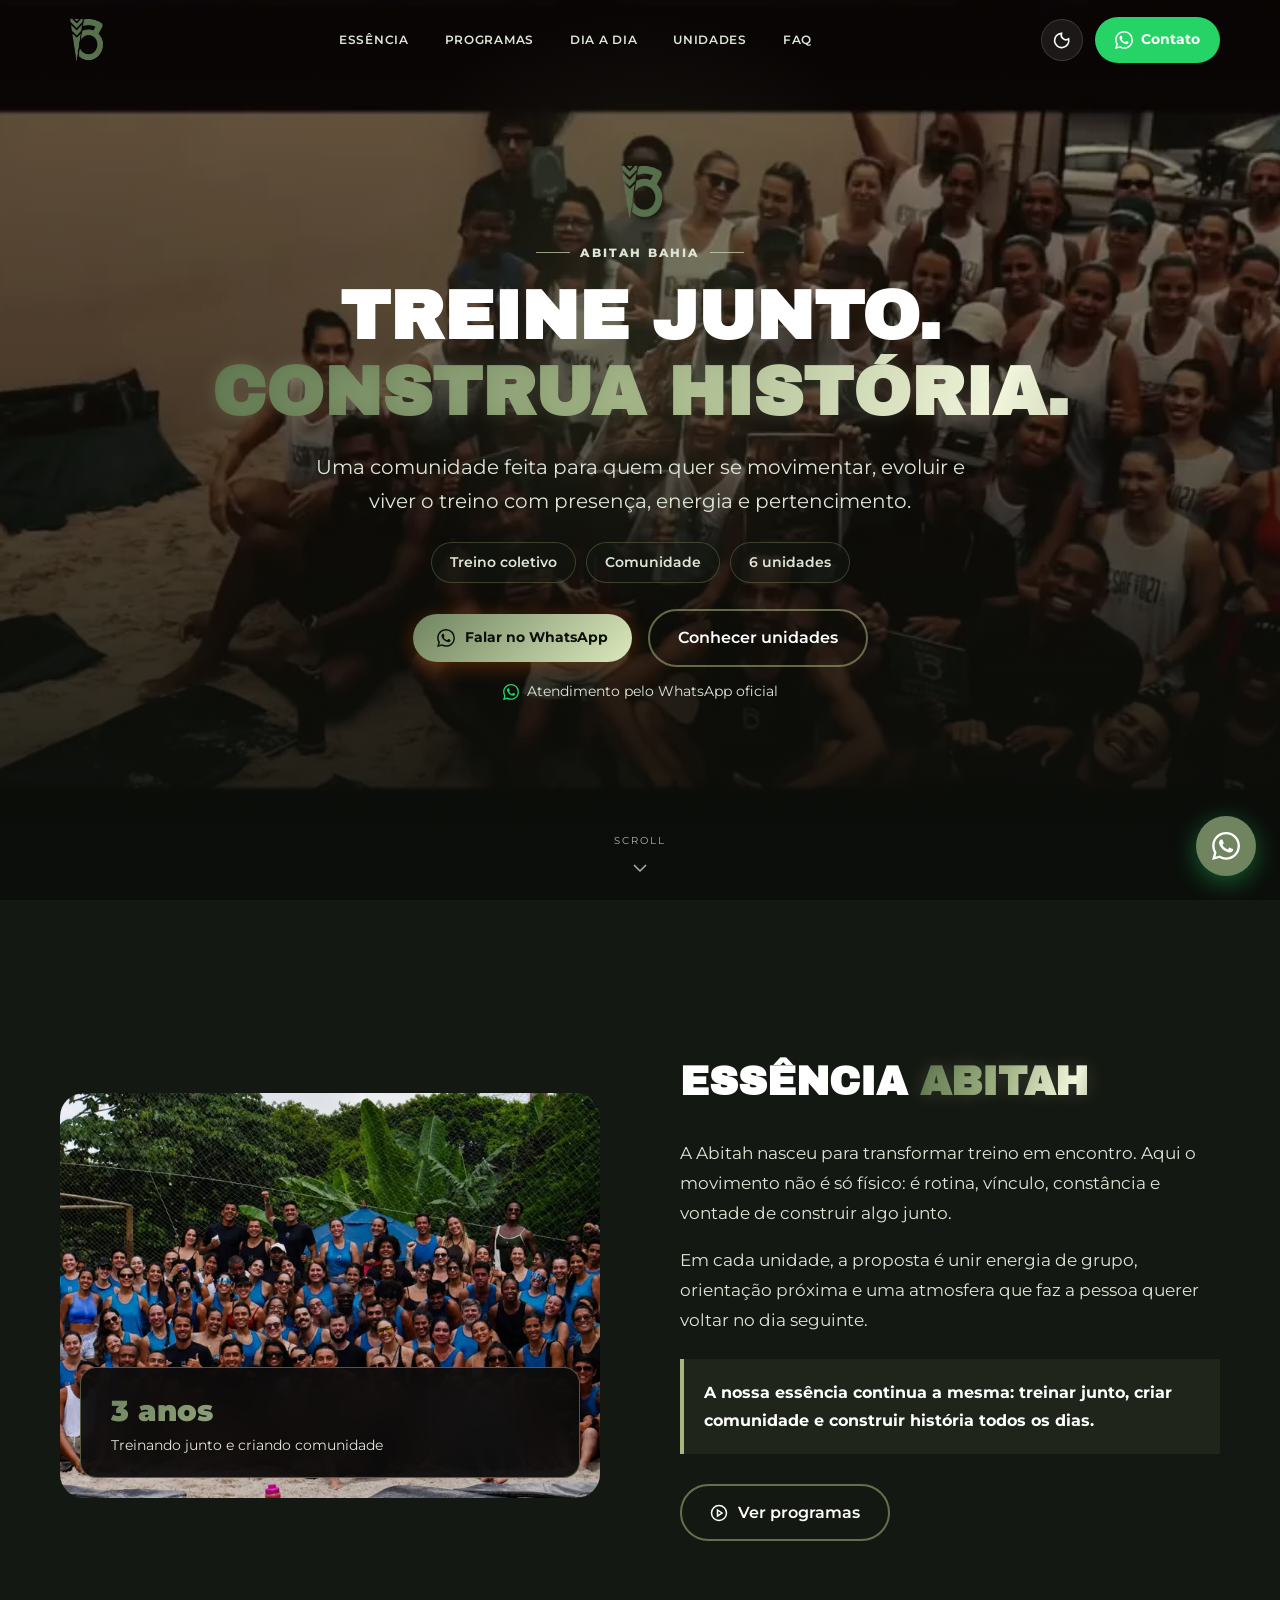
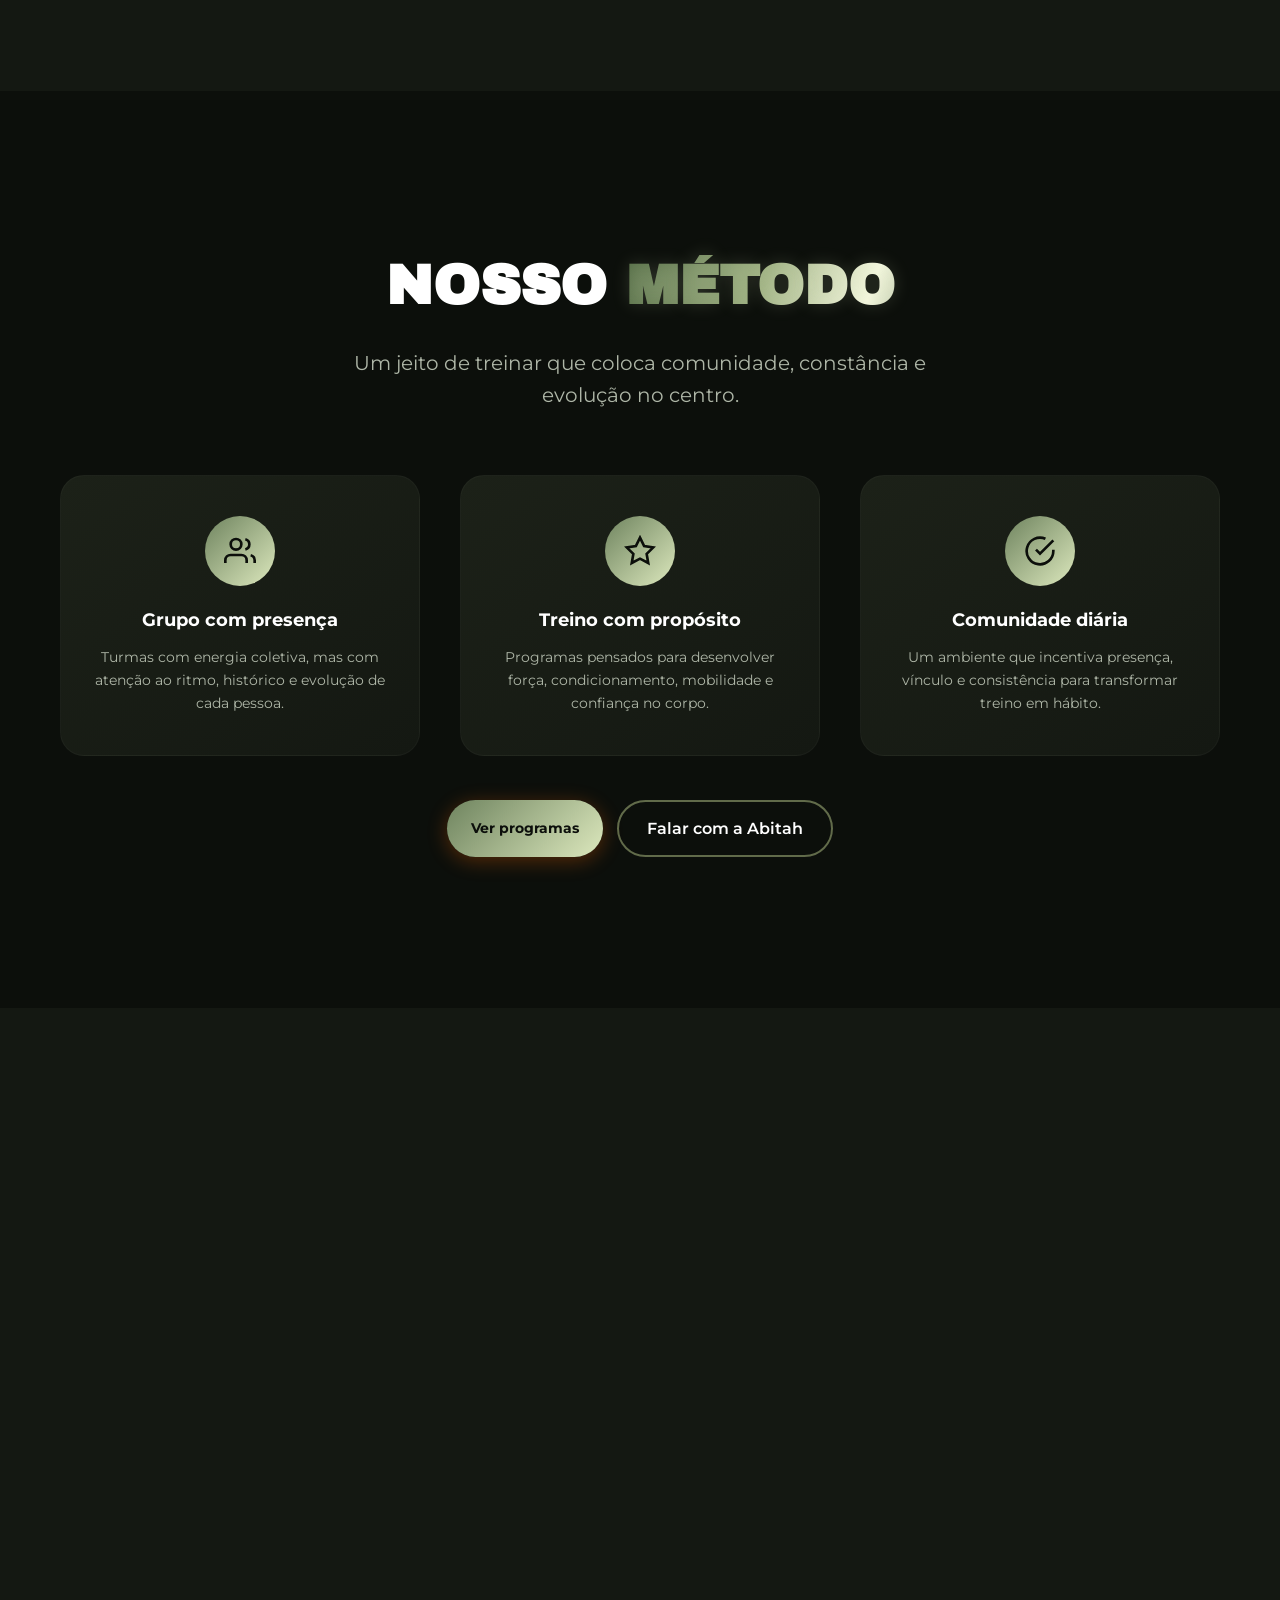
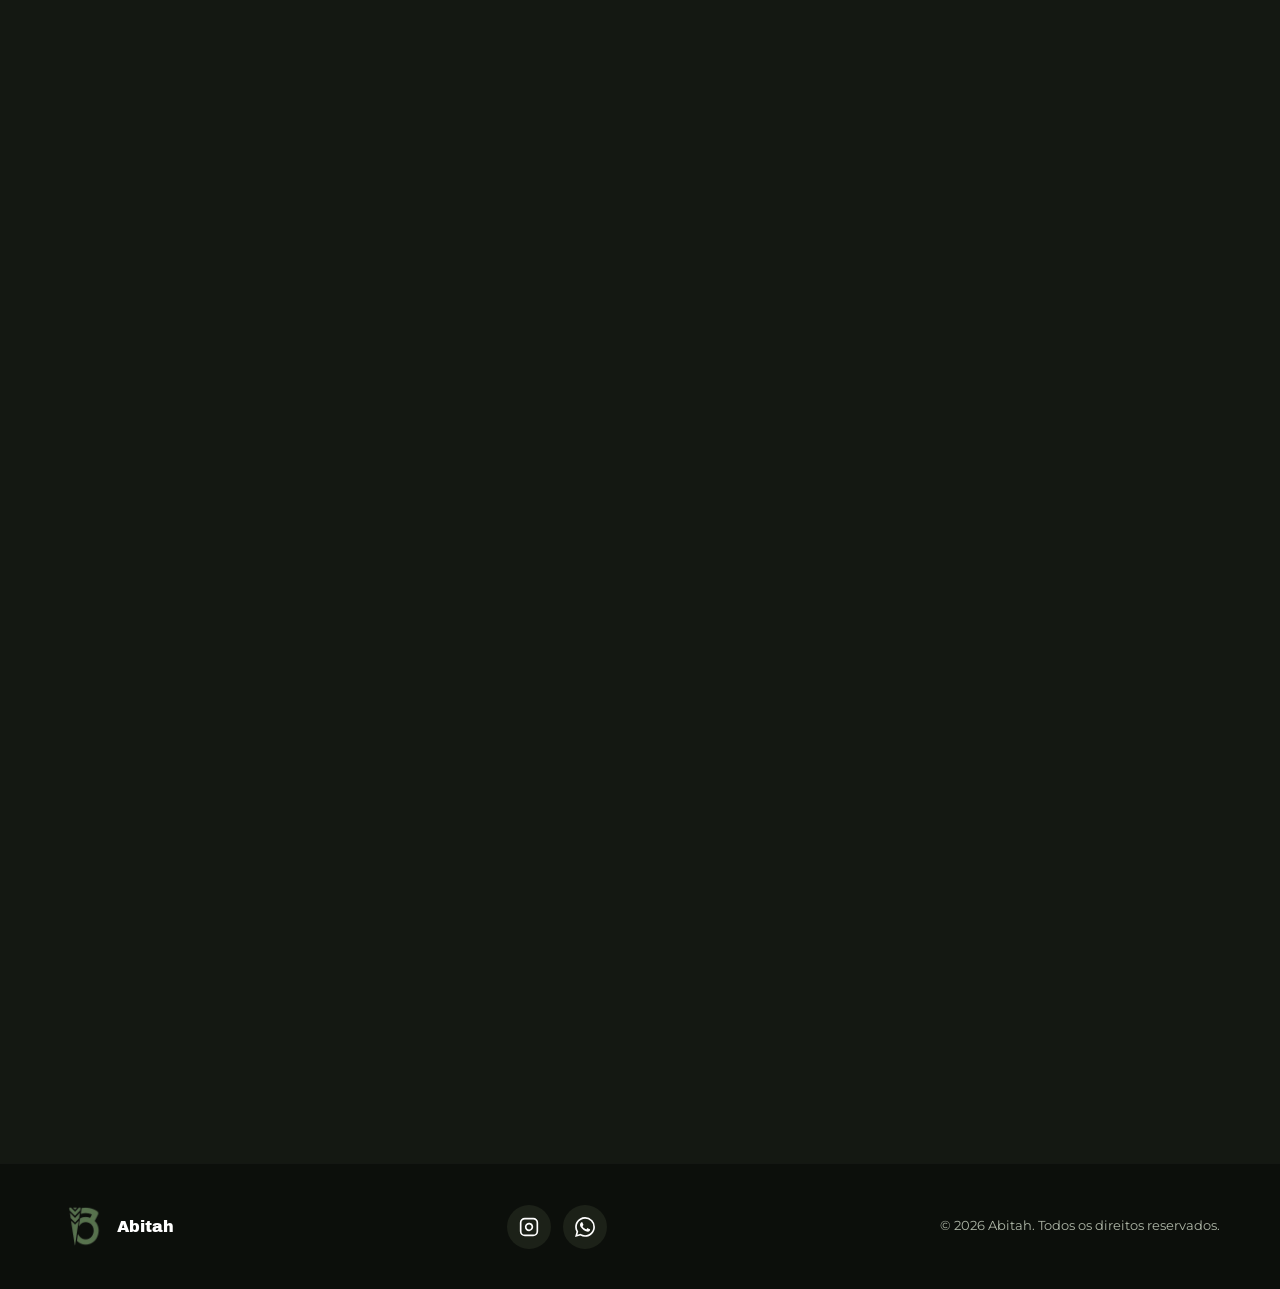
==== index.html @ a67ce211 "Optimize Abitah media loading" ====
<!DOCTYPE html>
<html lang="pt-BR">
<head>
    <meta charset="UTF-8">
    <meta name="viewport" content="width=device-width, initial-scale=1.0">
    <meta http-equiv="X-UA-Compatible" content="IE=edge">
    
    <!-- SEO -->
    <title>Abitah | Treine junto, crie comunidade e construa história</title>
    <meta name="description" content="Abitah é treino, comunidade e movimento todos os dias. Conheça nossas unidades na Bahia e fale pelo WhatsApp.">
    <meta name="keywords" content="abitah, treino, comunidade, funcional, unidade abitah, franquia abitah, bahia">
    <meta name="author" content="Abitah">
    <meta name="robots" content="index, follow">
    <link rel="canonical" href="https://opatricksimon.github.io/abitah/">
    
    <!-- Open Graph -->
    <meta property="og:type" content="website">
    <meta property="og:url" content="https://opatricksimon.github.io/abitah/">
    <meta property="og:title" content="Abitah | Treine junto, crie comunidade e construa história">
    <meta property="og:description" content="A essência Abitah: treinar junto, criar comunidade e construir história todos os dias.">
    <meta property="og:image" content="assets/images/abitah-community-720.webp">
    <meta property="og:locale" content="pt_BR">
    
    <!-- Favicon -->
    <link rel="icon" type="image/png" href="assets/images/abitah-logo-192.png">
    <link rel="apple-touch-icon" href="assets/images/abitah-logo-192.png">
    <link rel="preload" as="image" href="assets/images/hero-abitah-poster-960.webp" fetchpriority="high">
    
    <!-- Fonts -->
    <link rel="preconnect" href="https://fonts.googleapis.com">
    <link rel="preconnect" href="https://fonts.gstatic.com" crossorigin>
    <link rel="preload" as="style" href="https://fonts.googleapis.com/css2?family=Archivo+Black&family=Montserrat:wght@400;600;700;800;900&display=swap">
    <link href="https://fonts.googleapis.com/css2?family=Archivo+Black&family=Montserrat:wght@400;600;700;800;900&display=swap" rel="stylesheet" media="print" onload="this.media='all'">
    <noscript><link href="https://fonts.googleapis.com/css2?family=Archivo+Black&family=Montserrat:wght@400;600;700;800;900&display=swap" rel="stylesheet"></noscript>
    
    <style>
        /* ============================================
           CSS RESET & VARIABLES
           ============================================ */
        *, *::before, *::after {
            margin: 0;
            padding: 0;
            box-sizing: border-box;
        }

        :root {
            --primary-orange: #FF6B00;
            --primary-yellow: #FFB800;
            --dark-bg: #0A0A0A;
            --dark-secondary: #111111;
            --dark-tertiary: #1A1A1A;
            --text-white: #FFFFFF;
            --text-gray: #888888;
            --text-light-gray: #CCCCCC;
            --gradient-primary: linear-gradient(135deg, var(--primary-orange), var(--primary-yellow));
            --font-main: 'Montserrat', -apple-system, BlinkMacSystemFont, sans-serif;
            --section-padding: clamp(80px, 12vw, 150px);
            --container-max: 1400px;
            --container-padding: clamp(20px, 5vw, 60px);
            --transition-fast: 0.2s cubic-bezier(0.4, 0, 0.2, 1);
            --transition-normal: 0.4s cubic-bezier(0.4, 0, 0.2, 1);
            --transition-slow: 0.6s cubic-bezier(0.4, 0, 0.2, 1);
            --radius-sm: 8px;
            --radius-md: 16px;
            --radius-lg: 24px;
            --radius-full: 100px;
            --whatsapp-green: #25D366;
            --instagram-gradient: linear-gradient(45deg, #f09433 0%, #e6683c 25%, #dc2743 50%, #cc2366 75%, #bc1888 100%);
            --google-blue: #4285F4;
        }

        html {
            scroll-behavior: smooth;
            -webkit-font-smoothing: antialiased;
        }

        body {
            font-family: var(--font-main);
            background-color: var(--dark-bg);
            color: var(--text-white);
            line-height: 1.6;
            overflow-x: hidden;
        }

        img, video { max-width: 100%; height: auto; display: block; }
        a { text-decoration: none; color: inherit; }
        button { font-family: inherit; cursor: pointer; border: none; outline: none; }
        ul { list-style: none; }

        .container {
            max-width: var(--container-max);
            margin: 0 auto;
            padding: 0 var(--container-padding);
        }

        .section-title {
            font-size: clamp(2rem, 6vw, 3.5rem);
            font-weight: 800;
            text-align: center;
            margin-bottom: 1rem;
            letter-spacing: -0.03em;
        }

        .section-title span {
            background: var(--gradient-primary);
            -webkit-background-clip: text;
            -webkit-text-fill-color: transparent;
            background-clip: text;
        }

        .section-subtitle {
            font-size: clamp(1rem, 2.5vw, 1.25rem);
            color: var(--text-gray);
            text-align: center;
            max-width: 600px;
            margin: 0 auto 4rem;
            font-weight: 400;
        }

        /* ============================================
           SCROLL PROGRESS BAR
           ============================================ */
        .scroll-progress {
            position: fixed;
            top: 0;
            left: 0;
            width: 0%;
            height: 3px;
            background: var(--gradient-primary);
            z-index: 9999;
            transition: width 0.1s linear;
        }

        /* ============================================
           HEADER - NOVO DESIGN COM MENU
           ============================================ */
        .header {
            position: fixed;
            top: 3px;
            left: 0;
            right: 0;
            z-index: 1000;
            padding: 12px 0;
            transition: all var(--transition-normal);
        }

        .header.scrolled {
            background: rgba(10, 10, 10, 0.95);
            backdrop-filter: blur(30px);
            padding: 10px 0;
        }

        .header-container {
            display: flex;
            align-items: center;
            justify-content: space-between;
            gap: 20px;
        }

        .logo {
            display: flex;
            align-items: center;
            gap: 10px;
            transition: transform var(--transition-fast);
        }

        .logo:hover { transform: scale(1.05); }

        .logo img {
            height: 50px;
            width: 50px;
            border-radius: 50%;
            object-fit: cover;
        }

        /* Menu de navegação */
        .nav-menu {
            display: none;
            align-items: center;
            gap: 8px;
        }

        @media (min-width: 900px) {
            .nav-menu { display: flex; }
        }

        .nav-link {
            padding: 10px 16px;
            font-size: 0.85rem;
            font-weight: 600;
            color: var(--text-light-gray);
            border-radius: var(--radius-full);
            transition: all var(--transition-fast);
        }

        .nav-link:hover {
            color: var(--text-white);
            background: rgba(255, 255, 255, 0.05);
        }

        /* Botão de contato WhatsApp */
        .btn-whatsapp-contact {
            display: inline-flex;
            align-items: center;
            gap: 8px;
            background: var(--whatsapp-green);
            color: white;
            font-size: 0.85rem;
            font-weight: 700;
            padding: 12px 20px;
            border-radius: var(--radius-full);
            transition: all var(--transition-normal);
        }

        .btn-whatsapp-contact:hover {
            transform: translateY(-2px);
            box-shadow: 0 8px 25px rgba(37, 211, 102, 0.4);
        }

        .btn-whatsapp-contact svg {
            width: 18px;
            height: 18px;
        }

        /* Menu mobile */
        .mobile-menu-btn {
            display: flex;
            flex-direction: column;
            gap: 5px;
            background: none;
            padding: 10px;
        }

        .mobile-menu-btn span {
            width: 24px;
            height: 2px;
            background: var(--text-white);
            transition: all var(--transition-fast);
        }

        @media (min-width: 900px) {
            .mobile-menu-btn { display: none; }
        }

        /* ============================================
           CTA BUTTONS
           ============================================ */
        .btn-primary {
            display: inline-flex;
            align-items: center;
            justify-content: center;
            gap: 10px;
            background: var(--gradient-primary);
            color: var(--dark-bg);
            font-size: clamp(0.9rem, 2vw, 1rem);
            font-weight: 700;
            padding: 14px 28px;
            border-radius: var(--radius-full);
            transition: all var(--transition-normal);
            box-shadow: 0 4px 20px rgba(255, 107, 0, 0.3);
            position: relative;
            overflow: hidden;
        }

        .btn-primary:hover {
            transform: translateY(-3px);
            box-shadow: 0 8px 30px rgba(255, 107, 0, 0.5);
        }

        .btn-primary.btn-small {
            padding: 12px 24px;
            font-size: 0.9rem;
        }

        .btn-secondary {
            display: inline-flex;
            align-items: center;
            justify-content: center;
            gap: 10px;
            background: transparent;
            color: var(--text-white);
            font-size: 1rem;
            font-weight: 600;
            padding: 14px 28px;
            border: 2px solid rgba(255, 107, 0, 0.5);
            border-radius: var(--radius-full);
            transition: all var(--transition-normal);
        }

        .btn-secondary:hover {
            background: var(--primary-orange);
            border-color: var(--primary-orange);
            color: var(--dark-bg);
        }

        /* ============================================
           HERO SECTION
           ============================================ */
        .hero {
            position: relative;
            min-height: 100vh;
            min-height: 100dvh;
            display: flex;
            align-items: flex-end;
            justify-content: center;
            overflow: hidden;
        }

        .hero-bg {
            position: absolute;
            inset: 0;
            z-index: -2;
            background-image: url('assets/images/hero-abitah-poster-960.webp');
            background-size: cover;
            background-position: center bottom;
        }

        .hero-bg img,
        .hero-bg video {
            width: 100%;
            height: 100%;
            object-fit: cover;
            object-position: center bottom;
            animation: heroZoom 20s ease-in-out infinite alternate;
        }

        .hero-bg video {
            min-width: 100%;
            min-height: 100%;
        }

        section:not(.hero) {
            content-visibility: auto;
            contain-intrinsic-size: 900px;
        }

        @keyframes heroZoom {
            0% { transform: scale(1); }
            100% { transform: scale(1.05); }
        }

        .hero-overlay {
            position: absolute;
            inset: 0;
            z-index: -1;
            background: linear-gradient(
                180deg,
                rgba(10, 10, 10, 0.3) 0%,
                rgba(10, 10, 10, 0.1) 30%,
                rgba(10, 10, 10, 0.5) 60%,
                rgba(10, 10, 10, 0.98) 100%
            );
        }

        .hero-content {
            text-align: center;
            padding: 0 var(--container-padding) clamp(50px, 8vh, 100px);
            max-width: 1000px;
            animation: fadeInUp 1.2s cubic-bezier(0.4, 0, 0.2, 1);
        }

        @keyframes fadeInUp {
            from { opacity: 0; transform: translateY(50px); }
            to { opacity: 1; transform: translateY(0); }
        }

        .hero h1 {
            font-size: clamp(2.2rem, 8vw, 4.5rem);
            font-weight: 900;
            line-height: 1.1;
            margin-bottom: 20px;
            letter-spacing: -0.04em;
        }

        .hero h1 span {
            background: var(--gradient-primary);
            -webkit-background-clip: text;
            -webkit-text-fill-color: transparent;
            background-clip: text;
        }

        /* Tags de modalidades com círculo/moldura */
        .hero-tags {
            display: flex;
            flex-wrap: wrap;
            justify-content: center;
            gap: 10px;
            margin-bottom: 20px;
            animation: fadeInUp 1.2s cubic-bezier(0.4, 0, 0.2, 1) 0.2s both;
        }

        .hero-tag {
            background: rgba(255, 255, 255, 0.08);
            border: 1px solid rgba(255, 255, 255, 0.15);
            padding: 8px 18px;
            border-radius: var(--radius-full);
            font-size: clamp(0.75rem, 2vw, 0.9rem);
            font-weight: 600;
            color: var(--text-light-gray);
            backdrop-filter: blur(10px);
            transition: all var(--transition-fast);
        }

        .hero-tag:hover {
            background: rgba(255, 107, 0, 0.15);
            border-color: rgba(255, 107, 0, 0.3);
            color: var(--text-white);
        }

        /* Aceita Gympass / Totalpass */
        .hero-partners {
            display: flex;
            justify-content: center;
            gap: 20px;
            margin-bottom: 30px;
            animation: fadeInUp 1.2s cubic-bezier(0.4, 0, 0.2, 1) 0.3s both;
        }

        .partner-badge {
            display: flex;
            align-items: center;
            gap: 8px;
            background: rgba(37, 211, 102, 0.1);
            border: 1px solid rgba(37, 211, 102, 0.3);
            padding: 8px 16px;
            border-radius: var(--radius-full);
            font-size: 0.85rem;
            font-weight: 600;
            color: #7dd3a0;
        }

        .partner-badge svg {
            width: 16px;
            height: 16px;
            color: var(--whatsapp-green);
        }

        .hero-cta {
            display: flex;
            flex-direction: column;
            align-items: center;
            justify-content: center;
            gap: 16px;
            animation: fadeInUp 1.2s cubic-bezier(0.4, 0, 0.2, 1) 0.4s both;
        }

        .hero-cta-hint {
            display: flex;
            align-items: center;
            justify-content: center;
            gap: 8px;
            flex-basis: 100%;
            width: 100%;
            margin-top: -2px;
            font-size: 0.85rem;
            color: var(--text-light-gray);
        }

        .hero-cta-hint svg {
            width: 16px;
            height: 16px;
            color: var(--whatsapp-green);
        }

        .hero-scroll {
            position: absolute;
            bottom: 20px;
            left: 50%;
            transform: translateX(-50%);
            display: flex;
            flex-direction: column;
            align-items: center;
            gap: 6px;
            color: var(--text-gray);
            font-size: 0.65rem;
            text-transform: uppercase;
            letter-spacing: 2px;
            opacity: 0;
            animation: fadeIn 1s ease 1.5s forwards, bounce 2.5s ease-in-out 2s infinite;
        }

        @keyframes fadeIn { to { opacity: 1; } }
        @keyframes bounce {
            0%, 100% { transform: translateX(-50%) translateY(0); }
            50% { transform: translateX(-50%) translateY(10px); }
        }

        /* ============================================
           SOBRE NÓS SECTION
           ============================================ */
        .about {
            padding: var(--section-padding) 0;
            background: var(--dark-secondary);
        }

        .about-content {
            display: grid;
            grid-template-columns: 1fr;
            gap: 50px;
            align-items: center;
        }

        @media (min-width: 900px) {
            .about-content {
                grid-template-columns: 1fr 1fr;
                gap: 80px;
            }
        }

        .about-image {
            position: relative;
            border-radius: var(--radius-lg);
            overflow: hidden;
            max-width: 560px;
            margin: 0 auto;
        }

        .about-image img {
            width: 100%;
            aspect-ratio: 4/3;
            object-fit: cover;
            max-height: 460px;
        }

        .about-stats {
            position: absolute;
            bottom: 20px;
            left: 20px;
            right: 20px;
            background: rgba(10, 10, 10, 0.9);
            backdrop-filter: blur(20px);
            padding: 20px 30px;
            border-radius: var(--radius-md);
            border: 1px solid rgba(255, 107, 0, 0.3);
        }

        .about-stats h4 {
            font-size: 1.8rem;
            font-weight: 900;
            background: var(--gradient-primary);
            -webkit-background-clip: text;
            -webkit-text-fill-color: transparent;
            background-clip: text;
        }

        .about-stats p {
            font-size: 0.9rem;
            color: var(--text-light-gray);
        }

        .about-text h2 {
            font-size: clamp(1.8rem, 5vw, 2.5rem);
            font-weight: 800;
            margin-bottom: 24px;
        }

        .about-text h2 span {
            background: var(--gradient-primary);
            -webkit-background-clip: text;
            -webkit-text-fill-color: transparent;
            background-clip: text;
        }

        .about-text p {
            color: var(--text-light-gray);
            font-size: 1.05rem;
            line-height: 1.8;
            margin-bottom: 16px;
        }

        .about-text .highlight {
            color: var(--text-white);
            font-weight: 600;
        }

        .about-cta {
            margin-top: 30px;
        }

        /* ============================================
           METHOD SECTION
           ============================================ */
        .method {
            padding: var(--section-padding) 0;
            background: var(--dark-bg);
        }

        .method-grid {
            display: grid;
            grid-template-columns: 1fr;
            gap: 24px;
            margin-top: 4rem;
        }

        @media (min-width: 768px) {
            .method-grid {
                grid-template-columns: repeat(3, 1fr);
                gap: 40px;
            }
        }

        .method-card {
            background: linear-gradient(145deg, var(--dark-tertiary), var(--dark-secondary));
            border-radius: var(--radius-lg);
            padding: 40px 32px;
            text-align: center;
            border: 1px solid rgba(255, 255, 255, 0.03);
            transition: all var(--transition-normal);
            position: relative;
            overflow: hidden;
        }

        .method-card::before {
            content: '';
            position: absolute;
            top: 0;
            left: 50%;
            transform: translateX(-50%);
            width: 60px;
            height: 3px;
            background: var(--gradient-primary);
            opacity: 0;
            transition: all var(--transition-normal);
        }

        .method-card:hover {
            transform: translateY(-10px);
            border-color: rgba(255, 107, 0, 0.2);
        }

        .method-card:hover::before {
            opacity: 1;
            width: 100%;
        }

        .method-icon {
            width: 70px;
            height: 70px;
            background: var(--gradient-primary);
            border-radius: 50%;
            display: flex;
            align-items: center;
            justify-content: center;
            margin: 0 auto 20px;
        }

        .method-icon svg {
            width: 32px;
            height: 32px;
            color: var(--dark-bg);
        }

        .method-card h3 {
            font-size: 1.1rem;
            font-weight: 700;
            margin-bottom: 12px;
        }

        .method-card p {
            font-size: 0.9rem;
            color: var(--text-gray);
            line-height: 1.6;
        }

        /* ============================================
           VIVA O LIFESTYLE SECTION (COM VÍDEO)
           ============================================ */
        .lifestyle-section {
            position: relative;
            min-height: 70vh;
            display: flex;
            align-items: center;
            justify-content: center;
            overflow: hidden;
        }

        .lifestyle-video-bg {
            position: absolute;
            inset: 0;
            z-index: -2;
        }

        .lifestyle-video-bg iframe {
            width: 100%;
            height: 100%;
            object-fit: cover;
            pointer-events: none;
        }

        /* Container para manter aspect ratio do vídeo */
        .video-container {
            position: absolute;
            top: 50%;
            left: 50%;
            min-width: 100%;
            min-height: 100%;
            width: auto;
            height: auto;
            transform: translate(-50%, -50%);
        }

        .lifestyle-overlay {
            position: absolute;
            inset: 0;
            z-index: -1;
            background: linear-gradient(
                180deg,
                rgba(10, 10, 10, 0.7) 0%,
                rgba(10, 10, 10, 0.5) 50%,
                rgba(10, 10, 10, 0.8) 100%
            );
        }

        .lifestyle-content {
            text-align: center;
            padding: var(--container-padding);
            max-width: 900px;
            z-index: 1;
        }

        .lifestyle-content h2 {
            font-size: clamp(2rem, 6vw, 3.5rem);
            font-weight: 900;
            margin-bottom: 16px;
        }

        .lifestyle-content h2 span {
            background: var(--gradient-primary);
            -webkit-background-clip: text;
            -webkit-text-fill-color: transparent;
            background-clip: text;
        }

        .lifestyle-content > p {
            font-size: clamp(1rem, 2.5vw, 1.2rem);
            color: var(--text-light-gray);
            margin-bottom: 30px;
        }

        .lifestyle-tags {
            display: flex;
            flex-wrap: wrap;
            justify-content: center;
            gap: 16px;
            margin-bottom: 40px;
        }

        .lifestyle-tag {
            display: flex;
            align-items: center;
            gap: 10px;
            background: rgba(255, 255, 255, 0.1);
            border: 1px solid rgba(255, 255, 255, 0.2);
            padding: 12px 24px;
            border-radius: var(--radius-full);
            font-size: 1rem;
            font-weight: 600;
            backdrop-filter: blur(10px);
            transition: all var(--transition-fast);
        }

        .lifestyle-tag:hover {
            background: rgba(255, 107, 0, 0.2);
            border-color: rgba(255, 107, 0, 0.4);
        }

        .lifestyle-tag svg {
            width: 20px;
            height: 20px;
            color: var(--primary-orange);
        }

        /* ============================================
           PROGRAMAS SECTION
           ============================================ */
        .programs {
            padding: var(--section-padding) 0;
            background: var(--dark-secondary);
        }

        .programs-grid {
            display: grid;
            grid-template-columns: 1fr;
            gap: 24px;
            margin-top: 4rem;
        }

        @media (min-width: 600px) {
            .programs-grid {
                grid-template-columns: repeat(2, 1fr);
            }
        }

        @media (min-width: 1024px) {
            .programs-grid {
                grid-template-columns: repeat(3, 1fr);
            }
        }

        .program-card {
            position: relative;
            background: linear-gradient(145deg, var(--dark-tertiary), var(--dark-bg));
            border-radius: var(--radius-lg);
            overflow: hidden;
            border: 1px solid rgba(255, 255, 255, 0.03);
            transition: all var(--transition-normal);
        }

        .program-card:hover {
            transform: translateY(-8px);
            border-color: rgba(255, 107, 0, 0.2);
        }

        .program-badge {
            position: absolute;
            top: 16px;
            left: 16px;
            z-index: 2;
            padding: 8px 14px;
            border-radius: var(--radius-full);
            font-size: 0.75rem;
            font-weight: 800;
            text-transform: uppercase;
            letter-spacing: 0.5px;
        }

        .program-badge.prize {
            background: linear-gradient(135deg, #FFD700, #FFA500);
            color: var(--dark-bg);
        }

        .program-badge.favorite {
            background: var(--gradient-primary);
            color: var(--dark-bg);
        }

        .program-image {
            aspect-ratio: 16/10;
            overflow: hidden;
        }

        .program-image img {
            width: 100%;
            height: 100%;
            object-fit: cover;
            transition: transform var(--transition-slow);
        }

        .program-card:hover .program-image img {
            transform: scale(1.08);
        }

        .program-content {
            padding: 24px;
        }

        .program-icon {
            width: 50px;
            height: 50px;
            background: var(--gradient-primary);
            border-radius: 50%;
            display: flex;
            align-items: center;
            justify-content: center;
            margin-bottom: 16px;
            margin-top: -45px;
            position: relative;
            z-index: 1;
            border: 3px solid var(--dark-tertiary);
        }

        .program-icon svg {
            width: 24px;
            height: 24px;
            color: var(--dark-bg);
        }

        .program-content h3 {
            font-size: 1.2rem;
            font-weight: 700;
            margin-bottom: 10px;
        }

        .program-content p {
            font-size: 0.9rem;
            color: var(--text-gray);
            line-height: 1.6;
        }

        /* ============================================
           NOSSO DIA A DIA SECTION
           ============================================ */
        .daily {
            padding: var(--section-padding) 0;
            background: var(--dark-bg);
        }

        .daily-videos {
            display: grid;
            grid-template-columns: 1fr;
            gap: 20px;
            margin-top: 4rem;
        }

        @media (min-width: 768px) {
            .daily-videos {
                grid-template-columns: repeat(3, 1fr);
            }
        }

        .daily-video {
            aspect-ratio: 9/16;
            border-radius: var(--radius-lg);
            overflow: hidden;
            background: var(--dark-tertiary);
        }

        .daily-video iframe,
        .daily-video video {
            width: 100%;
            height: 100%;
            object-fit: cover;
        }

        .instagram-cta {
            text-align: center;
            margin-top: 40px;
        }

        .btn-instagram {
            display: inline-flex;
            align-items: center;
            gap: 10px;
            background: var(--instagram-gradient);
            color: white;
            font-size: 1rem;
            font-weight: 700;
            padding: 16px 32px;
            border-radius: var(--radius-full);
            transition: all var(--transition-normal);
        }

        .btn-instagram:hover {
            transform: translateY(-3px);
            box-shadow: 0 10px 30px rgba(225, 48, 108, 0.4);
        }

        .btn-instagram svg {
            width: 22px;
            height: 22px;
        }

        /* ============================================
           SCHEDULE SECTION
           ============================================ */
        .schedule {
            padding: var(--section-padding) 0;
            background: var(--dark-secondary);
        }

        .schedule-note {
            text-align: center;
            color: var(--primary-orange);
            font-size: 0.9rem;
            font-weight: 600;
            margin-bottom: 2rem;
            display: flex;
            align-items: center;
            justify-content: center;
            gap: 10px;
        }

        .schedule-table-wrapper {
            overflow-x: auto;
            border-radius: var(--radius-lg);
            border: 1px solid rgba(255, 255, 255, 0.05);
            background: var(--dark-tertiary);
        }

        .schedule-table {
            width: 100%;
            min-width: 700px;
            border-collapse: collapse;
        }

        .schedule-table th,
        .schedule-table td {
            padding: 18px 20px;
            text-align: center;
            border-bottom: 1px solid rgba(255, 255, 255, 0.03);
        }

        .schedule-table th {
            background: var(--gradient-primary);
            color: var(--dark-bg);
            font-weight: 700;
            font-size: 0.8rem;
            text-transform: uppercase;
            letter-spacing: 1px;
        }

        .schedule-table tbody tr:hover {
            background: rgba(255, 107, 0, 0.05);
        }

        .schedule-table td {
            color: var(--text-light-gray);
            font-size: 0.85rem;
        }

        .schedule-table td:first-child {
            font-weight: 700;
            color: var(--text-white);
        }

        /* ============================================
           INVESTMENT SECTION
           ============================================ */
        .investment {
            padding: var(--section-padding) 0;
            background: var(--dark-bg);
        }

        .plans-comparison {
            display: grid;
            grid-template-columns: 1fr;
            gap: 24px;
            margin-bottom: 4rem;
        }

        @media (min-width: 900px) {
            .plans-comparison {
                grid-template-columns: repeat(3, 1fr);
            }
        }

        .plan-card {
            background: linear-gradient(145deg, var(--dark-tertiary), var(--dark-secondary));
            border-radius: var(--radius-lg);
            padding: 2rem;
            border: 1px solid rgba(255, 255, 255, 0.03);
            transition: all var(--transition-normal);
            position: relative;
        }

        .plan-card:hover {
            transform: translateY(-8px);
            border-color: rgba(255, 107, 0, 0.2);
        }

        .plan-card.popular {
            border: 2px solid var(--primary-orange);
        }

        .plan-badge {
            position: absolute;
            top: 0;
            right: 24px;
            background: var(--gradient-primary);
            color: var(--dark-bg);
            font-weight: 800;
            padding: 8px 16px;
            border-radius: 0 0 var(--radius-sm) var(--radius-sm);
            font-size: 0.8rem;
        }

        .plan-header {
            text-align: center;
            margin-bottom: 1.5rem;
        }

        .plan-title {
            font-size: 1.3rem;
            font-weight: 800;
            margin-bottom: 0.8rem;
        }

        .plan-price {
            font-size: 2.5rem;
            font-weight: 900;
            background: var(--gradient-primary);
            -webkit-background-clip: text;
            -webkit-text-fill-color: transparent;
            background-clip: text;
        }

        .plan-period {
            color: var(--text-gray);
            font-size: 0.9rem;
        }

        .plan-savings {
            display: inline-block;
            background: rgba(37, 211, 102, 0.15);
            color: #25D366;
            padding: 6px 12px;
            border-radius: var(--radius-sm);
            font-size: 0.8rem;
            font-weight: 600;
            margin-top: 8px;
        }

        .plan-features {
            margin: 1.5rem 0;
        }

        .plan-feature {
            display: flex;
            align-items: center;
            gap: 10px;
            margin-bottom: 1rem;
            font-size: 0.9rem;
            color: var(--text-light-gray);
        }

        .plan-feature svg {
            width: 18px;
            height: 18px;
            color: var(--primary-orange);
            flex-shrink: 0;
        }

        .plan-cta .btn-primary,
        .plan-cta .btn-secondary {
            width: 100%;
        }

        /* Simulador */
        .investment-simulation {
            background: linear-gradient(145deg, var(--dark-tertiary), var(--dark-secondary));
            border-radius: var(--radius-lg);
            padding: 2rem;
            max-width: 800px;
            margin: 0 auto;
            border: 1px solid rgba(255, 255, 255, 0.03);
        }

        .simulation-title {
            font-size: 1.5rem;
            font-weight: 700;
            margin-bottom: 1.5rem;
            text-align: center;
        }

        .simulation-controls {
            display: grid;
            grid-template-columns: 1fr;
            gap: 20px;
            margin-bottom: 2rem;
        }

        @media (min-width: 600px) {
            .simulation-controls {
                grid-template-columns: repeat(3, 1fr);
            }
        }

        .simulation-slider label {
            display: flex;
            justify-content: space-between;
            font-size: 0.9rem;
            font-weight: 600;
            color: var(--text-light-gray);
            margin-bottom: 10px;
        }

        .simulation-slider label span {
            color: var(--primary-orange);
        }

        .simulation-slider input[type="range"] {
            width: 100%;
            height: 8px;
            background: rgba(255, 255, 255, 0.1);
            border-radius: 10px;
            -webkit-appearance: none;
        }

        .simulation-slider input[type="range"]::-webkit-slider-thumb {
            -webkit-appearance: none;
            width: 20px;
            height: 20px;
            background: var(--primary-orange);
            border-radius: 50%;
            cursor: pointer;
        }

        .simulation-result {
            background: rgba(255, 107, 0, 0.1);
            border-radius: var(--radius-md);
            padding: 1.5rem;
            text-align: center;
            border: 1px solid rgba(255, 107, 0, 0.2);
        }

        .simulation-total {
            font-size: 2rem;
            font-weight: 900;
            color: var(--primary-orange);
        }

        .simulation-savings {
            color: #25D366;
            font-weight: 600;
        }

        /* ============================================
           FAQ SECTION
           ============================================ */
        .faq {
            padding: var(--section-padding) 0;
            background: var(--dark-secondary);
        }

        .faq-grid {
            max-width: 800px;
            margin: 0 auto;
        }

        .faq-list {
            max-width: 860px;
            margin: 0 auto;
        }

        .faq-item {
            background: linear-gradient(145deg, var(--dark-tertiary), var(--dark-secondary));
            border-radius: var(--radius-md);
            margin-bottom: 1rem;
            border: 1px solid rgba(255, 255, 255, 0.03);
            overflow: hidden;
        }

        .faq-question {
            width: 100%;
            padding: 1.25rem;
            display: flex;
            justify-content: space-between;
            align-items: center;
            gap: 18px;
            background: transparent;
            color: var(--text-white);
            cursor: pointer;
            font-weight: 600;
            font-size: 1rem;
            text-align: left;
            transition: all var(--transition-fast);
        }

        .faq-question span:first-child {
            flex: 1 1 auto;
        }

        .faq-icon {
            flex: 0 0 28px;
            width: 28px;
            height: 28px;
            display: inline-flex;
            align-items: center;
            justify-content: center;
            border-radius: 999px;
            color: var(--brand-green-soft);
            background: rgba(168, 183, 126, 0.1);
        }

        .faq-question:hover {
            background: rgba(255, 255, 255, 0.02);
        }

        .faq-question svg {
            width: 18px;
            height: 18px;
            transition: transform var(--transition-fast);
            color: var(--primary-orange);
        }

        .faq-item.active .faq-question svg {
            transform: rotate(180deg);
        }

        .faq-answer {
            padding: 0 1.25rem;
            max-height: 0;
            overflow: hidden;
            transition: all var(--transition-normal);
            color: var(--text-gray);
            line-height: 1.6;
        }

        .faq-item.active .faq-answer {
            padding: 0 1.25rem 1.25rem;
            max-height: 300px;
        }

        /* ============================================
           TESTIMONIALS SECTION COM SCROLL
           ============================================ */
        .testimonials {
            padding: var(--section-padding) 0;
            background: var(--dark-bg);
            overflow: hidden;
        }

        .testimonials-track {
            display: flex;
            gap: 24px;
            animation: scrollTestimonials 30s linear infinite;
        }

        @keyframes scrollTestimonials {
            0% { transform: translateX(0); }
            100% { transform: translateX(-50%); }
        }

        .testimonials-track:hover {
            animation-play-state: paused;
        }

        .testimonial-card {
            flex-shrink: 0;
            width: 350px;
            background: var(--dark-tertiary);
            border-radius: var(--radius-lg);
            padding: 28px;
            border: 1px solid rgba(255, 255, 255, 0.03);
            position: relative;
        }

        .google-badge {
            position: absolute;
            top: 16px;
            right: 16px;
            width: 28px;
            height: 28px;
            background: white;
            border-radius: 50%;
            display: flex;
            align-items: center;
            justify-content: center;
        }

        .google-badge svg {
            width: 18px;
            height: 18px;
        }

        .testimonial-stars {
            display: flex;
            gap: 3px;
            margin-bottom: 16px;
        }

        .testimonial-stars svg {
            width: 16px;
            height: 16px;
            color: #FBBC04;
            fill: #FBBC04;
        }

        .testimonial-card blockquote {
            font-size: 0.95rem;
            color: var(--text-light-gray);
            line-height: 1.7;
            margin-bottom: 20px;
            font-style: italic;
        }

        .testimonial-author {
            display: flex;
            align-items: center;
            gap: 12px;
        }

        .testimonial-avatar {
            width: 45px;
            height: 45px;
            border-radius: 50%;
            object-fit: cover;
        }

        .testimonial-info h4 {
            font-size: 0.95rem;
            font-weight: 700;
        }

        .testimonial-info span {
            font-size: 0.8rem;
            color: var(--text-gray);
        }

        /* ============================================
           RESULTADOS SECTION
           ============================================ */
        .results {
            padding: var(--section-padding) 0;
            background: var(--dark-secondary);
        }

        .results-grid {
            display: grid;
            grid-template-columns: repeat(2, 1fr);
            gap: 20px;
            margin-top: 4rem;
        }

        @media (min-width: 768px) {
            .results-grid {
                grid-template-columns: repeat(4, 1fr);
            }
        }

        .result-card {
            background: var(--dark-tertiary);
            border-radius: var(--radius-lg);
            overflow: hidden;
            border: 1px solid rgba(255, 255, 255, 0.03);
            transition: all var(--transition-normal);
        }

        .result-card:hover {
            transform: translateY(-5px);
            border-color: rgba(255, 107, 0, 0.2);
        }

        .result-images {
            display: grid;
            grid-template-columns: 1fr 1fr;
            aspect-ratio: 1;
        }

        .result-images img {
            width: 100%;
            height: 100%;
            object-fit: cover;
        }

        .result-info {
            padding: 16px;
            text-align: center;
        }

        .result-info h4 {
            font-size: 0.95rem;
            font-weight: 700;
            margin-bottom: 4px;
        }

        .result-info .weight-loss {
            background: var(--gradient-primary);
            -webkit-background-clip: text;
            -webkit-text-fill-color: transparent;
            background-clip: text;
            font-size: 1.1rem;
            font-weight: 800;
        }

        /* ============================================
           PARCEIROS SECTION
           ============================================ */
        .partners {
            padding: 60px 0;
            background: var(--dark-bg);
        }

        .partners-logos {
            display: flex;
            flex-wrap: wrap;
            justify-content: center;
            align-items: center;
            gap: 40px;
            margin-top: 3rem;
        }

        .partner-logo {
            height: 50px;
            opacity: 0.6;
            filter: grayscale(100%);
            transition: all var(--transition-fast);
        }

        .partner-logo:hover {
            opacity: 1;
            filter: grayscale(0%);
        }

        /* ============================================
           FORM SECTION
           ============================================ */
        .form-section {
            padding: var(--section-padding) 0;
            background: var(--dark-secondary);
        }

        .form-container {
            max-width: 520px;
            margin: 0 auto;
            background: linear-gradient(145deg, var(--dark-tertiary), var(--dark-secondary));
            border-radius: var(--radius-lg);
            padding: clamp(32px, 6vw, 48px);
            border: 1px solid rgba(255, 255, 255, 0.03);
        }

        .form-header {
            text-align: center;
            margin-bottom: 2rem;
        }

        .form-header h2 {
            font-size: clamp(1.5rem, 4vw, 2rem);
            font-weight: 800;
            margin-bottom: 8px;
        }

        .form-header p {
            color: var(--text-gray);
        }

        .form-group {
            margin-bottom: 18px;
        }

        .form-group label {
            display: block;
            font-size: 0.85rem;
            font-weight: 600;
            margin-bottom: 8px;
            color: var(--text-light-gray);
        }

        .form-group label span {
            color: var(--primary-orange);
        }

        .form-group input,
        .form-group select {
            width: 100%;
            padding: 16px 20px;
            background: var(--dark-bg);
            border: 2px solid rgba(255, 255, 255, 0.06);
            border-radius: var(--radius-md);
            color: var(--text-white);
            font-size: 1rem;
            font-family: inherit;
            transition: all var(--transition-fast);
        }

        .form-group input::placeholder {
            color: var(--text-gray);
        }

        .form-group input:focus,
        .form-group select:focus {
            outline: none;
            border-color: var(--primary-orange);
        }

        .form-group select {
            cursor: pointer;
            appearance: none;
            background-image: url("data:image/svg+xml,%3Csvg xmlns='http://www.w3.org/2000/svg' width='24' height='24' viewBox='0 0 24 24' fill='none' stroke='%23FF6B00' stroke-width='2'%3E%3Cpolyline points='6 9 12 15 18 9'%3E%3C/polyline%3E%3C/svg%3E");
            background-repeat: no-repeat;
            background-position: right 16px center;
            background-size: 20px;
        }

        .form-submit .btn-primary {
            width: 100%;
        }

        .form-privacy {
            text-align: center;
            margin-top: 16px;
            font-size: 0.8rem;
            color: var(--text-gray);
        }

        /* ============================================
           LOCATION SECTION
           ============================================ */
        .location {
            padding: var(--section-padding) 0;
            background: var(--dark-bg);
        }

        .location-wrapper {
            display: grid;
            grid-template-columns: 1fr;
            gap: 40px;
            margin-top: 4rem;
        }

        @media (min-width: 900px) {
            .location-wrapper {
                grid-template-columns: 1fr 1.2fr;
                gap: 60px;
            }
        }

        .location-info h3 {
            font-size: 1.5rem;
            font-weight: 700;
            margin-bottom: 28px;
        }

        .location-item {
            display: flex;
            align-items: flex-start;
            gap: 16px;
            margin-bottom: 24px;
        }

        .location-icon {
            width: 50px;
            height: 50px;
            min-width: 50px;
            background: var(--gradient-primary);
            border-radius: 50%;
            display: flex;
            align-items: center;
            justify-content: center;
        }

        .location-icon svg {
            width: 22px;
            height: 22px;
            color: var(--dark-bg);
        }

        .location-text h4 {
            font-size: 0.8rem;
            font-weight: 700;
            text-transform: uppercase;
            color: var(--text-gray);
            margin-bottom: 4px;
        }

        .location-text p {
            font-size: 1rem;
            color: var(--text-white);
        }

        .location-text a {
            color: var(--primary-orange);
        }

        .location-map {
            border-radius: var(--radius-lg);
            overflow: hidden;
            aspect-ratio: 4/3;
        }

        @media (min-width: 900px) {
            .location-map {
                aspect-ratio: auto;
                min-height: 400px;
            }
        }

        .location-map iframe {
            width: 100%;
            height: 100%;
            border: none;
            filter: grayscale(80%) contrast(1.1) brightness(0.8);
            transition: filter var(--transition-normal);
        }

        .location-map:hover iframe {
            filter: grayscale(0%);
        }

        /* ============================================
           FOOTER
           ============================================ */
        .footer {
            background: var(--dark-bg);
            border-top: 1px solid rgba(255, 255, 255, 0.03);
            padding: 40px 0;
        }

        .footer-content {
            display: flex;
            flex-direction: column;
            align-items: center;
            gap: 24px;
            text-align: center;
        }

        @media (min-width: 768px) {
            .footer-content {
                flex-direction: row;
                justify-content: space-between;
                text-align: left;
            }
        }

        .footer-logo {
            display: flex;
            align-items: center;
            gap: 12px;
        }

        .footer-logo img {
            height: 45px;
            width: 45px;
            border-radius: 50%;
        }

        .footer-social {
            display: flex;
            gap: 12px;
        }

        .footer-social a {
            width: 44px;
            height: 44px;
            background: var(--dark-tertiary);
            border-radius: 50%;
            display: flex;
            align-items: center;
            justify-content: center;
            transition: all var(--transition-normal);
        }

        .footer-social a:hover {
            background: var(--primary-orange);
            transform: translateY(-3px);
        }

        .footer-copy {
            font-size: 0.8rem;
            color: var(--text-gray);
        }

        /* ============================================
           FLOATING WHATSAPP
           ============================================ */
        .whatsapp-float {
            position: fixed;
            bottom: 24px;
            right: 24px;
            z-index: 999;
            width: 60px;
            height: 60px;
            background: var(--whatsapp-green);
            border-radius: 50%;
            display: flex;
            align-items: center;
            justify-content: center;
            box-shadow: 0 6px 25px rgba(37, 211, 102, 0.4);
            transition: all var(--transition-normal);
            animation: floatPulse 3s ease-in-out infinite;
        }

        @keyframes floatPulse {
            0%, 100% { transform: scale(1); }
            50% { transform: scale(1.05); }
        }

        .whatsapp-float:hover {
            transform: scale(1.1);
            animation: none;
        }

        .whatsapp-float svg {
            width: 28px;
            height: 28px;
            color: white;
        }

        /* ============================================
           MODAL
           ============================================ */
        .modal-overlay {
            position: fixed;
            inset: 0;
            background: rgba(10, 10, 10, 0.95);
            z-index: 2000;
            display: none;
            align-items: center;
            justify-content: center;
            padding: 24px;
        }

        .modal-overlay.active {
            display: flex;
        }

        .modal-content {
            background: var(--dark-secondary);
            border-radius: var(--radius-lg);
            padding: clamp(32px, 6vw, 48px);
            max-width: 450px;
            text-align: center;
            border: 1px solid rgba(255, 107, 0, 0.2);
        }

        .modal-icon {
            width: 80px;
            height: 80px;
            background: rgba(37, 211, 102, 0.1);
            border: 2px solid #25D366;
            border-radius: 50%;
            display: flex;
            align-items: center;
            justify-content: center;
            margin: 0 auto 24px;
        }

        .modal-icon svg {
            width: 40px;
            height: 40px;
            color: #25D366;
        }

        .modal-content h3 {
            font-size: 1.5rem;
            margin-bottom: 12px;
        }

        .modal-content p {
            color: var(--text-gray);
            margin-bottom: 20px;
        }

        .modal-close {
            background: none;
            color: var(--text-gray);
            font-size: 0.9rem;
            margin-top: 12px;
        }

        /* ============================================
           REVEAL ANIMATIONS
           ============================================ */
        .reveal {
            opacity: 0;
            transform: translateY(30px);
            transition: all 0.8s cubic-bezier(0.4, 0, 0.2, 1);
        }

        .reveal.active {
            opacity: 1;
            transform: translateY(0);
        }

        .reveal-stagger > * {
            opacity: 0;
            transform: translateY(20px);
            transition: all 0.6s cubic-bezier(0.4, 0, 0.2, 1);
        }

        .reveal-stagger.active > *:nth-child(1) { transition-delay: 0.1s; }
        .reveal-stagger.active > *:nth-child(2) { transition-delay: 0.2s; }
        .reveal-stagger.active > *:nth-child(3) { transition-delay: 0.3s; }
        .reveal-stagger.active > *:nth-child(4) { transition-delay: 0.4s; }
        .reveal-stagger.active > *:nth-child(5) { transition-delay: 0.5s; }
        .reveal-stagger.active > *:nth-child(6) { transition-delay: 0.6s; }

        .reveal-stagger.active > * {
            opacity: 1;
            transform: translateY(0);
        }

        /* Mobile menu overlay */
        .mobile-menu-overlay {
            position: fixed;
            inset: 0;
            background: rgba(10, 10, 10, 0.98);
            z-index: 1001;
            display: none;
            flex-direction: column;
            align-items: center;
            justify-content: center;
            gap: 24px;
        }

        .mobile-menu-overlay.active {
            display: flex;
        }

        .mobile-menu-overlay a {
            font-size: 1.3rem;
            font-weight: 600;
            padding: 12px 24px;
        }

        .mobile-menu-close {
            position: absolute;
            top: 20px;
            right: 20px;
            background: none;
            color: var(--text-white);
            font-size: 2rem;
        }
        /* ============================================
           ABITAH THEME OVERRIDES
           ============================================ */
        :root {
            --primary-orange: #6f845f;
            --primary-yellow: #a8b77e;
            --brand-green: #6f845f;
            --brand-green-dark: #314329;
            --brand-green-soft: #a8b77e;
            --dark-bg: #0c0f0b;
            --dark-secondary: #141812;
            --dark-tertiary: #1c2118;
            --text-white: #ffffff;
            --text-gray: #aeb6a7;
            --text-light-gray: #dfe6d8;
            --gradient-primary: linear-gradient(135deg, #6f845f, #dce8bd);
            --font-main: 'Montserrat', -apple-system, BlinkMacSystemFont, sans-serif;
            --font-display: 'Archivo Black', 'Montserrat', sans-serif;
            --whatsapp-green: #25d366;
        }

        body.theme-light {
            --dark-bg: #f3f8ef;
            --dark-secondary: #e2ecd9;
            --dark-tertiary: #fbfff7;
            --text-white: #11160f;
            --text-gray: #5e6958;
            --text-light-gray: #283124;
            --gradient-primary: linear-gradient(135deg, #536b45, #8fa16b);
        }

        body {
            transition: background-color var(--transition-normal), color var(--transition-normal);
        }

        html {
            scrollbar-width: thin;
            scrollbar-color: var(--brand-green-soft) var(--dark-bg);
        }

        body::-webkit-scrollbar {
            width: 7px;
        }

        body::-webkit-scrollbar-track {
            background: var(--dark-bg);
        }

        body::-webkit-scrollbar-thumb {
            background: linear-gradient(180deg, var(--brand-green-soft), var(--brand-green));
            border-radius: 999px;
        }

        .schedule,
        .investment,
        .lifestyle-section,
        .testimonials,
        .results,
        .partners {
            display: none !important;
        }

        .scroll-progress {
            top: 14vh;
            left: auto;
            right: 14px;
            width: 3px;
            max-height: 72vh;
            height: 0;
            border-radius: 999px;
            background: linear-gradient(180deg, #dce8bd, var(--brand-green), #ffffff);
            box-shadow: 0 0 18px rgba(111, 132, 95, 0.65);
        }

        .header.scrolled {
            background: rgba(12, 15, 11, 0.9);
            border-bottom: 1px solid rgba(168, 183, 126, 0.14);
        }

        body.theme-light .header.scrolled {
            background: rgba(236, 245, 228, 0.92);
        }

        .logo img,
        .footer-logo img {
            object-fit: contain;
            border-radius: 0;
            background: transparent;
        }

        .nav-menu {
            gap: 4px;
        }

        @media (min-width: 900px) {
            .header-container {
                justify-content: flex-start;
                gap: 8px;
            }

            .nav-menu {
                margin-left: auto;
                margin-right: auto;
            }

            .theme-toggle {
                margin-left: 0;
                margin-right: 4px;
                flex: 0 0 42px;
            }

            .btn-whatsapp-contact {
                flex: 0 0 auto;
            }
        }

        .nav-link {
            text-transform: uppercase;
            letter-spacing: 0.06em;
            font-size: 0.73rem;
        }

        .theme-toggle {
            width: 42px;
            height: 42px;
            display: inline-flex;
            align-items: center;
            justify-content: center;
            border-radius: 999px;
            color: var(--text-white);
            background: rgba(255, 255, 255, 0.08);
            border: 1px solid rgba(255, 255, 255, 0.14);
            transition: all var(--transition-fast);
        }

        .theme-toggle:hover {
            transform: translateY(-2px);
            border-color: rgba(168, 183, 126, 0.7);
            background: rgba(111, 132, 95, 0.28);
        }

        .theme-toggle svg {
            width: 19px;
            height: 19px;
        }

        .theme-icon-light {
            display: none;
        }

        body.theme-light .theme-icon-dark {
            display: none;
        }

        body.theme-light .theme-icon-light {
            display: block;
        }

        @keyframes abitahMetalFlow {
            0%, 100% { background-position: 0% 50%; }
            50% { background-position: 100% 50%; }
        }

        @keyframes abitahSoftPulse {
            0%, 100% {
                box-shadow: 0 8px 28px rgba(111, 132, 95, 0.22), 0 0 0 0 rgba(220, 232, 189, 0.24);
            }
            50% {
                box-shadow: 0 12px 40px rgba(111, 132, 95, 0.38), 0 0 0 9px rgba(220, 232, 189, 0);
            }
        }

        @keyframes abitahShineSweep {
            0% { transform: translateX(-135%) skewX(-18deg); }
            45%, 100% { transform: translateX(135%) skewX(-18deg); }
        }

        .hero h1 span,
        .section-title span,
        .about-text h2 span {
            background-image: linear-gradient(110deg, #536b45 0%, #9fb183 24%, #f4f7df 42%, #6f845f 58%, #dce8bd 78%, #536b45 100%);
            background-size: 220% auto;
            -webkit-background-clip: text;
            -webkit-text-fill-color: transparent;
            background-clip: text;
            animation: abitahMetalFlow 8s ease-in-out infinite;
            text-shadow: 0 0 18px rgba(220, 232, 189, 0.16);
        }

        .btn-primary,
        .btn-secondary,
        .whatsapp-float {
            isolation: isolate;
            position: relative;
            overflow: hidden;
        }

        .btn-primary::before,
        .btn-secondary::before,
        .whatsapp-float::before {
            content: "";
            position: absolute;
            inset: -30% -55%;
            z-index: 0;
            background: linear-gradient(105deg, transparent 35%, rgba(255, 255, 255, 0.44) 48%, rgba(255, 255, 255, 0.12) 54%, transparent 68%);
            transform: translateX(-135%) skewX(-18deg);
            pointer-events: none;
        }

        .hero-cta .btn-primary,
        .hero-cta .btn-secondary,
        #openContactForm,
        .form-submit .btn-primary,
        .franchise-strip .btn-primary,
        .section-cta .btn-primary,
        .section-cta .btn-secondary {
            animation: abitahSoftPulse 3.8s ease-in-out infinite;
        }

        .hero-cta .btn-secondary,
        .franchise-strip .btn-secondary {
            position: relative;
            overflow: hidden;
        }

        .btn-primary:hover::before,
        .btn-secondary:hover::before,
        .whatsapp-float:hover::before {
            animation: abitahShineSweep 1.15s ease-out;
        }

        .hero-cta .btn-primary::before,
        .hero-cta .btn-secondary::before,
        #openContactForm::before,
        .form-submit .btn-primary::before,
        .franchise-strip .btn-primary::before,
        .section-cta .btn-primary::before,
        .section-cta .btn-secondary::before {
            animation: abitahShineSweep 5.6s ease-in-out infinite;
        }

        @media (prefers-reduced-motion: reduce) {
            .hero h1 span,
            .section-title span,
            .about-text h2 span,
            .hero-cta .btn-primary,
            .hero-cta .btn-secondary,
            #openContactForm,
            .form-submit .btn-primary,
            .franchise-strip .btn-primary,
            .section-cta .btn-primary,
            .section-cta .btn-secondary,
            .btn-primary::before,
            .btn-secondary::before,
            .whatsapp-float::before {
                animation: none !important;
            }
        }

        .btn-primary {
            color: #0c0f0b;
        }

        .btn-secondary {
            border-color: rgba(168, 183, 126, 0.55);
        }

        .btn-secondary:hover {
            background: var(--brand-green);
            border-color: var(--brand-green);
            color: #ffffff;
        }

        .hero {
            align-items: center;
        }

        .hero-bg video {
            object-position: center center;
            filter: saturate(0.88) contrast(1.05);
        }

        .hero-overlay {
            background:
                radial-gradient(circle at 50% 35%, rgba(111, 132, 95, 0.2), transparent 35%),
                linear-gradient(180deg, rgba(12, 15, 11, 0.28) 0%, rgba(12, 15, 11, 0.5) 46%, rgba(12, 15, 11, 0.96) 100%);
        }

        .hero-content {
            padding-bottom: clamp(54px, 10vh, 120px);
        }

        .hero-logo-mark {
            width: clamp(52px, 7vw, 82px);
            margin: 0 auto 12px;
            filter: drop-shadow(0 14px 30px rgba(0, 0, 0, 0.38));
        }

        @media (min-width: 900px) {
            .hero-logo-mark {
                width: clamp(46px, 4.8vw, 64px);
                margin-top: clamp(42px, 6vh, 58px);
                margin-bottom: 12px;
                opacity: 0.98;
            }
        }

        .eyebrow {
            display: inline-flex;
            align-items: center;
            gap: 10px;
            color: var(--text-light-gray);
            font-size: 0.76rem;
            font-weight: 800;
            letter-spacing: 0.18em;
            text-transform: uppercase;
            margin-bottom: 16px;
        }

        .eyebrow::before,
        .eyebrow::after {
            content: "";
            width: 34px;
            height: 1px;
            background: rgba(220, 232, 189, 0.65);
        }

        .hero h1,
        .section-title,
        .about-text h2,
        .lifestyle-content h2 {
            font-family: var(--font-display);
            text-transform: uppercase;
            letter-spacing: 0;
        }

        .hero h1 {
            max-width: min(1120px, calc(100vw - 48px));
            font-size: clamp(3rem, 5.4vw, 5.1rem);
            margin-left: auto;
            margin-right: auto;
            text-wrap: balance;
        }

        .hero h1 span {
            white-space: nowrap;
        }

        .hero-copy {
            max-width: 690px;
            margin: 0 auto 24px;
            color: var(--text-light-gray);
            font-size: clamp(1rem, 2.4vw, 1.25rem);
            line-height: 1.7;
        }

        body.theme-light .hero-copy {
            color: #dfe6d8;
        }

        body.theme-light .hero-cta .btn-secondary {
            color: #ffffff;
            border-color: rgba(220, 232, 189, 0.7);
            background: rgba(12, 15, 11, 0.22);
        }

        .hero-tags {
            margin-bottom: 26px;
        }

        .hero-tag {
            color: var(--text-light-gray);
            border-color: rgba(168, 183, 126, 0.28);
            background: rgba(20, 24, 18, 0.52);
        }

        body.theme-light .hero-tag {
            background: rgba(243, 248, 239, 0.82);
        }

        .hero-partners {
            display: none;
        }

        .hero-cta {
            flex-direction: row;
            justify-content: center;
            flex-wrap: wrap;
        }

        .hero-cta .btn-primary,
        .hero-cta .btn-secondary {
            justify-content: center;
        }

        .about-image img {
            aspect-ratio: 4 / 3;
        }

        .about-stats {
            border-color: rgba(168, 183, 126, 0.45);
        }

        body.theme-light .about-stats p {
            color: #f2f5ec;
        }

        .essence-quote {
            margin-top: 24px;
            padding: 20px;
            border-left: 4px solid var(--brand-green-soft);
            background: rgba(168, 183, 126, 0.08);
            color: var(--text-white);
            font-weight: 700;
            line-height: 1.7;
        }

        .program-card {
            border-color: rgba(168, 183, 126, 0.12);
        }

        body.theme-light .faq-item,
        body.theme-light .faq-question {
            color: #11160f;
        }

        .program-card::after {
            content: "";
            position: absolute;
            inset: auto 18px 18px;
            height: 1px;
            background: linear-gradient(90deg, transparent, rgba(168, 183, 126, 0.52), transparent);
        }

        .program-badge {
            background: rgba(111, 132, 95, 0.94) !important;
            color: #ffffff !important;
        }

        .daily-videos {
            display: grid;
            grid-template-columns: repeat(3, minmax(0, 1fr));
            gap: 22px;
            align-items: stretch;
            margin-top: 42px;
        }

        .daily-video {
            position: relative;
            aspect-ratio: 9 / 16;
            overflow: hidden;
            border-radius: 18px;
            background: #050705;
            border: 1px solid rgba(168, 183, 126, 0.2);
            box-shadow: 0 26px 60px rgba(0, 0, 0, 0.32);
        }

        .daily-video video {
            width: 100%;
            height: 100%;
            object-fit: cover;
        }

        .daily-video .video-play {
            position: absolute;
            left: 50%;
            top: 50%;
            width: 62px;
            height: 62px;
            transform: translate(-50%, -50%);
            display: inline-flex;
            align-items: center;
            justify-content: center;
            border-radius: 999px;
            color: #0c0f0b;
            background: rgba(220, 232, 189, 0.92);
            border: 1px solid rgba(255, 255, 255, 0.5);
            box-shadow: 0 16px 50px rgba(0, 0, 0, 0.45);
            transition: all var(--transition-fast);
        }

        .daily-video .video-play:hover {
            transform: translate(-50%, -50%) scale(1.06);
            background: #ffffff;
        }

        .daily-video .video-play svg {
            width: 24px;
            height: 24px;
            margin-left: 3px;
        }

        .daily-video.is-playing .video-play {
            opacity: 0;
            pointer-events: none;
        }

        .daily-video-caption {
            position: absolute;
            left: 16px;
            right: 16px;
            bottom: 14px;
            display: flex;
            justify-content: space-between;
            gap: 10px;
            color: #ffffff;
            font-weight: 800;
            font-size: 0.8rem;
            text-transform: uppercase;
            letter-spacing: 0.08em;
            text-shadow: 0 2px 18px rgba(0, 0, 0, 0.8);
        }

        .units {
            padding: var(--section-padding) 0;
            background: var(--dark-secondary);
        }

        .units-grid {
            display: grid;
            grid-template-columns: repeat(3, minmax(0, 1fr));
            gap: 18px;
            margin-top: 44px;
        }

        .unit-card {
            min-height: 260px;
            padding: 28px;
            border-radius: var(--radius-lg);
            background:
                linear-gradient(145deg, rgba(255, 255, 255, 0.045), rgba(255, 255, 255, 0.015)),
                var(--dark-tertiary);
            border: 1px solid rgba(168, 183, 126, 0.18);
            position: relative;
            overflow: hidden;
        }

        .unit-card::before {
            content: "ABITAH ABITAH ABITAH";
            position: absolute;
            top: 16px;
            left: 22px;
            right: 22px;
            color: rgba(255, 255, 255, 0.14);
            font-size: 0.68rem;
            letter-spacing: 0.22em;
            white-space: nowrap;
        }

        body.theme-light .unit-card::before {
            color: rgba(17, 22, 15, 0.14);
        }

        .unit-card h3 {
            margin-top: 44px;
            color: var(--brand-green-soft);
            font-family: var(--font-display);
            font-size: clamp(1.35rem, 3vw, 2rem);
            text-transform: uppercase;
            line-height: 1;
        }

        .unit-card strong {
            display: block;
            margin-top: 18px;
            color: var(--text-white);
            text-transform: uppercase;
            line-height: 1.35;
        }

        .unit-card p {
            margin-top: 12px;
            color: var(--text-light-gray);
            line-height: 1.55;
        }

        .unit-card a {
            display: inline-flex;
            align-items: center;
            justify-content: center;
            margin-top: 24px;
            padding: 10px 18px;
            border-radius: 999px;
            color: #0c0f0b;
            background: #ffffff;
            font-size: 0.78rem;
            font-weight: 900;
            text-transform: uppercase;
        }

        .franchise-strip {
            display: grid;
            grid-template-columns: 1fr auto auto;
            gap: 16px;
            align-items: center;
            margin-top: 40px;
            padding: 24px;
            border-radius: var(--radius-lg);
            border: 1px solid rgba(168, 183, 126, 0.2);
            background: rgba(111, 132, 95, 0.12);
        }

        .franchise-strip p {
            color: var(--text-light-gray);
        }

        .form-container {
            border-color: rgba(168, 183, 126, 0.22);
        }

        .location {
            display: none;
        }

        .footer-logo {
            gap: 12px;
        }

        .footer-logo span {
            font-family: var(--font-display);
            letter-spacing: 0;
        }

        .whatsapp-float {
            position: fixed;
            background: var(--brand-green);
            color: #ffffff;
        }


        .contact-trigger-panel {
            text-align: center;
            max-width: 780px;
        }

        .contact-trigger-panel .btn-primary {
            margin-top: 24px;
        }

        .contact-modal-content,
        .unit-modal-content {
            max-width: 560px;
            text-align: left;
        }

        .unit-modal-content {
            width: min(780px, calc(100vw - 36px));
            max-width: 780px;
            max-height: calc(100dvh - 48px);
            overflow: auto;
        }

        .contact-modal-content .form-header {
            text-align: left;
            margin-bottom: 24px;
        }

        .modal-x {
            position: absolute;
            top: 18px;
            right: 18px;
            width: 40px;
            height: 40px;
            border-radius: 50%;
            display: inline-flex;
            align-items: center;
            justify-content: center;
            background: rgba(255, 255, 255, 0.08);
            color: var(--text-white);
            font-size: 1.5rem;
            line-height: 1;
        }

        .unit-list {
            display: grid;
            grid-template-columns: repeat(3, minmax(0, 1fr));
            gap: 14px;
            margin-top: 42px;
        }

        .unit-option {
            min-height: 96px;
            padding: 22px;
            border-radius: var(--radius-md);
            color: var(--text-white);
            background: var(--dark-tertiary);
            border: 1px solid rgba(168, 183, 126, 0.2);
            font-family: var(--font-display);
            font-size: clamp(1rem, 2vw, 1.25rem);
            text-align: left;
            text-transform: uppercase;
            transition: all var(--transition-fast);
        }

        .unit-option:hover {
            transform: translateY(-3px);
            border-color: rgba(168, 183, 126, 0.75);
            background: rgba(111, 132, 95, 0.22);
        }

        .unit-modal-kicker {
            display: inline-flex;
            color: var(--brand-green-soft);
            font-size: 0.72rem;
            font-weight: 900;
            letter-spacing: 0.18em;
            text-transform: uppercase;
            margin-bottom: 14px;
        }

        .unit-modal-content h3 {
            font-family: var(--font-display);
            font-size: clamp(1.8rem, 5vw, 3rem);
            text-transform: uppercase;
            line-height: 1;
            margin-bottom: 14px;
        }

        .unit-modal-content strong {
            display: block;
            color: var(--brand-green-soft);
            font-size: 1.25rem;
            text-transform: uppercase;
            margin-bottom: 18px;
        }

        .unit-modal-content p {
            color: var(--text-light-gray);
            margin-bottom: 10px;
            line-height: 1.55;
        }

        .unit-map-frame {
            width: 100%;
            min-height: 300px;
            margin-top: 20px;
            aspect-ratio: 16 / 10;
            border-radius: 18px;
            overflow: hidden;
            border: 1px solid rgba(168, 183, 126, 0.28);
            background: #060806;
            box-shadow: 0 22px 60px rgba(0, 0, 0, 0.28);
        }

        .unit-map-frame iframe {
            width: 100%;
            height: 100%;
            display: block;
            border: 0;
            filter: saturate(0.9) contrast(0.96);
        }

        .section-cta {
            display: flex;
            justify-content: center;
            gap: 14px;
            flex-wrap: wrap;
            margin-top: clamp(28px, 5vw, 44px);
        }

        @media (max-width: 900px) {
            .header-container {
                gap: 12px;
                min-width: 0;
            }

            .btn-whatsapp-contact {
                display: none;
            }

            .mobile-menu-overlay .btn-whatsapp-contact {
                display: inline-flex;
            }

            .theme-toggle {
                margin-left: auto;
                flex: 0 0 42px;
            }

            .mobile-menu-btn {
                flex: 0 0 auto;
            }

            .hero-cta {
                flex-direction: column;
            }

            .daily-videos {
                display: flex;
                overflow-x: auto;
                scroll-snap-type: x mandatory;
                padding: 4px var(--container-padding) 18px;
                margin-left: calc(var(--container-padding) * -1);
                margin-right: calc(var(--container-padding) * -1);
            }

            .daily-video {
                flex: 0 0 min(78vw, 330px);
                scroll-snap-align: center;
            }

            .units-grid,
            .unit-list {
                grid-template-columns: 1fr;
            }

            .franchise-strip {
                grid-template-columns: 1fr;
            }

            .unit-modal-content {
                max-width: calc(100vw - 28px);
                max-height: calc(100dvh - 32px);
                overflow: auto;
            }
        }

        @media (max-width: 760px) {
            .programs-grid {
                grid-template-columns: 1fr;
                max-width: 420px;
                margin-left: auto;
                margin-right: auto;
            }

            .program-content {
                padding: 24px 24px 26px;
            }

            .program-content h3 {
                font-size: 1.25rem;
            }

            .program-content p {
                font-size: 0.98rem;
            }
        }

        @media (max-width: 640px) {
            :root {
                --section-padding: clamp(64px, 16vw, 88px);
            }

            .section-title {
                font-size: clamp(1.85rem, 8.4vw, 2.25rem);
                line-height: 1.05;
                text-wrap: balance;
            }

            .section-subtitle {
                margin-bottom: 2.4rem;
            }

            .hero-content {
                width: 100%;
                max-width: 100%;
                overflow: hidden;
                padding-left: 18px;
                padding-right: 18px;
            }

            .hero h1 {
                font-size: clamp(1.82rem, 7.8vw, 2.1rem);
                line-height: 1.02;
                max-width: 100%;
                letter-spacing: 0;
            }

            .hero h1 span {
                white-space: nowrap;
            }

            .hero-copy {
                max-width: 310px;
                font-size: 0.98rem;
            }

            .hero-tags {
                max-width: 330px;
                margin-left: auto;
                margin-right: auto;
            }

            .hero-logo-mark {
                width: 58px;
            }

            .eyebrow::before,
            .eyebrow::after {
                width: 18px;
            }

            .units-grid {
                margin-top: 30px;
            }

            .faq-question {
                min-height: 64px;
                padding: 18px;
                font-size: 0.95rem;
            }

            .faq-answer {
                font-size: 0.92rem;
            }

            .form-container {
                padding: 32px 20px;
            }

            .footer {
                padding-bottom: 96px;
            }

            .whatsapp-float {
                width: 52px;
                height: 52px;
                right: 16px !important;
                left: auto !important;
                bottom: 16px;
                opacity: 0.94;
            }

            .whatsapp-float svg {
                width: 24px;
                height: 24px;
            }

            .unit-map-frame {
                min-height: 260px;
                aspect-ratio: 1 / 1;
            }
        }
    </style>
</head>
<body>

        <!-- ============================================
         SCROLL PROGRESS BAR
         ============================================ -->
    <div class="scroll-progress" id="scrollProgress"></div>

    <!-- ============================================
         HEADER - NOVO COM MENU DE NAVEGAÇÃO
         ============================================ -->
    <header class="header" id="header">
        <div class="container header-container">
            <a href="#hero" class="logo" aria-label="Abitah">
                <img src="assets/images/abitah-logo-mark.webp" alt="Abitah" width="50" height="50" decoding="async">
            </a>
            
            <!-- Menu de Navegação -->
            <nav class="nav-menu">
                <a href="#about" class="nav-link">Essência</a>
                <a href="#programs" class="nav-link">Programas</a>
                <a href="#daily" class="nav-link">Dia a dia</a>
                <a href="#units" class="nav-link">Unidades</a>
                <a href="#faq" class="nav-link">FAQ</a>
            </nav>
            
            <!-- Botão WhatsApp Contato -->
            <button class="theme-toggle" id="themeToggle" type="button" aria-label="Alternar tema claro e escuro">
                <svg class="theme-icon-dark" xmlns="http://www.w3.org/2000/svg" viewBox="0 0 24 24" fill="none" stroke="currentColor" stroke-width="2"><path d="M12 3a6 6 0 0 0 9 7 9 9 0 1 1-9-7Z"></path></svg>
                <svg class="theme-icon-light" xmlns="http://www.w3.org/2000/svg" viewBox="0 0 24 24" fill="none" stroke="currentColor" stroke-width="2"><circle cx="12" cy="12" r="4"></circle><path d="M12 2v2"></path><path d="M12 20v2"></path><path d="m4.93 4.93 1.41 1.41"></path><path d="m17.66 17.66 1.41 1.41"></path><path d="M2 12h2"></path><path d="M20 12h2"></path><path d="m6.34 17.66-1.41 1.41"></path><path d="m19.07 4.93-1.41 1.41"></path></svg>
            </button>

            <a href="https://wa.me/5571997360060" target="_blank" class="btn-whatsapp-contact">
                <svg xmlns="http://www.w3.org/2000/svg" viewBox="0 0 24 24" fill="currentColor"><path d="M17.472 14.382c-.297-.149-1.758-.867-2.03-.967-.273-.099-.471-.148-.67.15-.197.297-.767.966-.94 1.164-.173.199-.347.223-.644.075-.297-.15-1.255-.463-2.39-1.475-.883-.788-1.48-1.761-1.653-2.059-.173-.297-.018-.458.13-.606.134-.133.298-.347.446-.52.149-.174.198-.298.298-.497.099-.198.05-.371-.025-.52-.075-.149-.669-1.612-.916-2.207-.242-.579-.487-.5-.669-.51-.173-.008-.371-.01-.57-.01-.198 0-.52.074-.792.372-.272.297-1.04 1.016-1.04 2.479 0 1.462 1.065 2.875 1.213 3.074.149.198 2.096 3.2 5.077 4.487.709.306 1.262.489 1.694.625.712.227 1.36.195 1.871.118.571-.085 1.758-.719 2.006-1.413.248-.694.248-1.289.173-1.413-.074-.124-.272-.198-.57-.347m-5.421 7.403h-.004a9.87 9.87 0 01-5.031-1.378l-.361-.214-3.741.982.998-3.648-.235-.374a9.86 9.86 0 01-1.51-5.26c.001-5.45 4.436-9.884 9.888-9.884 2.64 0 5.122 1.03 6.988 2.898a9.825 9.825 0 012.893 6.994c-.003 5.45-4.437 9.884-9.885 9.884m8.413-18.297A11.815 11.815 0 0012.05 0C5.495 0 .16 5.335.157 11.892c0 2.096.547 4.142 1.588 5.945L.057 24l6.305-1.654a11.882 11.882 0 005.683 1.448h.005c6.554 0 11.89-5.335 11.893-11.893a11.821 11.821 0 00-3.48-8.413z"/></svg>
                Contato
            </a>

            <!-- Menu Mobile -->
            <button class="mobile-menu-btn" id="mobileMenuBtn" aria-label="Abrir menu">
                <span></span>
                <span></span>
                <span></span>
            </button>
        </div>
    </header>

    <!-- Mobile Menu Overlay -->
    <div class="mobile-menu-overlay" id="mobileMenu">
        <button class="mobile-menu-close" id="mobileMenuClose">&times;</button>
        <a href="#about" onclick="closeMobileMenu()">Essência</a>
        <a href="#programs" onclick="closeMobileMenu()">Programas</a>
        <a href="#daily" onclick="closeMobileMenu()">Dia a dia</a>
        <a href="#units" onclick="closeMobileMenu()">Unidades</a>
        <a href="#faq" onclick="closeMobileMenu()">FAQ</a>
        <a href="https://wa.me/5571997360060" target="_blank" class="btn-whatsapp-contact">
            <svg xmlns="http://www.w3.org/2000/svg" width="18" height="18" viewBox="0 0 24 24" fill="currentColor"><path d="M17.472 14.382c-.297-.149-1.758-.867-2.03-.967-.273-.099-.471-.148-.67.15-.197.297-.767.966-.94 1.164-.173.199-.347.223-.644.075-.297-.15-1.255-.463-2.39-1.475-.883-.788-1.48-1.761-1.653-2.059-.173-.297-.018-.458.13-.606.134-.133.298-.347.446-.52.149-.174.198-.298.298-.497.099-.198.05-.371-.025-.52-.075-.149-.669-1.612-.916-2.207-.242-.579-.487-.5-.669-.51-.173-.008-.371-.01-.57-.01-.198 0-.52.074-.792.372-.272.297-1.04 1.016-1.04 2.479 0 1.462 1.065 2.875 1.213 3.074.149.198 2.096 3.2 5.077 4.487.709.306 1.262.489 1.694.625.712.227 1.36.195 1.871.118.571-.085 1.758-.719 2.006-1.413.248-.694.248-1.289.173-1.413-.074-.124-.272-.198-.57-.347m-5.421 7.403h-.004a9.87 9.87 0 01-5.031-1.378l-.361-.214-3.741.982.998-3.648-.235-.374a9.86 9.86 0 01-1.51-5.26c.001-5.45 4.436-9.884 9.888-9.884 2.64 0 5.122 1.03 6.988 2.898a9.825 9.825 0 012.893 6.994c-.003 5.45-4.437 9.884-9.885 9.884m8.413-18.297A11.815 11.815 0 0012.05 0C5.495 0 .16 5.335.157 11.892c0 2.096.547 4.142 1.588 5.945L.057 24l6.305-1.654a11.882 11.882 0 005.683 1.448h.005c6.554 0 11.89-5.335 11.893-11.893a11.821 11.821 0 00-3.48-8.413z"/></svg>
            Contato
        </a>
    </div>

    <!-- ============================================
         HERO SECTION
         ============================================ -->
    <section class="hero" id="hero">
        <div class="hero-bg">
            <video id="heroVideo" muted loop playsinline preload="none" poster="assets/images/hero-abitah-poster-960.webp" data-src="assets/video/ctabitah-hero-loop.mp4" aria-label="Vídeo de apresentação da Abitah"></video>
        </div>
        <div class="hero-overlay"></div>
        
        <div class="hero-content">
            <img class="hero-logo-mark" src="assets/images/abitah-logo-mark.webp" alt="" aria-hidden="true" width="192" height="192" decoding="async">
            <div class="eyebrow">Abitah Bahia</div>
            <h1>Treine junto. <span>Construa história.</span></h1>
            <p class="hero-copy">Uma comunidade feita para quem quer se movimentar, evoluir e viver o treino com presença, energia e pertencimento.</p>
            
            <!-- Tags com moldura/círculo -->
            <div class="hero-tags">
                <span class="hero-tag">Treino coletivo</span>
                <span class="hero-tag">Comunidade</span>
                <span class="hero-tag">6 unidades</span>
            </div>
            
            <!-- Aceita Gympass / Totalpass -->
            <div class="hero-partners">
                <div class="partner-badge">
                    <svg xmlns="http://www.w3.org/2000/svg" viewBox="0 0 24 24" fill="none" stroke="currentColor" stroke-width="3" stroke-linecap="round" stroke-linejoin="round"><polyline points="20 6 9 17 4 12"></polyline></svg>
                    Aceita Gympass
                </div>
                <div class="partner-badge">
                    <svg xmlns="http://www.w3.org/2000/svg" viewBox="0 0 24 24" fill="none" stroke="currentColor" stroke-width="3" stroke-linecap="round" stroke-linejoin="round"><polyline points="20 6 9 17 4 12"></polyline></svg>
                    Aceita Totalpass
                </div>
            </div>
            
            <!-- Botão CTA menor -->
            <div class="hero-cta">
                <a href="https://wa.me/5571997360060" target="_blank" class="btn-primary btn-small">
                    <svg xmlns="http://www.w3.org/2000/svg" width="18" height="18" viewBox="0 0 24 24" fill="currentColor"><path d="M17.472 14.382c-.297-.149-1.758-.867-2.03-.967-.273-.099-.471-.148-.67.15-.197.297-.767.966-.94 1.164-.173.199-.347.223-.644.075-.297-.15-1.255-.463-2.39-1.475-.883-.788-1.48-1.761-1.653-2.059-.173-.297-.018-.458.13-.606.134-.133.298-.347.446-.52.149-.174.198-.298.298-.497.099-.198.05-.371-.025-.52-.075-.149-.669-1.612-.916-2.207-.242-.579-.487-.5-.669-.51-.173-.008-.371-.01-.57-.01-.198 0-.52.074-.792.372-.272.297-1.04 1.016-1.04 2.479 0 1.462 1.065 2.875 1.213 3.074.149.198 2.096 3.2 5.077 4.487.709.306 1.262.489 1.694.625.712.227 1.36.195 1.871.118.571-.085 1.758-.719 2.006-1.413.248-.694.248-1.289.173-1.413-.074-.124-.272-.198-.57-.347m-5.421 7.403h-.004a9.87 9.87 0 01-5.031-1.378l-.361-.214-3.741.982.998-3.648-.235-.374a9.86 9.86 0 01-1.51-5.26c.001-5.45 4.436-9.884 9.888-9.884 2.64 0 5.122 1.03 6.988 2.898a9.825 9.825 0 012.893 6.994c-.003 5.45-4.437 9.884-9.885 9.884m8.413-18.297A11.815 11.815 0 0012.05 0C5.495 0 .16 5.335.157 11.892c0 2.096.547 4.142 1.588 5.945L.057 24l6.305-1.654a11.882 11.882 0 005.683 1.448h.005c6.554 0 11.89-5.335 11.893-11.893a11.821 11.821 0 00-3.48-8.413z"/></svg>
                    Falar no WhatsApp
                </a>
                <a href="#units" class="btn-secondary">
                    Conhecer unidades
                </a>
                <span class="hero-cta-hint">
                    <svg xmlns="http://www.w3.org/2000/svg" viewBox="0 0 24 24" fill="currentColor"><path d="M17.472 14.382c-.297-.149-1.758-.867-2.03-.967-.273-.099-.471-.148-.67.15-.197.297-.767.966-.94 1.164-.173.199-.347.223-.644.075-.297-.15-1.255-.463-2.39-1.475-.883-.788-1.48-1.761-1.653-2.059-.173-.297-.018-.458.13-.606.134-.133.298-.347.446-.52.149-.174.198-.298.298-.497.099-.198.05-.371-.025-.52-.075-.149-.669-1.612-.916-2.207-.242-.579-.487-.5-.669-.51-.173-.008-.371-.01-.57-.01-.198 0-.52.074-.792.372-.272.297-1.04 1.016-1.04 2.479 0 1.462 1.065 2.875 1.213 3.074.149.198 2.096 3.2 5.077 4.487.709.306 1.262.489 1.694.625.712.227 1.36.195 1.871.118.571-.085 1.758-.719 2.006-1.413.248-.694.248-1.289.173-1.413-.074-.124-.272-.198-.57-.347m-5.421 7.403h-.004a9.87 9.87 0 01-5.031-1.378l-.361-.214-3.741.982.998-3.648-.235-.374a9.86 9.86 0 01-1.51-5.26c.001-5.45 4.436-9.884 9.888-9.884 2.64 0 5.122 1.03 6.988 2.898a9.825 9.825 0 012.893 6.994c-.003 5.45-4.437 9.884-9.885 9.884m8.413-18.297A11.815 11.815 0 0012.05 0C5.495 0 .16 5.335.157 11.892c0 2.096.547 4.142 1.588 5.945L.057 24l6.305-1.654a11.882 11.882 0 005.683 1.448h.005c6.554 0 11.89-5.335 11.893-11.893a11.821 11.821 0 00-3.48-8.413z"/></svg>
                    Atendimento pelo WhatsApp oficial
                </span>
            </div>
        </div>
        
        <a href="#about" class="hero-scroll">
            <span>Scroll</span>
            <svg xmlns="http://www.w3.org/2000/svg" width="24" height="24" viewBox="0 0 24 24" fill="none" stroke="currentColor" stroke-width="1.5"><polyline points="6 9 12 15 18 9"></polyline></svg>
        </a>
    </section>

    <!-- ============================================
         SOBRE NÓS SECTION
         ============================================ -->
    <section class="about" id="about">
        <div class="container">
            <div class="about-content">
                <div class="about-image reveal">
                    <img src="assets/images/abitah-community-720.webp" alt="Comunidade Abitah reunida" width="720" height="900" loading="lazy" decoding="async">
                    <div class="about-stats">
                        <h4>3 anos</h4>
                        <p>Treinando junto e criando comunidade</p>
                    </div>
                </div>
                
                <div class="about-text reveal">
                    <h2>Essência <span>Abitah</span></h2>
                    <p>A Abitah nasceu para transformar treino em encontro. Aqui o movimento não é só físico: é rotina, vínculo, constância e vontade de construir algo junto.</p>
                    <p>Em cada unidade, a proposta é unir energia de grupo, orientação próxima e uma atmosfera que faz a pessoa querer voltar no dia seguinte.</p>
                    <div class="essence-quote">A nossa essência continua a mesma: treinar junto, criar comunidade e construir história todos os dias.</div>
                    
                    <div class="about-cta">
                        <a href="#programs" class="btn-secondary">
                            <svg xmlns="http://www.w3.org/2000/svg" width="18" height="18" viewBox="0 0 24 24" fill="none" stroke="currentColor" stroke-width="2"><circle cx="12" cy="12" r="10"></circle><polygon points="10 8 16 12 10 16 10 8"></polygon></svg>
                            Ver programas
                        </a>
                    </div>
                </div>
            </div>
        </div>
    </section>

    <!-- ============================================
         NOSSO MÉTODO SECTION
         ============================================ -->
    <section class="method" id="method">
        <div class="container">
            <h2 class="section-title reveal">Nosso <span>Método</span></h2>
            <p class="section-subtitle reveal">Um jeito de treinar que coloca comunidade, constância e evolução no centro.</p>
            
            <div class="method-grid reveal-stagger">
                <article class="method-card">
                    <div class="method-icon">
                        <svg xmlns="http://www.w3.org/2000/svg" viewBox="0 0 24 24" fill="none" stroke="currentColor" stroke-width="2"><path d="M17 21v-2a4 4 0 0 0-4-4H5a4 4 0 0 0-4 4v2"></path><circle cx="9" cy="7" r="4"></circle><path d="M23 21v-2a4 4 0 0 0-3-3.87"></path><path d="M16 3.13a4 4 0 0 1 0 7.75"></path></svg>
                    </div>
                    <h3>Grupo com presença</h3>
                    <p>Turmas com energia coletiva, mas com atenção ao ritmo, histórico e evolução de cada pessoa.</p>
                </article>
                
                <article class="method-card">
                    <div class="method-icon">
                        <svg xmlns="http://www.w3.org/2000/svg" viewBox="0 0 24 24" fill="none" stroke="currentColor" stroke-width="2"><polygon points="12 2 15.09 8.26 22 9.27 17 14.14 18.18 21.02 12 17.77 5.82 21.02 7 14.14 2 9.27 8.91 8.26 12 2"></polygon></svg>
                    </div>
                    <h3>Treino com propósito</h3>
                    <p>Programas pensados para desenvolver força, condicionamento, mobilidade e confiança no corpo.</p>
                </article>
                
                <article class="method-card">
                    <div class="method-icon">
                        <svg xmlns="http://www.w3.org/2000/svg" viewBox="0 0 24 24" fill="none" stroke="currentColor" stroke-width="2"><path d="M22 11.08V12a10 10 0 1 1-5.93-9.14"></path><polyline points="22 4 12 14.01 9 11.01"></polyline></svg>
                    </div>
                    <h3>Comunidade diária</h3>
                    <p>Um ambiente que incentiva presença, vínculo e consistência para transformar treino em hábito.</p>
                </article>
            </div>
            <div class="section-cta reveal">
                <a href="#programs" class="btn-primary btn-small">Ver programas</a>
                <a href="#form" class="btn-secondary">Falar com a Abitah</a>
            </div>
        </div>
    </section>

    <!-- ============================================
         NOSSOS PROGRAMAS SECTION
         ============================================ -->
    <section class="programs" id="programs">
        <div class="container">
            <h2 class="section-title reveal">Nossos <span>Programas</span></h2>
            <p class="section-subtitle reveal">Quatro formas de entrar no ritmo da casa: força, condicionamento, cardio e corrida em comunidade.</p>
            
            <div class="programs-grid reveal-stagger">
                <article class="program-card">
                    <div class="program-badge prize">Base Abitah</div>
                    <div class="program-image"><img src="assets/images/program-funcional-640.webp" alt="Programa funcional Abitah" width="640" height="640" loading="lazy" decoding="async"></div>
                    <div class="program-content">
                        <div class="program-icon"><svg xmlns="http://www.w3.org/2000/svg" viewBox="0 0 24 24" fill="none" stroke="currentColor" stroke-width="2"><path d="M13 2L3 14h9l-1 8 10-12h-9l1-8z"></path></svg></div>
                        <h3>Funcional</h3>
                        <p>Treinos dinâmicos para força, resistência, mobilidade e condicionamento no ritmo da turma.</p>
                    </div>
                </article>
                <article class="program-card">
                    <div class="program-badge favorite">Alta intensidade</div>
                    <div class="program-image"><img src="assets/images/program-performance-640.webp" alt="Programa performance Abitah" width="640" height="640" loading="lazy" decoding="async"></div>
                    <div class="program-content">
                        <div class="program-icon"><svg xmlns="http://www.w3.org/2000/svg" viewBox="0 0 24 24" fill="none" stroke="currentColor" stroke-width="2"><circle cx="12" cy="12" r="10"></circle><polyline points="12 6 12 12 16 14"></polyline></svg></div>
                        <h3>Performance</h3>
                        <p>Força, técnica e intensidade para quem quer evoluir desempenho com acompanhamento.</p>
                    </div>
                </article>
                <article class="program-card">
                    <div class="program-badge">Cardio coletivo</div>
                    <div class="program-image"><img src="assets/images/program-spinning-640.webp" alt="Programa spinning Abitah" width="640" height="640" loading="lazy" decoding="async"></div>
                    <div class="program-content">
                        <div class="program-icon"><svg xmlns="http://www.w3.org/2000/svg" viewBox="0 0 24 24" fill="none" stroke="currentColor" stroke-width="2"><circle cx="12" cy="5" r="3"></circle><line x1="12" y1="8" x2="12" y2="16"></line><line x1="8" y1="12" x2="16" y2="12"></line><line x1="8" y1="21" x2="12" y2="16"></line><line x1="16" y1="21" x2="12" y2="16"></line></svg></div>
                        <h3>Spinning</h3>
                        <p>Aulas intensas na bike para fôlego, energia, suor e sensação de treino completo.</p>
                    </div>
                </article>
                <article class="program-card">
                    <div class="program-badge">Comunidade na rua</div>
                    <div class="program-image"><img src="assets/images/program-clube-corrida-640.webp" alt="Clube de corrida Abitah" width="640" height="640" loading="lazy" decoding="async"></div>
                    <div class="program-content">
                        <div class="program-icon"><svg xmlns="http://www.w3.org/2000/svg" viewBox="0 0 24 24" fill="none" stroke="currentColor" stroke-width="2"><circle cx="12" cy="12" r="10"></circle><path d="M8 14s1.5 2 4 2 4-2 4-2"></path><line x1="9" y1="9" x2="9.01" y2="9"></line><line x1="15" y1="9" x2="15.01" y2="9"></line></svg></div>
                        <h3>Clube de Corrida</h3>
                        <p>Corrida orientada para evoluir com segurança, constância e companhia.</p>
                    </div>
                </article>
            </div>
            <div class="section-cta reveal">
                <a href="#form" class="btn-primary btn-small">Quero conhecer os programas</a>
                <a href="#units" class="btn-secondary">Ver unidades</a>
            </div>
        </div>
    </section>

    <!-- ============================================
         NOSSO DIA A DIA SECTION
         ============================================ -->
    <section class="daily" id="daily">
        <div class="container">
            <h2 class="section-title reveal">Nosso <span>Dia a Dia</span></h2>
            <p class="section-subtitle reveal">Sinta a energia da casa em movimento.</p>
            <div class="daily-videos reveal-stagger" aria-label="Vídeos do dia a dia Abitah">
                <article class="daily-video">
                    <video preload="none" playsinline poster="assets/images/daily-daviipicanco-poster-360.webp" data-src="assets/video/daviipicanco-540.mp4"></video>
                    <button class="video-play" type="button" aria-label="Reproduzir vídeo do treino Abitah"><svg xmlns="http://www.w3.org/2000/svg" viewBox="0 0 24 24" fill="currentColor"><path d="M8 5v14l11-7z"></path></svg></button>
                    <div class="daily-video-caption"><span>Treino</span><span>01</span></div>
                </article>
                <article class="daily-video">
                    <video preload="none" playsinline poster="assets/images/daily-daviipicanco-1-poster-360.webp" data-src="assets/video/daviipicanco-1-540.mp4"></video>
                    <button class="video-play" type="button" aria-label="Reproduzir vídeo da comunidade Abitah"><svg xmlns="http://www.w3.org/2000/svg" viewBox="0 0 24 24" fill="currentColor"><path d="M8 5v14l11-7z"></path></svg></button>
                    <div class="daily-video-caption"><span>Comunidade</span><span>02</span></div>
                </article>
                <article class="daily-video">
                    <video preload="none" playsinline poster="assets/images/daily-ctabitah-poster-360.webp" data-src="assets/video/ctabitah-social-540.mp4"></video>
                    <button class="video-play" type="button" aria-label="Reproduzir vídeo da experiência Abitah"><svg xmlns="http://www.w3.org/2000/svg" viewBox="0 0 24 24" fill="currentColor"><path d="M8 5v14l11-7z"></path></svg></button>
                    <div class="daily-video-caption"><span>Experiência</span><span>03</span></div>
                </article>
            </div>
            <div class="instagram-cta reveal"><a href="https://instagram.com/abitah" target="_blank" class="btn-instagram">Acompanhe a Abitah</a></div>
        </div>
    </section>

    <!-- ============================================
         UNIDADES SECTION
         ============================================ -->
    <section class="units" id="units">
        <div class="container">
            <h2 class="section-title reveal">Nossas <span>Unidades</span></h2>
            <p class="section-subtitle reveal">Escolha uma unidade para ver endereço e abrir o mapa.</p>
            <div class="unit-list reveal-stagger" aria-label="Lista de unidades Abitah">
                <button class="unit-option" type="button" data-unit="Corredor da Vitória" data-place="Espaço Fluir" data-address="Av. Sete de Setembro, 2604 - 1º andar - Vitória" data-city="Salvador | BA" data-note="Dentro do Espaço Fluir Corredor da Vitória" data-map="https://www.google.com/maps/search/?api=1&query=Espa%C3%A7o%20Fluir%20Av.%20Sete%20de%20Setembro%202604%20Vit%C3%B3ria%20Salvador%20BA">Corredor da Vitória</button>
                <button class="unit-option" type="button" data-unit="Buraquinho" data-place="Prime Center" data-address="Rua Francisco das Mercês, 43 - 1º andar, Lot. Miragem" data-city="Lauro de Freitas | BA" data-note="42700-000" data-map="https://www.google.com/maps/search/?api=1&query=Prime%20Center%20Rua%20Francisco%20das%20Merc%C3%AAs%2043%20Lauro%20de%20Freitas%20BA">Buraquinho</button>
                <button class="unit-option" type="button" data-unit="Feira de Santana" data-place="Espaço Fluir" data-address="R. São Cosme e Damião, 829 - Santa Mônica" data-city="Feira de Santana | BA" data-note="Dentro da Rede Fluir" data-map="https://www.google.com/maps/search/?api=1&query=Espa%C3%A7o%20Fluir%20Rua%20S%C3%A3o%20Cosme%20e%20Dami%C3%A3o%20829%20Feira%20de%20Santana%20BA">Feira de Santana</button>
                <button class="unit-option" type="button" data-unit="Patamares" data-place="Patamares" data-address="R. Bicuíba, 608" data-city="Salvador | BA" data-note="Patamares 41680-050" data-map="https://www.google.com/maps/search/?api=1&query=Rua%20Bicu%C3%ADba%20608%20Patamares%20Salvador%20BA">Patamares</button>
                <button class="unit-option" type="button" data-unit="Stella Maris" data-place="Stella Maris" data-address="Rua Gilberto Freyre, Lt 17 - Stella Maris" data-city="Salvador | BA" data-note="Dentro do Espaço Fluir" data-map="https://www.google.com/maps/search/?api=1&query=Rua%20Gilberto%20Freyre%20Lt%2017%20Stella%20Maris%20Salvador%20BA">Stella Maris</button>
                <button class="unit-option" type="button" data-unit="Villas do Atlântico" data-place="Shopping Giovanni Center" data-address="R. Praia do Tubarão, 196" data-city="Lauro de Freitas | BA" data-note="Vilas do Atlântico 42708-730" data-map="https://www.google.com/maps/search/?api=1&query=Shopping%20Giovanni%20Center%20Rua%20Praia%20do%20Tubar%C3%A3o%20196%20Vilas%20do%20Atl%C3%A2ntico%20BA">Villas do Atlântico</button>
            </div>
            <div class="franchise-strip reveal">
                <div><h3>Quer fazer parte da expansão Abitah?</h3><p>Escolha o caminho ideal e fale com o time pelo WhatsApp.</p></div>
                <a href="https://wa.me/5571997360060?text=Ol%C3%A1%2C%20quero%20saber%20mais%20sobre%20ser%20franqueado%20Abitah." target="_blank" class="btn-primary btn-small">Seja um franqueado</a>
                <a href="https://wa.me/5571997360060?text=Ol%C3%A1%2C%20quero%20saber%20mais%20sobre%20trabalhar%20com%20a%20Abitah." target="_blank" class="btn-secondary">Trabalhe conosco</a>
            </div>
        </div>
    </section>


    <!-- ============================================
         FAQ SECTION
         ============================================ -->
    <section class="faq" id="faq">
        <div class="container">
            <h2 class="section-title reveal">Perguntas <span>Frequentes</span></h2>
            <div class="faq-list reveal-stagger">
                <article class="faq-item active">
                    <button class="faq-question" type="button"><span>Preciso ter experiência para começar?</span><span class="faq-icon">+</span></button>
                    <div class="faq-answer"><p>Não. A proposta é receber pessoas em diferentes níveis e ajustar o treino ao ritmo de cada uma.</p></div>
                </article>
                <article class="faq-item">
                    <button class="faq-question" type="button"><span>Quais programas a Abitah oferece?</span><span class="faq-icon">+</span></button>
                    <div class="faq-answer"><p>Funcional, Performance, Spinning e Clube de Corrida.</p></div>
                </article>
                <article class="faq-item">
                    <button class="faq-question" type="button"><span>Como encontro a unidade mais próxima?</span><span class="faq-icon">+</span></button>
                    <div class="faq-answer"><p>Na seção de unidades, toque no nome da unidade para abrir o endereço e o mapa dentro do site.</p></div>
                </article>
                <article class="faq-item">
                    <button class="faq-question" type="button"><span>Posso falar sobre franquia ou trabalho?</span><span class="faq-icon">+</span></button>
                    <div class="faq-answer"><p>Sim. O formulário e os botões de WhatsApp têm opções para conhecer, trabalhar ou ser franqueado.</p></div>
                </article>
            </div>
        </div>
    </section>

    <!-- ============================================
         FORMULÁRIO SECTION
         ============================================ -->
    <section class="form-section" id="form">
        <div class="container">
            <div class="form-container reveal contact-trigger-panel">
                <div class="form-header"><h2>Fale com a <span style="color: var(--primary-orange);">Abitah</span></h2><p>Abra o formulário rápido e siga para o WhatsApp oficial.</p></div>
                <button class="btn-primary" type="button" id="openContactForm">Abrir formulário</button>
            </div>
        </div>
    </section>

    <footer class="footer">
        <div class="container">
            <div class="footer-content">
                <div class="footer-logo"><img src="assets/images/abitah-logo-mark.webp" alt="Abitah" width="45" height="45" loading="lazy" decoding="async"><span>Abitah</span></div>
                <div class="footer-social">
                    <a href="https://instagram.com/abitah" target="_blank" aria-label="Instagram">
                        <svg xmlns="http://www.w3.org/2000/svg" width="20" height="20" viewBox="0 0 24 24" fill="none" stroke="currentColor" stroke-width="2"><rect x="2" y="2" width="20" height="20" rx="5" ry="5"></rect><path d="M16 11.37A4 4 0 1 1 12.63 8 4 4 0 0 1 16 11.37z"></path><line x1="17.5" y1="6.5" x2="17.51" y2="6.5"></line></svg>
                    </a>
                    <a href="https://wa.me/5571997360060" target="_blank" aria-label="WhatsApp">
                        <svg xmlns="http://www.w3.org/2000/svg" width="20" height="20" viewBox="0 0 24 24" fill="currentColor"><path d="M17.472 14.382c-.297-.149-1.758-.867-2.03-.967-.273-.099-.471-.148-.67.15-.197.297-.767.966-.94 1.164-.173.199-.347.223-.644.075-.297-.15-1.255-.463-2.39-1.475-.883-.788-1.48-1.761-1.653-2.059-.173-.297-.018-.458.13-.606.134-.133.298-.347.446-.52.149-.174.198-.298.298-.497.099-.198.05-.371-.025-.52-.075-.149-.669-1.612-.916-2.207-.242-.579-.487-.5-.669-.51-.173-.008-.371-.01-.57-.01-.198 0-.52.074-.792.372-.272.297-1.04 1.016-1.04 2.479 0 1.462 1.065 2.875 1.213 3.074.149.198 2.096 3.2 5.077 4.487.709.306 1.262.489 1.694.625.712.227 1.36.195 1.871.118.571-.085 1.758-.719 2.006-1.413.248-.694.248-1.289.173-1.413-.074-.124-.272-.198-.57-.347m-5.421 7.403h-.004a9.87 9.87 0 01-5.031-1.378l-.361-.214-3.741.982.998-3.648-.235-.374a9.86 9.86 0 01-1.51-5.26c.001-5.45 4.436-9.884 9.888-9.884 2.64 0 5.122 1.03 6.988 2.898a9.825 9.825 0 012.893 6.994c-.003 5.45-4.437 9.884-9.885 9.884m8.413-18.297A11.815 11.815 0 0012.05 0C5.495 0 .16 5.335.157 11.892c0 2.096.547 4.142 1.588 5.945L.057 24l6.305-1.654a11.882 11.882 0 005.683 1.448h.005c6.554 0 11.89-5.335 11.893-11.893a11.821 11.821 0 00-3.48-8.413z"></path></svg>
                    </a>
                </div>
                <div class="footer-copy"><p>&copy; 2026 Abitah. Todos os direitos reservados.</p></div>
            </div>
        </div>
    </footer>

    <a href="https://wa.me/5571997360060" class="whatsapp-float" target="_blank" aria-label="Conversar no WhatsApp">
        <svg xmlns="http://www.w3.org/2000/svg" viewBox="0 0 24 24" fill="currentColor"><path d="M17.472 14.382c-.297-.149-1.758-.867-2.03-.967-.273-.099-.471-.148-.67.15-.197.297-.767.966-.94 1.164-.173.199-.347.223-.644.075-.297-.15-1.255-.463-2.39-1.475-.883-.788-1.48-1.761-1.653-2.059-.173-.297-.018-.458.13-.606.134-.133.298-.347.446-.52.149-.174.198-.298.298-.497.099-.198.05-.371-.025-.52-.075-.149-.669-1.612-.916-2.207-.242-.579-.487-.5-.669-.51-.173-.008-.371-.01-.57-.01-.198 0-.52.074-.792.372-.272.297-1.04 1.016-1.04 2.479 0 1.462 1.065 2.875 1.213 3.074.149.198 2.096 3.2 5.077 4.487.709.306 1.262.489 1.694.625.712.227 1.36.195 1.871.118.571-.085 1.758-.719 2.006-1.413.248-.694.248-1.289.173-1.413-.074-.124-.272-.198-.57-.347m-5.421 7.403h-.004a9.87 9.87 0 01-5.031-1.378l-.361-.214-3.741.982.998-3.648-.235-.374a9.86 9.86 0 01-1.51-5.26c.001-5.45 4.436-9.884 9.888-9.884 2.64 0 5.122 1.03 6.988 2.898a9.825 9.825 0 012.893 6.994c-.003 5.45-4.437 9.884-9.885 9.884m8.413-18.297A11.815 11.815 0 0012.05 0C5.495 0 .16 5.335.157 11.892c0 2.096.547 4.142 1.588 5.945L.057 24l6.305-1.654a11.882 11.882 0 005.683 1.448h.005c6.554 0 11.89-5.335 11.893-11.893a11.821 11.821 0 00-3.48-8.413z"></path></svg>
    </a>

    <div class="modal-overlay" id="unitModal" aria-hidden="true">
        <div class="modal-content unit-modal-content" role="dialog" aria-modal="true" aria-labelledby="unitModalTitle">
            <button class="modal-close modal-x" id="unitModalClose" type="button" aria-label="Fechar unidade">&times;</button>
            <span class="unit-modal-kicker">Unidade Abitah</span>
            <h3 id="unitModalTitle">Unidade</h3>
            <strong id="unitModalPlace"></strong>
            <p id="unitModalAddress"></p>
            <p id="unitModalCity"></p>
            <p id="unitModalNote"></p>
            <div class="unit-map-frame">
                <iframe id="unitModalFrame" title="Mapa da unidade Abitah" loading="lazy" referrerpolicy="no-referrer-when-downgrade"></iframe>
            </div>
        </div>
    </div>

    <div class="modal-overlay" id="contactModal" aria-hidden="true">
        <div class="modal-content contact-modal-content" role="dialog" aria-modal="true" aria-labelledby="contactModalTitle">
            <button class="modal-close modal-x" id="contactModalClose" type="button" aria-label="Fechar formulário">&times;</button>
            <div class="form-header"><h2 id="contactModalTitle">Fale com a <span style="color: var(--primary-orange);">Abitah</span></h2><p>Preencha nome, telefone e objetivo. O WhatsApp abre em seguida.</p></div>
            <form id="leadForm" novalidate>
                <div class="form-group"><label for="name">Nome <span>*</span></label><input type="text" id="name" name="name" placeholder="Seu nome" required autocomplete="name"></div>
                <div class="form-group"><label for="phone">Telefone / WhatsApp <span>*</span></label><input type="tel" id="phone" name="phone" placeholder="(71) 99999-9999" required autocomplete="tel" inputmode="numeric"></div>
                <div class="form-group"><label for="modality">Interesse <span>*</span></label><select id="modality" name="modality" required><option value="" disabled selected>Selecione uma opção</option><option value="Conhecer a Abitah">Conhecer</option><option value="Trabalhar na Abitah">Trabalhar</option><option value="Ser franqueado Abitah">Ser franqueado</option></select></div>
                <div class="form-submit"><button type="submit" class="btn-primary">Chamar no WhatsApp</button></div>
            </form>
        </div>
    </div>

    <div class="modal-overlay" id="successModal" aria-hidden="true">
        <div class="modal-content">
            <div class="modal-icon"><svg xmlns="http://www.w3.org/2000/svg" viewBox="0 0 24 24" fill="none" stroke="currentColor" stroke-width="2"><path d="M22 11.08V12a10 10 0 1 1-5.93-9.14"></path><polyline points="22 4 12 14.01 9 11.01"></polyline></svg></div>
            <h3>Contato iniciado</h3>
            <p>O WhatsApp oficial da Abitah foi aberto para continuar a conversa.</p>
            <a href="https://wa.me/5571997360060" class="btn-primary" target="_blank">Abrir WhatsApp</a>
            <button class="modal-close" id="modalClose" type="button">Fechar</button>
        </div>
    </div>

    <script>
        const heroVideo = document.getElementById('heroVideo');
        const reduceMotion = window.matchMedia('(prefers-reduced-motion: reduce)');

        function loadVideoSource(video) {
            if (!video || video.dataset.loaded === 'true') return;
            const src = video.dataset.src;
            if (!src) return;
            const source = document.createElement('source');
            source.src = src;
            source.type = 'video/mp4';
            video.appendChild(source);
            video.dataset.loaded = 'true';
            video.load();
        }

        const canLoadHeroVideo = window.matchMedia('(min-width: 900px)').matches
            && !reduceMotion.matches
            && !(navigator.connection && navigator.connection.saveData);

        if (heroVideo && canLoadHeroVideo) {
            const startHeroVideo = () => {
                loadVideoSource(heroVideo);
                heroVideo.play().catch(() => {});
            };
            window.addEventListener('load', () => {
                if ('requestIdleCallback' in window) {
                    requestIdleCallback(startHeroVideo, { timeout: 1800 });
                } else {
                    setTimeout(startHeroVideo, 1200);
                }
            }, { once: true });
        }

        const themeToggle = document.getElementById('themeToggle');
        const storedTheme = localStorage.getItem('abitah-theme');
        if (storedTheme === 'light') document.body.classList.add('theme-light');
        themeToggle?.addEventListener('click', () => {
            document.body.classList.toggle('theme-light');
            localStorage.setItem('abitah-theme', document.body.classList.contains('theme-light') ? 'light' : 'dark');
        });

        const scrollProgress = document.getElementById('scrollProgress');
        window.addEventListener('scroll', () => {
            const height = document.documentElement.scrollHeight - document.documentElement.clientHeight;
            const scrolled = height > 0 ? ((document.documentElement.scrollTop || document.body.scrollTop) / height) * 100 : 0;
            if (scrollProgress) scrollProgress.style.height = scrolled + '%';
        });

        const header = document.getElementById('header');
        window.addEventListener('scroll', () => header?.classList.toggle('scrolled', window.scrollY > 100));

        const mobileMenuBtn = document.getElementById('mobileMenuBtn');
        const mobileMenu = document.getElementById('mobileMenu');
        const mobileMenuClose = document.getElementById('mobileMenuClose');
        mobileMenuBtn?.addEventListener('click', () => mobileMenu?.classList.add('active'));
        mobileMenuClose?.addEventListener('click', () => mobileMenu?.classList.remove('active'));
        function closeMobileMenu() { mobileMenu?.classList.remove('active'); }
        window.closeMobileMenu = closeMobileMenu;

        const revealElements = document.querySelectorAll('.reveal, .reveal-stagger');
        const revealOnScroll = () => {
            revealElements.forEach(element => {
                if (element.getBoundingClientRect().top < window.innerHeight - 100) element.classList.add('active');
            });
        };
        window.addEventListener('scroll', revealOnScroll);
        window.addEventListener('load', revealOnScroll);

        document.querySelectorAll('.faq-item').forEach(item => {
            const question = item.querySelector('.faq-question');
            question?.addEventListener('click', () => {
                document.querySelectorAll('.faq-item.active').forEach(active => { if (active !== item) active.classList.remove('active'); });
                item.classList.toggle('active');
            });
        });

        const dailyCards = document.querySelectorAll('.daily-video');
        dailyCards.forEach(card => {
            const video = card.querySelector('video');
            const button = card.querySelector('.video-play');
            if (!video || !button) return;
            button.addEventListener('click', () => {
                const isCurrentPlaying = !video.paused;
                dailyCards.forEach(otherCard => {
                    const otherVideo = otherCard.querySelector('video');
                    if (otherVideo) otherVideo.pause();
                    otherCard.classList.remove('is-playing');
                });
                if (isCurrentPlaying) {
                    video.pause();
                    card.classList.remove('is-playing');
                } else {
                    loadVideoSource(video);
                    video.play();
                    card.classList.add('is-playing');
                }
            });
            video.addEventListener('click', () => button.click());
            video.addEventListener('pause', () => card.classList.remove('is-playing'));
        });

        const openContactForm = document.getElementById('openContactForm');
        const contactModal = document.getElementById('contactModal');
        const contactModalClose = document.getElementById('contactModalClose');
        const unitModal = document.getElementById('unitModal');
        const unitModalClose = document.getElementById('unitModalClose');
        const successModal = document.getElementById('successModal');
        const modalClose = document.getElementById('modalClose');

        function openModal(modal) {
            modal?.classList.add('active');
            modal?.setAttribute('aria-hidden', 'false');
            document.body.style.overflow = 'hidden';
        }

        function closeModal(modal) {
            modal?.classList.remove('active');
            modal?.setAttribute('aria-hidden', 'true');
            document.body.style.overflow = '';
            if (modal === unitModal && unitModalFrame) unitModalFrame.src = '';
        }

        openContactForm?.addEventListener('click', () => openModal(contactModal));
        contactModalClose?.addEventListener('click', () => closeModal(contactModal));
        contactModal?.addEventListener('click', event => { if (event.target === contactModal) closeModal(contactModal); });

        const unitModalTitle = document.getElementById('unitModalTitle');
        const unitModalPlace = document.getElementById('unitModalPlace');
        const unitModalAddress = document.getElementById('unitModalAddress');
        const unitModalCity = document.getElementById('unitModalCity');
        const unitModalNote = document.getElementById('unitModalNote');
        const unitModalFrame = document.getElementById('unitModalFrame');
        document.querySelectorAll('.unit-option').forEach(button => {
            button.addEventListener('click', () => {
                unitModalTitle.textContent = button.dataset.unit || '';
                unitModalPlace.textContent = button.dataset.place || '';
                unitModalAddress.textContent = button.dataset.address || '';
                unitModalCity.textContent = button.dataset.city || '';
                unitModalNote.textContent = button.dataset.note || '';
                const mapUrl = button.dataset.map || '';
                const query = mapUrl.includes('query=') ? mapUrl.split('query=')[1] : encodeURIComponent(`${button.dataset.place || ''} ${button.dataset.address || ''} ${button.dataset.city || ''}`);
                if (unitModalFrame) unitModalFrame.src = `https://www.google.com/maps?q=${query}&output=embed`;
                openModal(unitModal);
            });
        });
        unitModalClose?.addEventListener('click', () => closeModal(unitModal));
        unitModal?.addEventListener('click', event => { if (event.target === unitModal) closeModal(unitModal); });

        window.addEventListener('keydown', event => {
            if (event.key === 'Escape') {
                closeModal(contactModal);
                closeModal(unitModal);
                closeModal(successModal);
            }
        });

        const leadForm = document.getElementById('leadForm');
        leadForm?.addEventListener('submit', function(event) {
            event.preventDefault();
            const data = Object.fromEntries(new FormData(this));
            const message = `*Novo contato pelo site Abitah*%0A%0A*Nome:* ${data.name}%0A*Telefone:* ${data.phone}%0A*Interesse:* ${data.modality}%0A%0A_Vim pelo site e quero falar com a Abitah._`;
            window.open(`https://wa.me/5571997360060?text=${message}`, '_blank');
            closeModal(contactModal);
            openModal(successModal);
            this.reset();
        });
        modalClose?.addEventListener('click', () => closeModal(successModal));
        successModal?.addEventListener('click', event => { if (event.target === successModal) closeModal(successModal); });

        document.querySelectorAll('a[href^="#"]').forEach(anchor => {
            anchor.addEventListener('click', function(event) {
                const href = this.getAttribute('href');
                if (!href || href === '#') return;
                const target = document.querySelector(href);
                if (!target) return;
                event.preventDefault();
                window.scrollTo({ top: target.offsetTop - 80, behavior: 'smooth' });
            });
        });
    </script>
</body>
</html>
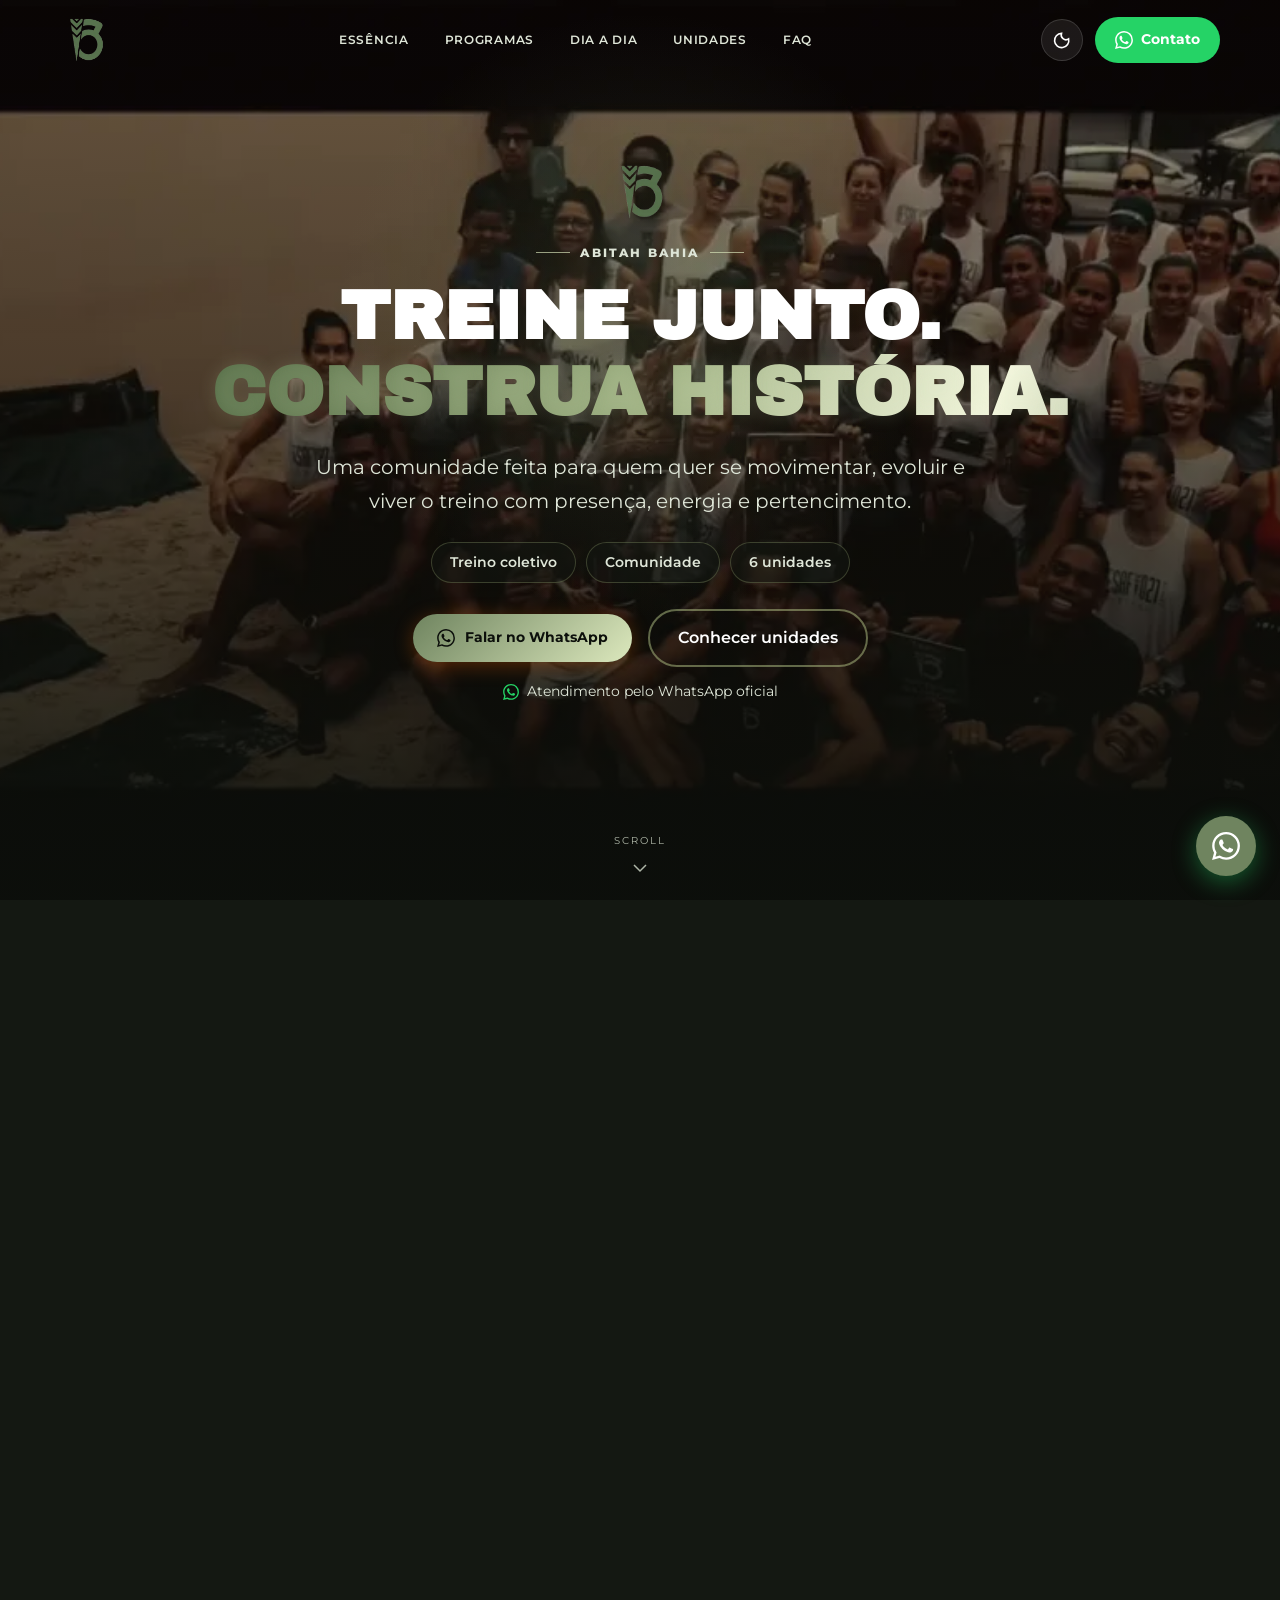
==== commit 0ab7d5cd: "Disable continuous mobile animations for performance" ====
--- a/index.html
+++ b/index.html
@@ -2147,6 +2147,31 @@
             .btn-secondary::before,
             .whatsapp-float::before {
                 animation: none !important;
+            }
+        }
+
+        @media (max-width: 899px) {
+            .hero-bg img,
+            .hero-bg video,
+            .hero h1 span,
+            .section-title span,
+            .about-text h2 span,
+            .hero-cta .btn-primary,
+            .hero-cta .btn-secondary,
+            #openContactForm,
+            .form-submit .btn-primary,
+            .franchise-strip .btn-primary,
+            .section-cta .btn-primary,
+            .section-cta .btn-secondary,
+            .btn-primary::before,
+            .btn-secondary::before,
+            .whatsapp-float,
+            .whatsapp-float::before {
+                animation: none !important;
+            }
+
+            .hero-scroll {
+                animation: fadeIn 0.6s ease 1.2s forwards;
             }
         }
 
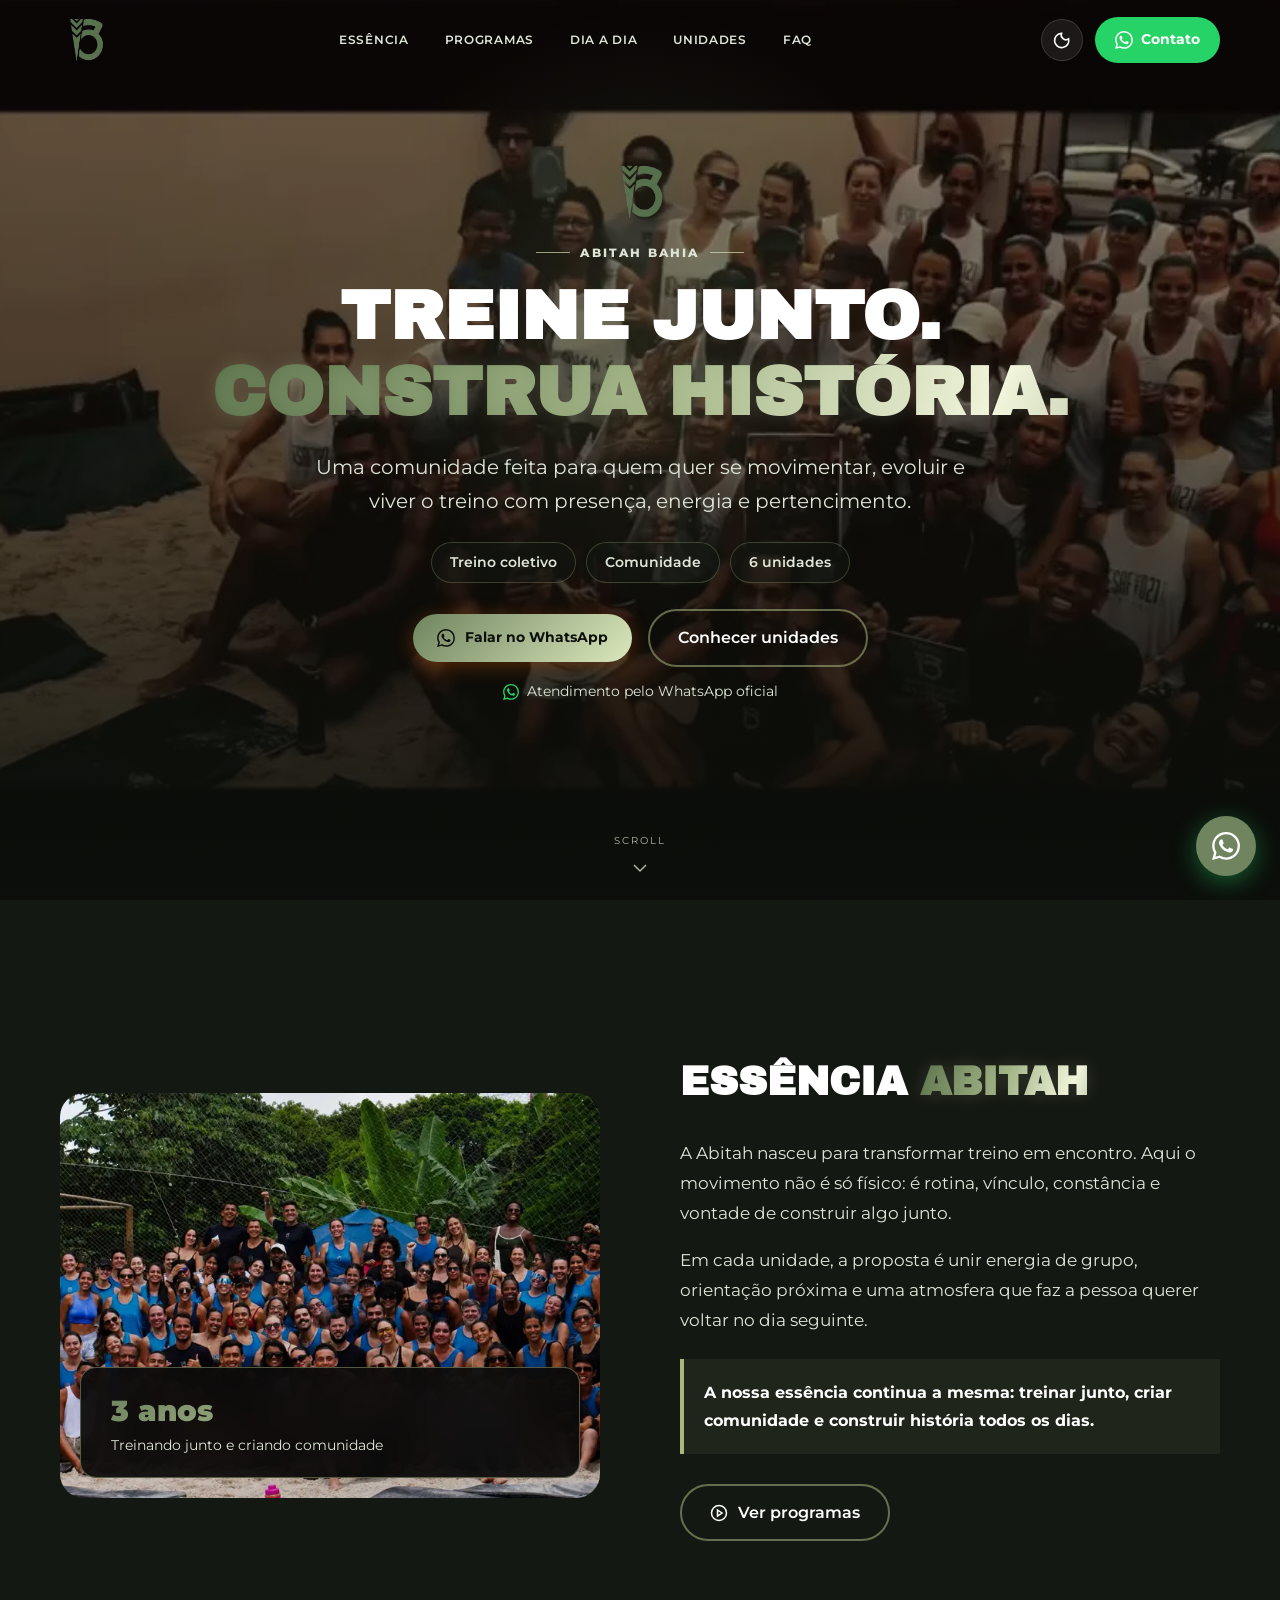
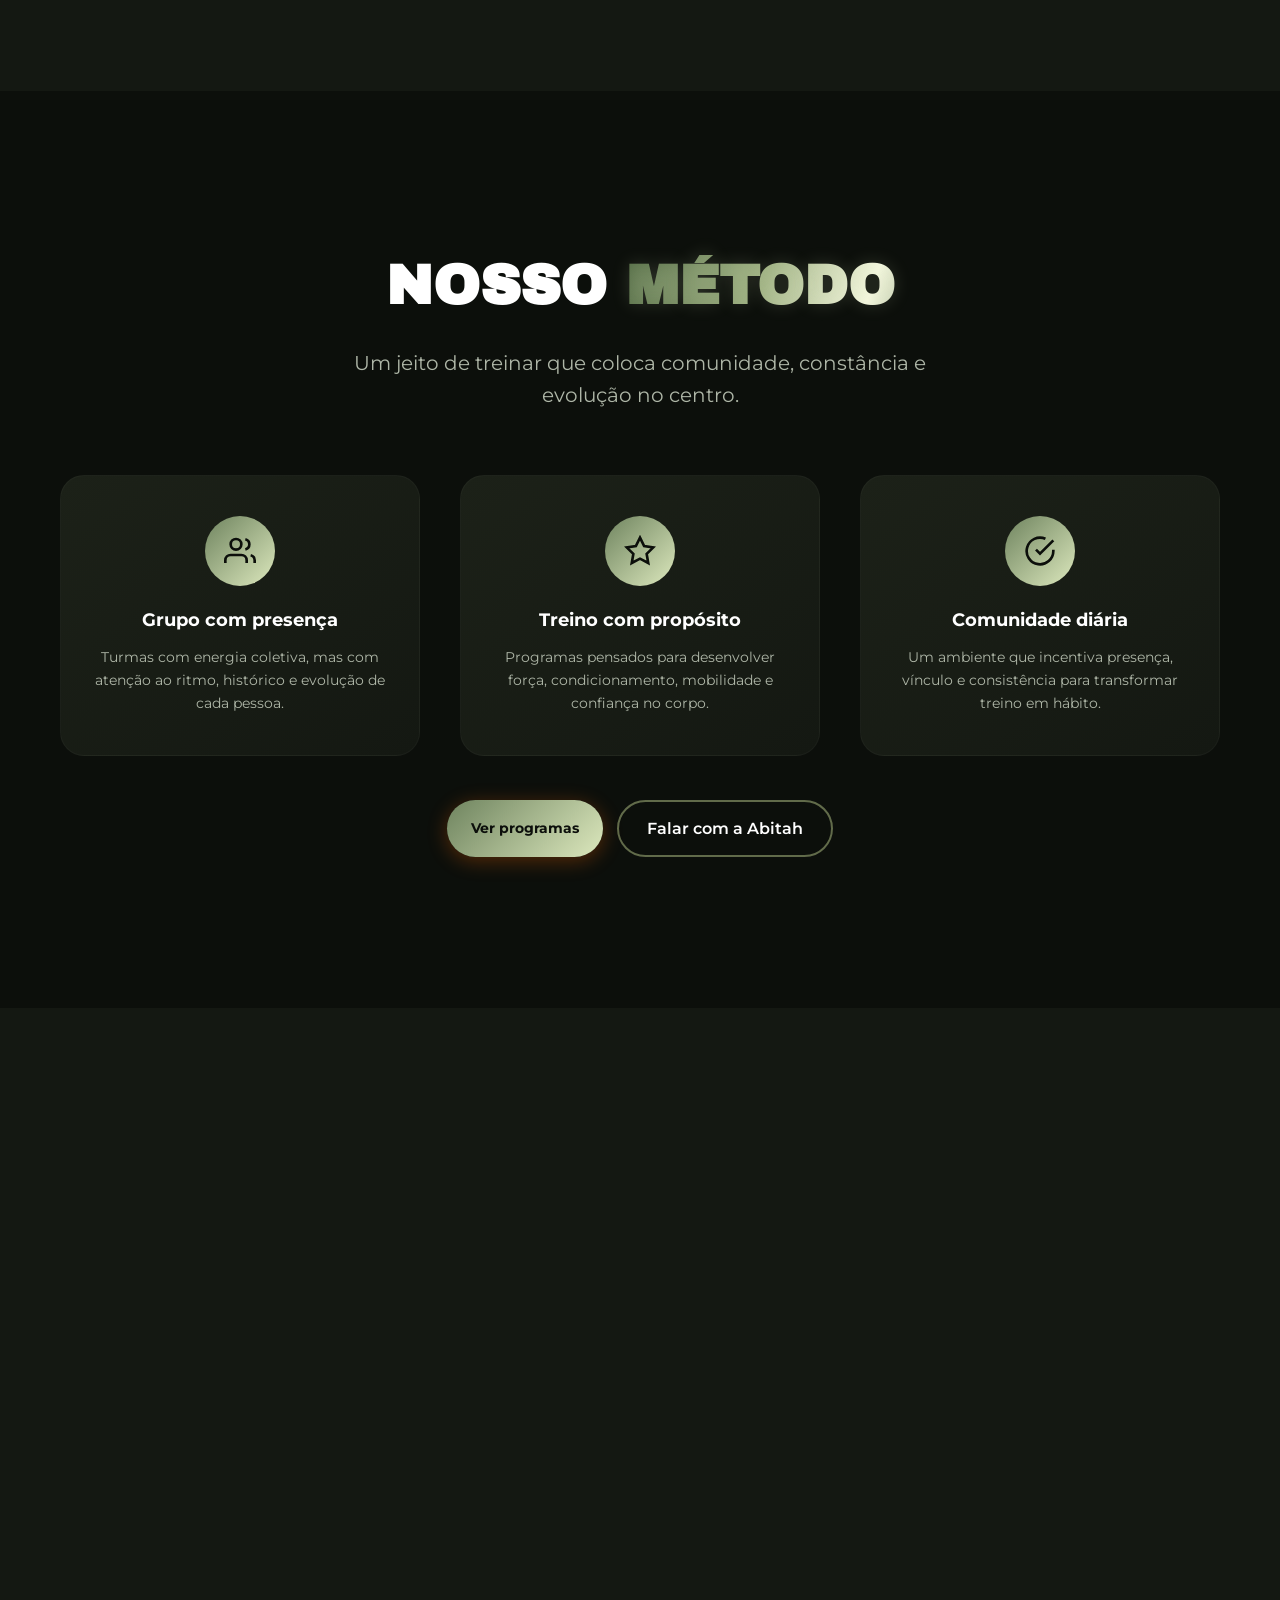
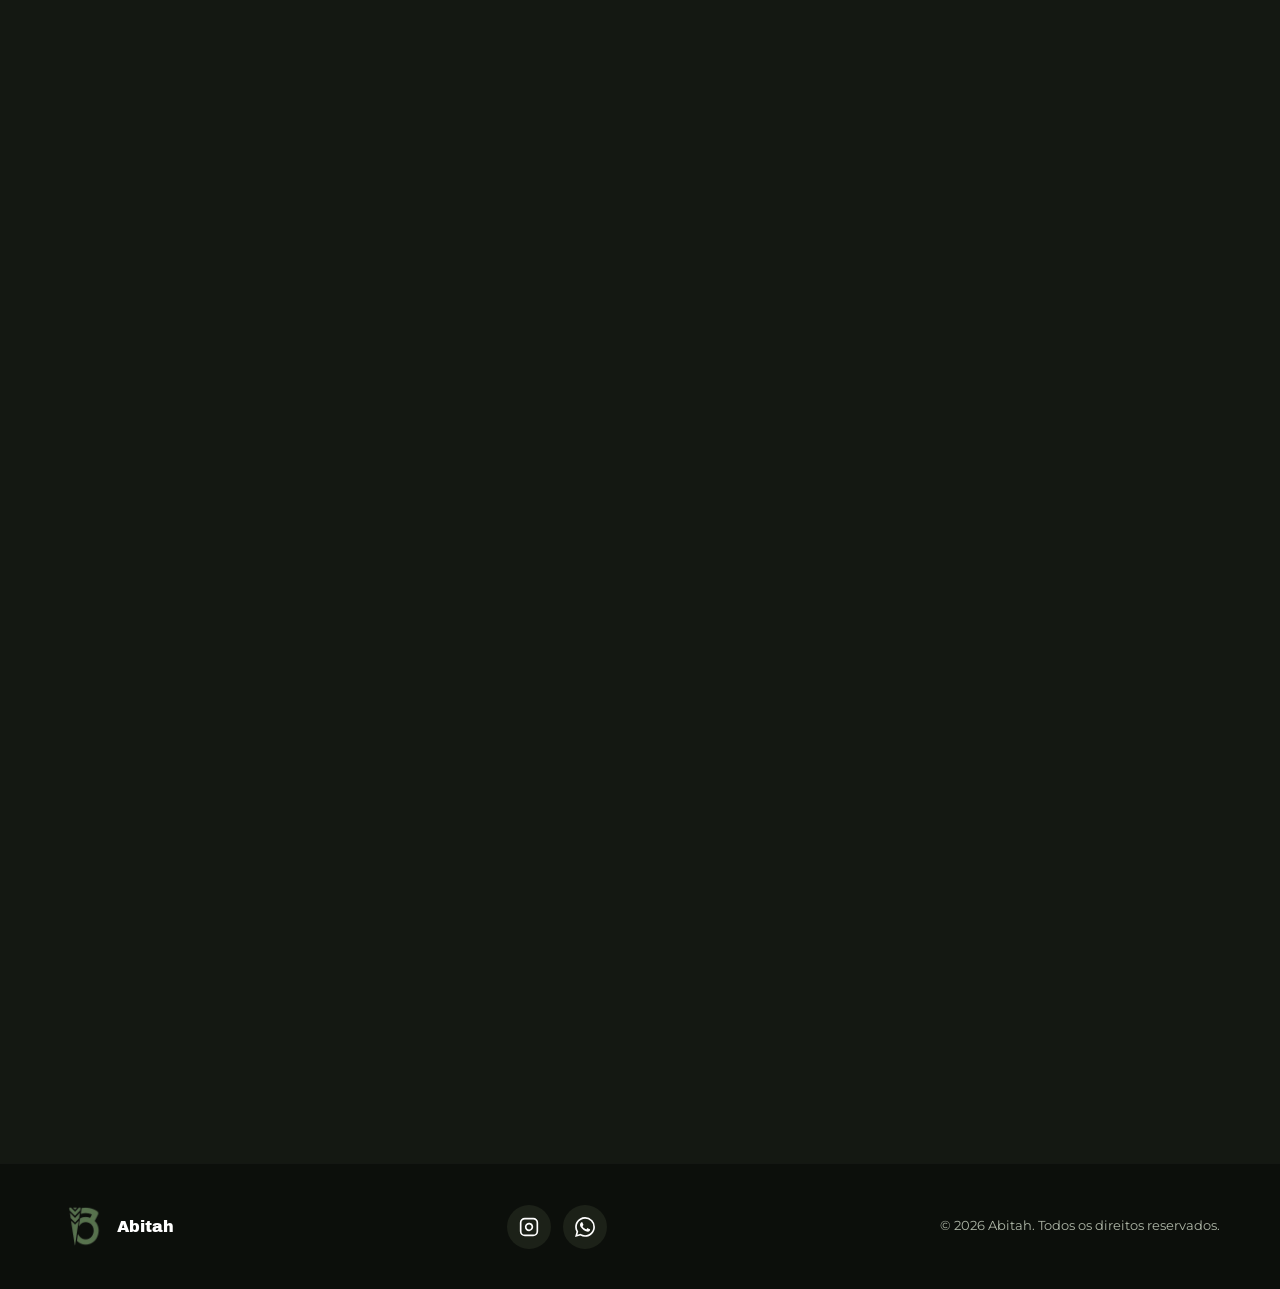
==== commit a2f27d08: "Avoid mobile font reflow" ====
--- a/index.html
+++ b/index.html
@@ -18,20 +18,13 @@
     <meta property="og:url" content="https://opatricksimon.github.io/abitah/">
     <meta property="og:title" content="Abitah | Treine junto, crie comunidade e construa história">
     <meta property="og:description" content="A essência Abitah: treinar junto, criar comunidade e construir história todos os dias.">
-    <meta property="og:image" content="assets/images/abitah-community-720.webp">
+    <meta property="og:image" content="assets/images/abitah-community-700.webp">
     <meta property="og:locale" content="pt_BR">
     
     <!-- Favicon -->
-    <link rel="icon" type="image/png" href="assets/images/abitah-logo-192.png">
+    <link rel="icon" type="image/png" sizes="32x32" href="assets/images/abitah-favicon-32.png">
     <link rel="apple-touch-icon" href="assets/images/abitah-logo-192.png">
     <link rel="preload" as="image" href="assets/images/hero-abitah-poster-960.webp" fetchpriority="high">
-    
-    <!-- Fonts -->
-    <link rel="preconnect" href="https://fonts.googleapis.com">
-    <link rel="preconnect" href="https://fonts.gstatic.com" crossorigin>
-    <link rel="preload" as="style" href="https://fonts.googleapis.com/css2?family=Archivo+Black&family=Montserrat:wght@400;600;700;800;900&display=swap">
-    <link href="https://fonts.googleapis.com/css2?family=Archivo+Black&family=Montserrat:wght@400;600;700;800;900&display=swap" rel="stylesheet" media="print" onload="this.media='all'">
-    <noscript><link href="https://fonts.googleapis.com/css2?family=Archivo+Black&family=Montserrat:wght@400;600;700;800;900&display=swap" rel="stylesheet"></noscript>
     
     <style>
         /* ============================================
@@ -53,7 +46,7 @@
             --text-gray: #888888;
             --text-light-gray: #CCCCCC;
             --gradient-primary: linear-gradient(135deg, var(--primary-orange), var(--primary-yellow));
-            --font-main: 'Montserrat', -apple-system, BlinkMacSystemFont, sans-serif;
+            --font-main: 'Montserrat', system-ui, -apple-system, BlinkMacSystemFont, 'Segoe UI', sans-serif;
             --section-padding: clamp(80px, 12vw, 150px);
             --container-max: 1400px;
             --container-padding: clamp(20px, 5vw, 60px);
@@ -1907,8 +1900,8 @@
             --text-gray: #aeb6a7;
             --text-light-gray: #dfe6d8;
             --gradient-primary: linear-gradient(135deg, #6f845f, #dce8bd);
-            --font-main: 'Montserrat', -apple-system, BlinkMacSystemFont, sans-serif;
-            --font-display: 'Archivo Black', 'Montserrat', sans-serif;
+            --font-main: 'Montserrat', system-ui, -apple-system, BlinkMacSystemFont, 'Segoe UI', sans-serif;
+            --font-display: 'Archivo Black', Impact, 'Arial Black', system-ui, sans-serif;
             --whatsapp-green: #25d366;
         }
 
@@ -2973,7 +2966,7 @@
         <div class="container">
             <div class="about-content">
                 <div class="about-image reveal">
-                    <img src="assets/images/abitah-community-720.webp" alt="Comunidade Abitah reunida" width="720" height="900" loading="lazy" decoding="async">
+                    <img src="assets/images/abitah-community-700.webp" alt="Comunidade Abitah reunida" width="700" height="526" loading="lazy" decoding="async">
                     <div class="about-stats">
                         <h4>3 anos</h4>
                         <p>Treinando junto e criando comunidade</p>
@@ -3243,6 +3236,14 @@
     <script>
         const heroVideo = document.getElementById('heroVideo');
         const reduceMotion = window.matchMedia('(prefers-reduced-motion: reduce)');
+        const desktopViewport = window.matchMedia('(min-width: 900px)');
+
+        if (desktopViewport.matches) {
+            const fontStylesheet = document.createElement('link');
+            fontStylesheet.rel = 'stylesheet';
+            fontStylesheet.href = 'https://fonts.googleapis.com/css2?family=Archivo+Black&family=Montserrat:wght@400;600;700;800;900&display=swap';
+            document.head.appendChild(fontStylesheet);
+        }
 
         function loadVideoSource(video) {
             if (!video || video.dataset.loaded === 'true') return;
@@ -3256,7 +3257,7 @@
             video.load();
         }
 
-        const canLoadHeroVideo = window.matchMedia('(min-width: 900px)').matches
+        const canLoadHeroVideo = desktopViewport.matches
             && !reduceMotion.matches
             && !(navigator.connection && navigator.connection.saveData);
 
@@ -3283,14 +3284,22 @@
         });
 
         const scrollProgress = document.getElementById('scrollProgress');
-        window.addEventListener('scroll', () => {
+        let scrollTicking = false;
+        const updateScrollState = () => {
             const height = document.documentElement.scrollHeight - document.documentElement.clientHeight;
             const scrolled = height > 0 ? ((document.documentElement.scrollTop || document.body.scrollTop) / height) * 100 : 0;
             if (scrollProgress) scrollProgress.style.height = scrolled + '%';
-        });
+            header?.classList.toggle('scrolled', window.scrollY > 100);
+            scrollTicking = false;
+        };
 
         const header = document.getElementById('header');
-        window.addEventListener('scroll', () => header?.classList.toggle('scrolled', window.scrollY > 100));
+        window.addEventListener('scroll', () => {
+            if (!scrollTicking) {
+                requestAnimationFrame(updateScrollState);
+                scrollTicking = true;
+            }
+        }, { passive: true });
 
         const mobileMenuBtn = document.getElementById('mobileMenuBtn');
         const mobileMenu = document.getElementById('mobileMenu');
@@ -3301,13 +3310,24 @@
         window.closeMobileMenu = closeMobileMenu;
 
         const revealElements = document.querySelectorAll('.reveal, .reveal-stagger');
-        const revealOnScroll = () => {
-            revealElements.forEach(element => {
-                if (element.getBoundingClientRect().top < window.innerHeight - 100) element.classList.add('active');
-            });
-        };
-        window.addEventListener('scroll', revealOnScroll);
-        window.addEventListener('load', revealOnScroll);
+        if ('IntersectionObserver' in window) {
+            const revealObserver = new IntersectionObserver(entries => {
+                entries.forEach(entry => {
+                    if (!entry.isIntersecting) return;
+                    entry.target.classList.add('active');
+                    revealObserver.unobserve(entry.target);
+                });
+            }, { rootMargin: '0px 0px -80px 0px', threshold: 0.08 });
+            revealElements.forEach(element => revealObserver.observe(element));
+        } else {
+            const revealOnScroll = () => {
+                revealElements.forEach(element => {
+                    if (element.getBoundingClientRect().top < window.innerHeight - 100) element.classList.add('active');
+                });
+            };
+            window.addEventListener('scroll', revealOnScroll, { passive: true });
+            window.addEventListener('load', revealOnScroll, { once: true });
+        }
 
         document.querySelectorAll('.faq-item').forEach(item => {
             const question = item.querySelector('.faq-question');
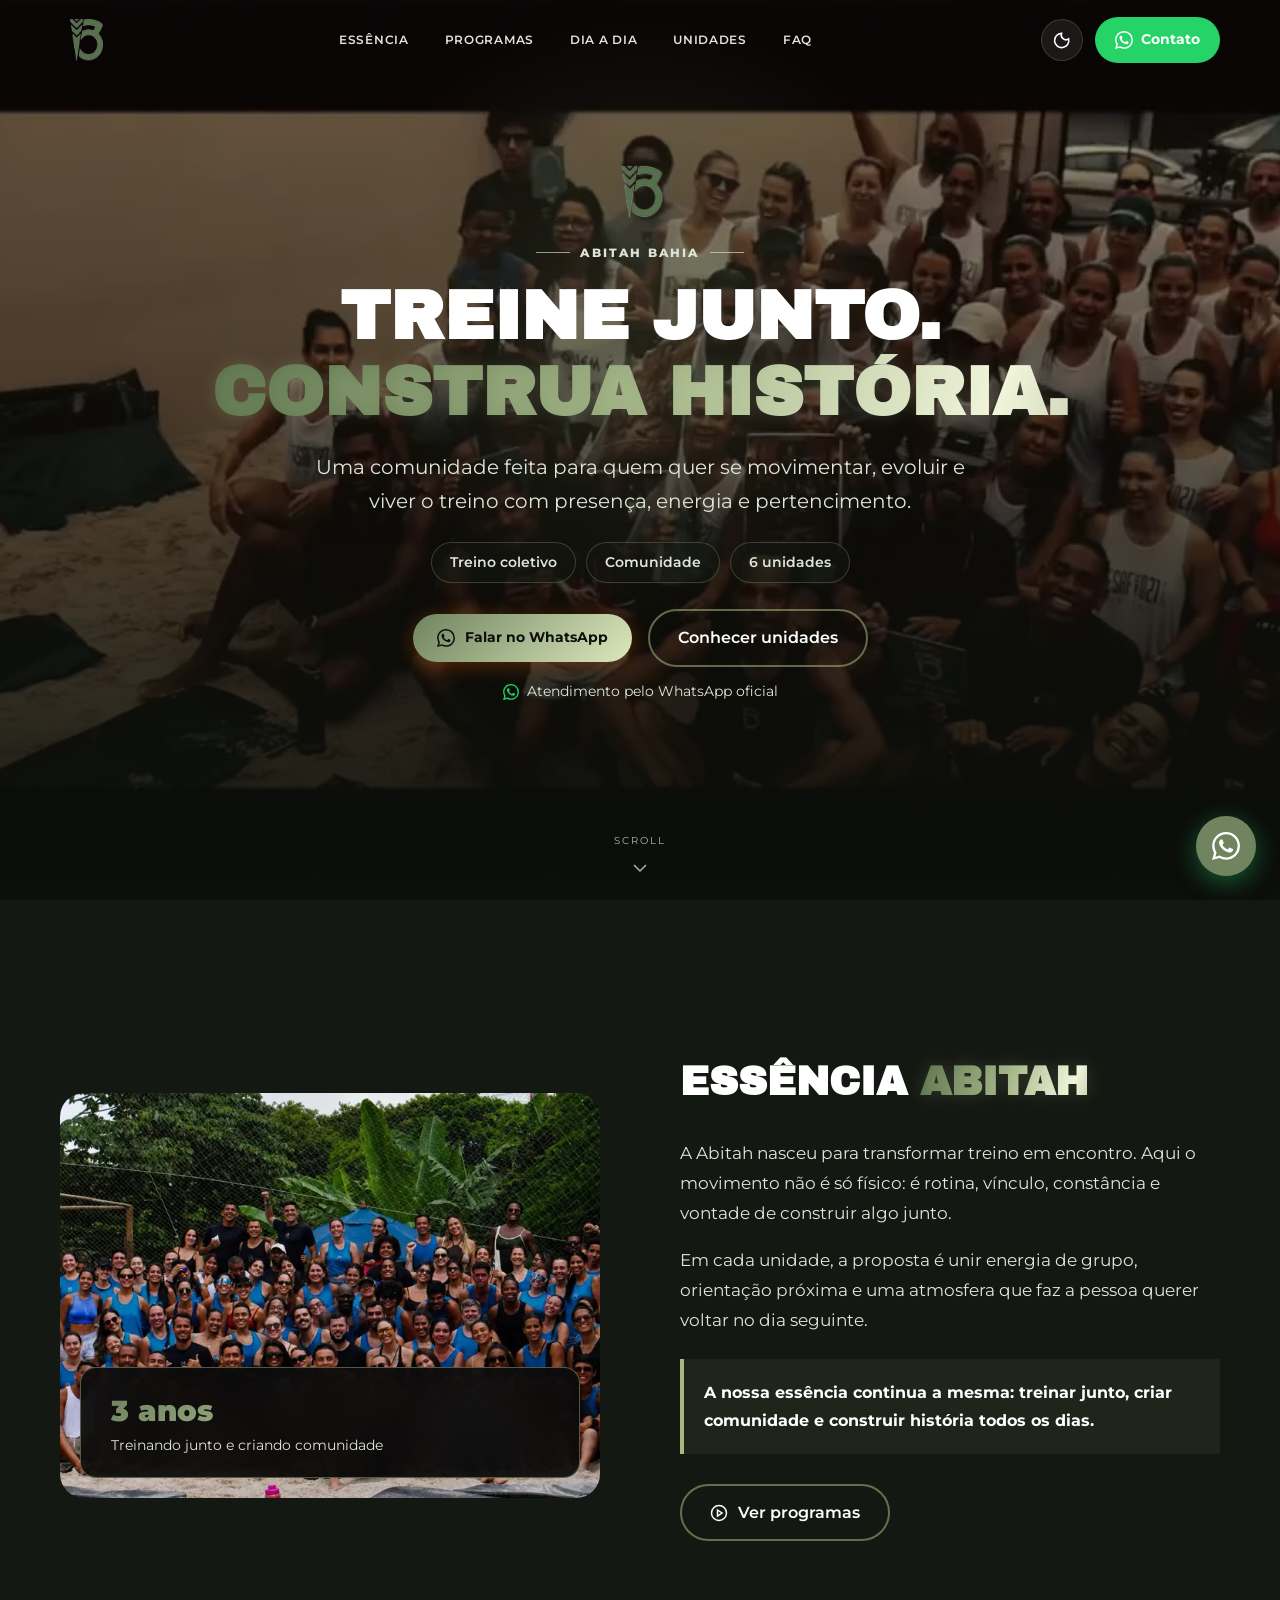
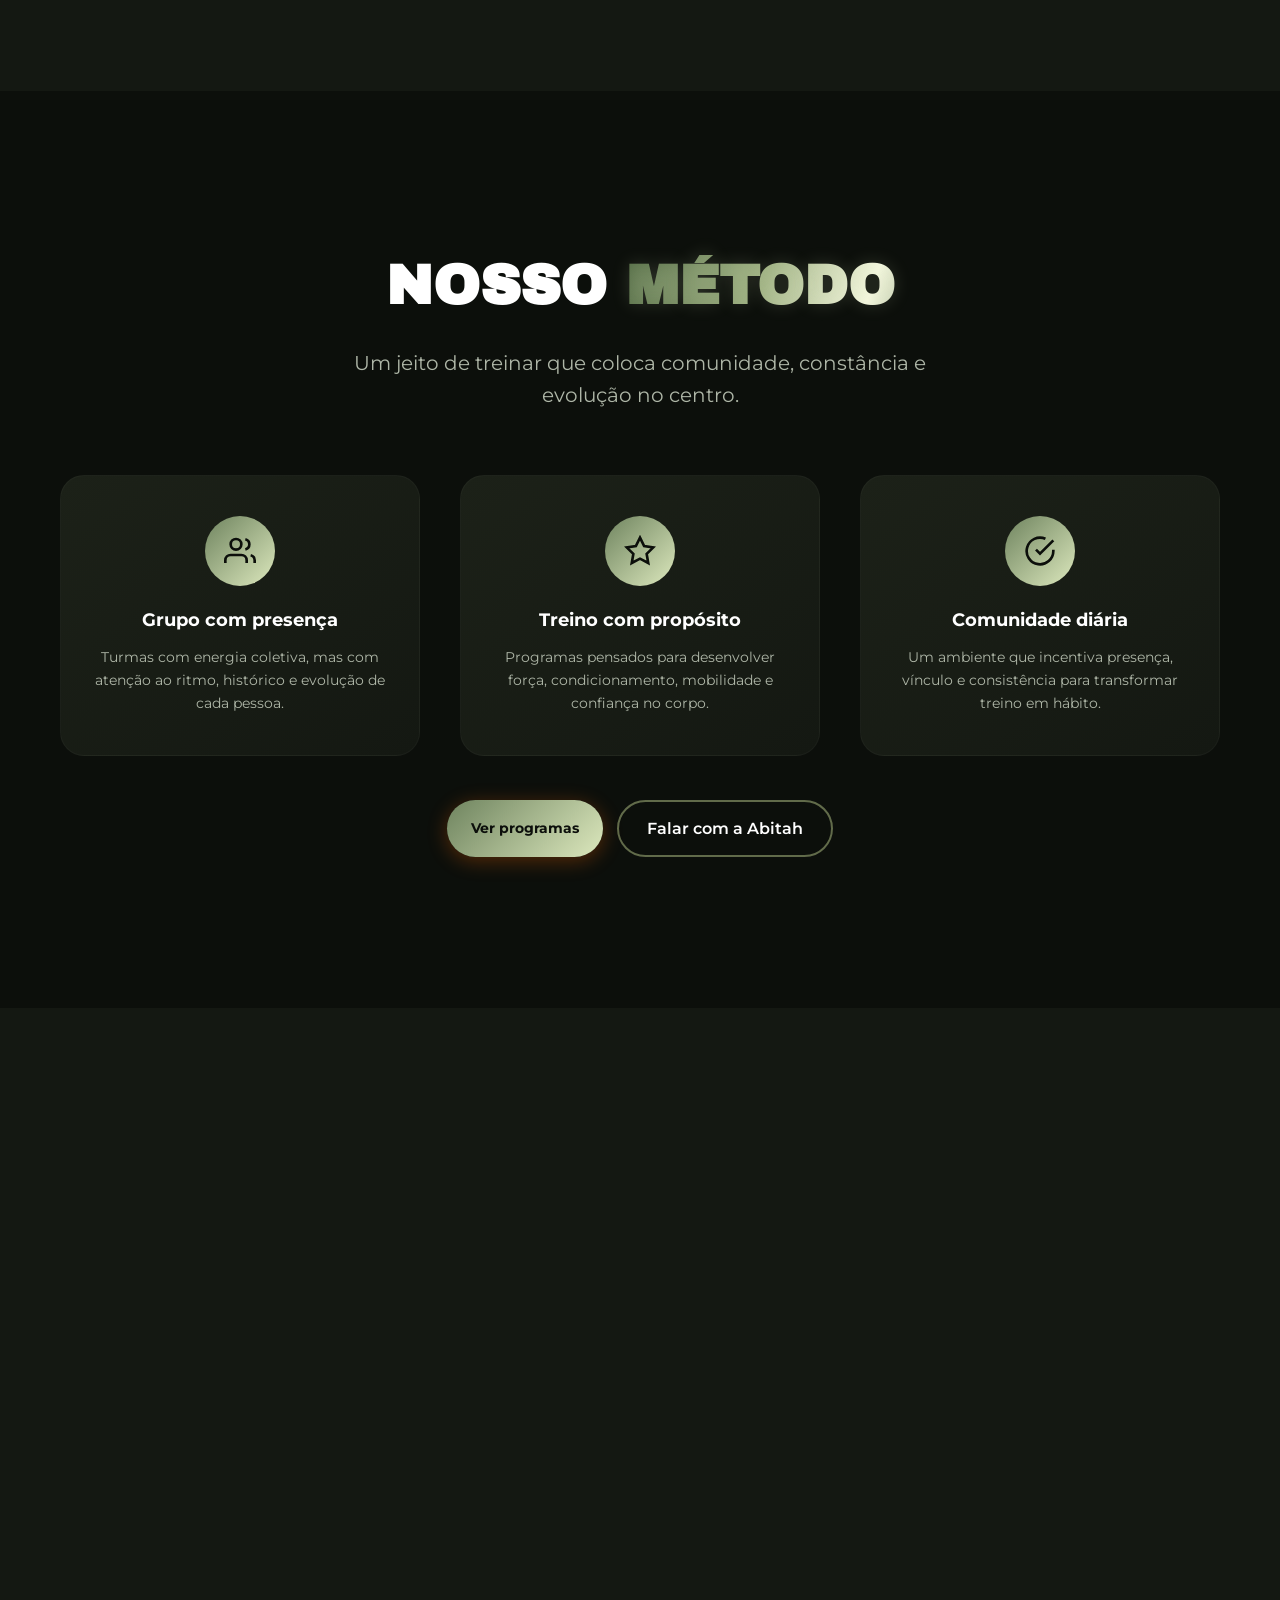
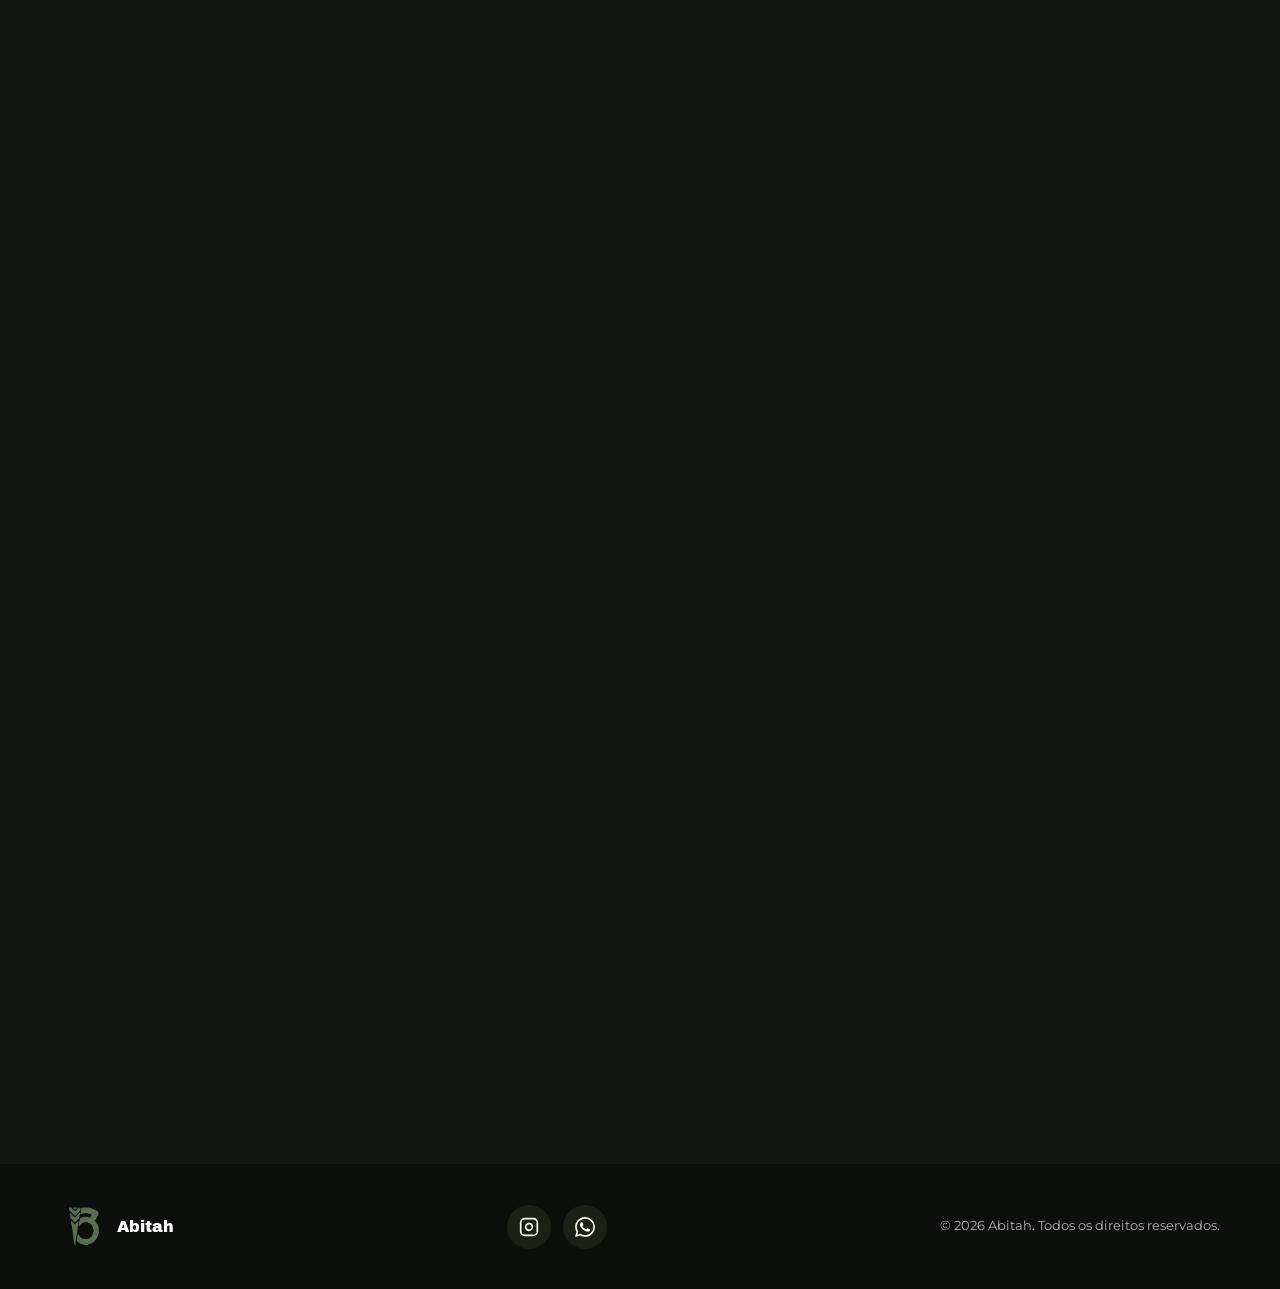
==== commit 436700a1: "Lazy load below-fold media" ====
--- a/index.html
+++ b/index.html
@@ -24,7 +24,7 @@
     <!-- Favicon -->
     <link rel="icon" type="image/png" sizes="32x32" href="assets/images/abitah-favicon-32.png">
     <link rel="apple-touch-icon" href="assets/images/abitah-logo-192.png">
-    <link rel="preload" as="image" href="assets/images/hero-abitah-poster-960.webp" fetchpriority="high">
+    <link rel="preload" as="image" href="assets/images/abitah-logo-mark-64.webp" fetchpriority="high">
     
     <style>
         /* ============================================
@@ -2857,7 +2857,7 @@
     <header class="header" id="header">
         <div class="container header-container">
             <a href="#hero" class="logo" aria-label="Abitah">
-                <img src="assets/images/abitah-logo-mark.webp" alt="Abitah" width="50" height="50" decoding="async">
+                <img src="assets/images/abitah-logo-mark-64.webp" alt="Abitah" width="50" height="50" decoding="async">
             </a>
             
             <!-- Menu de Navegação -->
@@ -2913,7 +2913,7 @@
         <div class="hero-overlay"></div>
         
         <div class="hero-content">
-            <img class="hero-logo-mark" src="assets/images/abitah-logo-mark.webp" alt="" aria-hidden="true" width="192" height="192" decoding="async">
+            <img class="hero-logo-mark" src="assets/images/abitah-logo-mark-64.webp" alt="" aria-hidden="true" width="64" height="64" decoding="async" fetchpriority="high">
             <div class="eyebrow">Abitah Bahia</div>
             <h1>Treine junto. <span>Construa história.</span></h1>
             <p class="hero-copy">Uma comunidade feita para quem quer se movimentar, evoluir e viver o treino com presença, energia e pertencimento.</p>
@@ -2966,7 +2966,7 @@
         <div class="container">
             <div class="about-content">
                 <div class="about-image reveal">
-                    <img src="assets/images/abitah-community-700.webp" alt="Comunidade Abitah reunida" width="700" height="526" loading="lazy" decoding="async">
+                    <img src="data:image/svg+xml,%3Csvg xmlns='http://www.w3.org/2000/svg' width='700' height='526'%3E%3C/svg%3E" data-image-src="assets/images/abitah-community-700.webp" alt="Comunidade Abitah reunida" width="700" height="526" loading="lazy" decoding="async">
                     <div class="about-stats">
                         <h4>3 anos</h4>
                         <p>Treinando junto e criando comunidade</p>
@@ -3092,17 +3092,17 @@
             <p class="section-subtitle reveal">Sinta a energia da casa em movimento.</p>
             <div class="daily-videos reveal-stagger" aria-label="Vídeos do dia a dia Abitah">
                 <article class="daily-video">
-                    <video preload="none" playsinline poster="assets/images/daily-daviipicanco-poster-360.webp" data-src="assets/video/daviipicanco-540.mp4"></video>
+                    <video preload="none" playsinline data-poster="assets/images/daily-daviipicanco-poster-360.webp" data-src="assets/video/daviipicanco-540.mp4"></video>
                     <button class="video-play" type="button" aria-label="Reproduzir vídeo do treino Abitah"><svg xmlns="http://www.w3.org/2000/svg" viewBox="0 0 24 24" fill="currentColor"><path d="M8 5v14l11-7z"></path></svg></button>
                     <div class="daily-video-caption"><span>Treino</span><span>01</span></div>
                 </article>
                 <article class="daily-video">
-                    <video preload="none" playsinline poster="assets/images/daily-daviipicanco-1-poster-360.webp" data-src="assets/video/daviipicanco-1-540.mp4"></video>
+                    <video preload="none" playsinline data-poster="assets/images/daily-daviipicanco-1-poster-360.webp" data-src="assets/video/daviipicanco-1-540.mp4"></video>
                     <button class="video-play" type="button" aria-label="Reproduzir vídeo da comunidade Abitah"><svg xmlns="http://www.w3.org/2000/svg" viewBox="0 0 24 24" fill="currentColor"><path d="M8 5v14l11-7z"></path></svg></button>
                     <div class="daily-video-caption"><span>Comunidade</span><span>02</span></div>
                 </article>
                 <article class="daily-video">
-                    <video preload="none" playsinline poster="assets/images/daily-ctabitah-poster-360.webp" data-src="assets/video/ctabitah-social-540.mp4"></video>
+                    <video preload="none" playsinline data-poster="assets/images/daily-ctabitah-poster-360.webp" data-src="assets/video/ctabitah-social-540.mp4"></video>
                     <button class="video-play" type="button" aria-label="Reproduzir vídeo da experiência Abitah"><svg xmlns="http://www.w3.org/2000/svg" viewBox="0 0 24 24" fill="currentColor"><path d="M8 5v14l11-7z"></path></svg></button>
                     <div class="daily-video-caption"><span>Experiência</span><span>03</span></div>
                 </article>
@@ -3177,7 +3177,7 @@
     <footer class="footer">
         <div class="container">
             <div class="footer-content">
-                <div class="footer-logo"><img src="assets/images/abitah-logo-mark.webp" alt="Abitah" width="45" height="45" loading="lazy" decoding="async"><span>Abitah</span></div>
+                <div class="footer-logo"><img src="assets/images/abitah-logo-mark-64.webp" alt="Abitah" width="45" height="45" loading="lazy" decoding="async"><span>Abitah</span></div>
                 <div class="footer-social">
                     <a href="https://instagram.com/abitah" target="_blank" aria-label="Instagram">
                         <svg xmlns="http://www.w3.org/2000/svg" width="20" height="20" viewBox="0 0 24 24" fill="none" stroke="currentColor" stroke-width="2"><rect x="2" y="2" width="20" height="20" rx="5" ry="5"></rect><path d="M16 11.37A4 4 0 1 1 12.63 8 4 4 0 0 1 16 11.37z"></path><line x1="17.5" y1="6.5" x2="17.51" y2="6.5"></line></svg>
@@ -3327,6 +3327,31 @@
             };
             window.addEventListener('scroll', revealOnScroll, { passive: true });
             window.addEventListener('load', revealOnScroll, { once: true });
+        }
+
+        const lazyMedia = document.querySelectorAll('[data-image-src], video[data-poster]');
+        const loadLazyMedia = element => {
+            if (element.dataset.imageSrc) {
+                element.src = element.dataset.imageSrc;
+                delete element.dataset.imageSrc;
+            }
+            if (element.dataset.poster) {
+                element.poster = element.dataset.poster;
+                delete element.dataset.poster;
+            }
+        };
+
+        if ('IntersectionObserver' in window) {
+            const mediaObserver = new IntersectionObserver(entries => {
+                entries.forEach(entry => {
+                    if (!entry.isIntersecting) return;
+                    loadLazyMedia(entry.target);
+                    mediaObserver.unobserve(entry.target);
+                });
+            }, { rootMargin: '0px', threshold: 0.01 });
+            lazyMedia.forEach(element => mediaObserver.observe(element));
+        } else {
+            lazyMedia.forEach(loadLazyMedia);
         }
 
         document.querySelectorAll('.faq-item').forEach(item => {
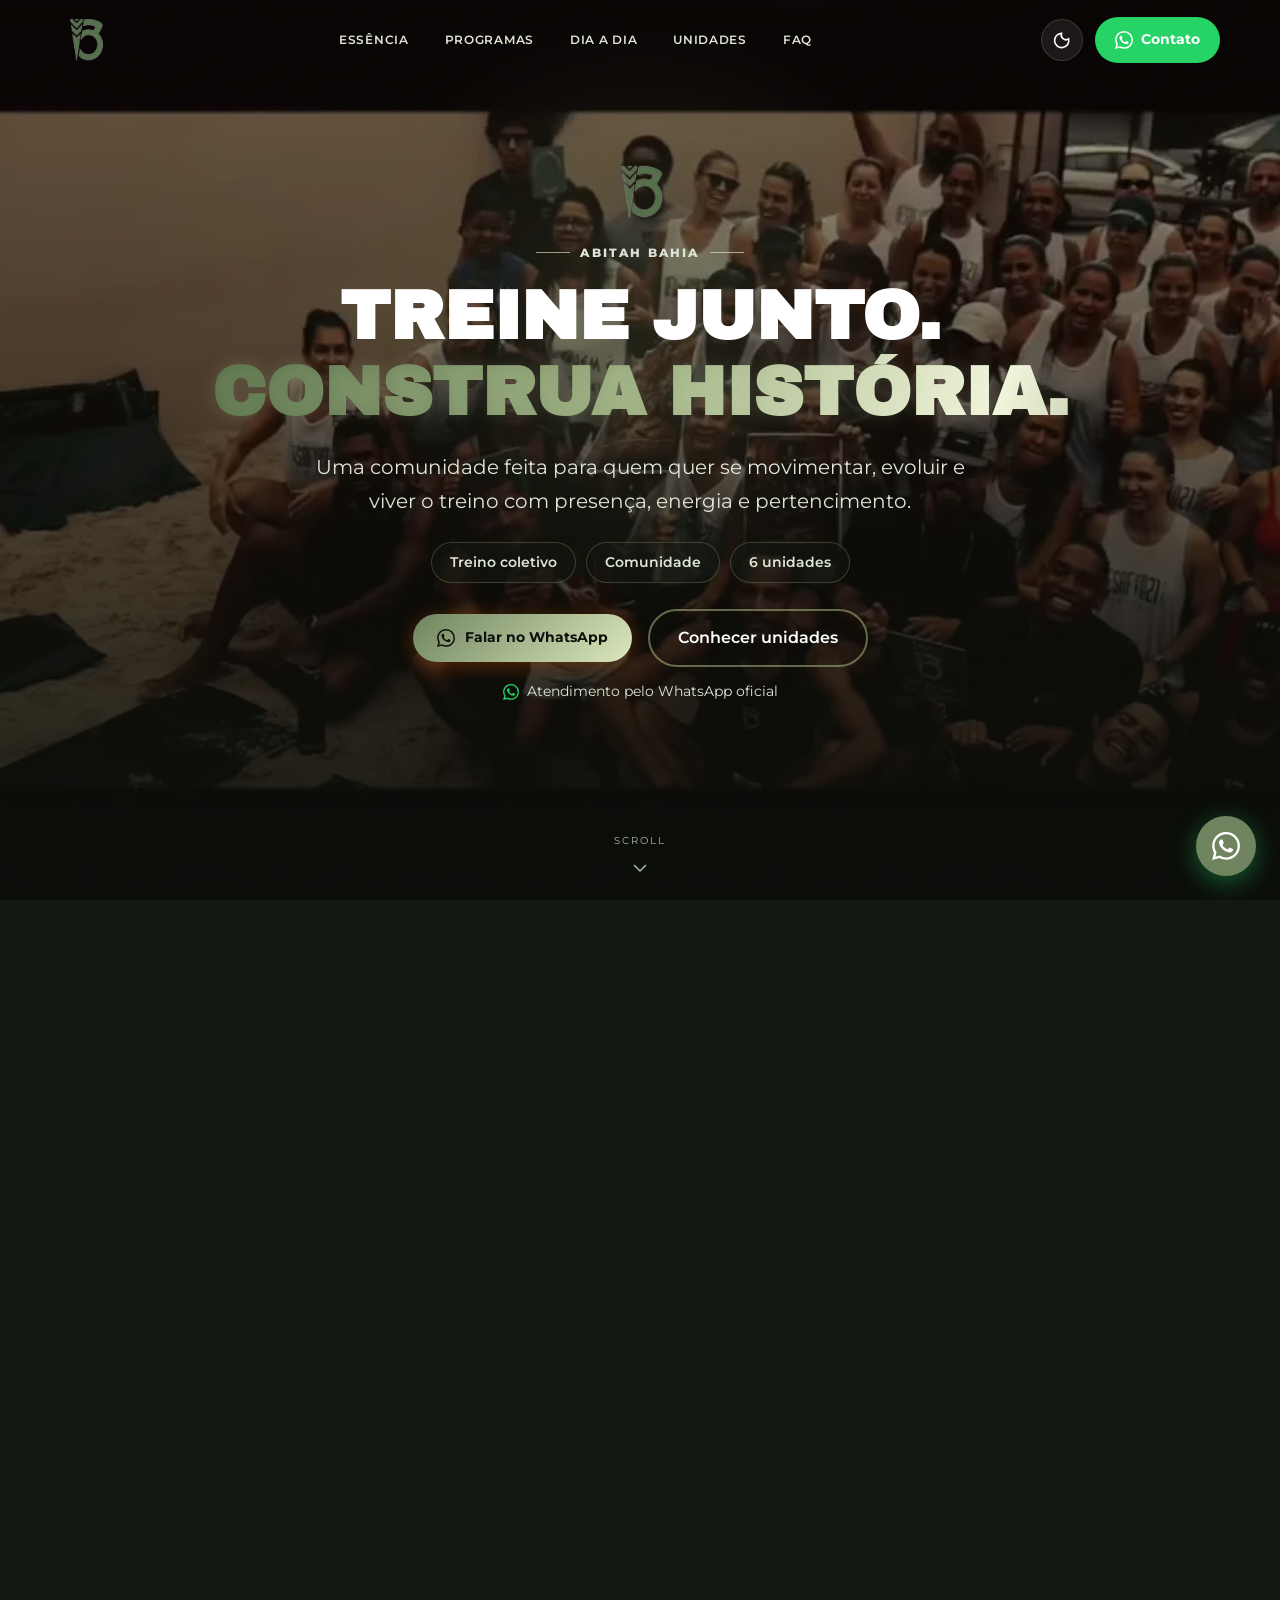
==== commit 3fd39be7: "Use stable native media loading" ====
--- a/index.html
+++ b/index.html
@@ -2966,7 +2966,7 @@
         <div class="container">
             <div class="about-content">
                 <div class="about-image reveal">
-                    <img src="data:image/svg+xml,%3Csvg xmlns='http://www.w3.org/2000/svg' width='700' height='526'%3E%3C/svg%3E" data-image-src="assets/images/abitah-community-700.webp" alt="Comunidade Abitah reunida" width="700" height="526" loading="lazy" decoding="async">
+                    <img src="assets/images/abitah-community-700.webp" alt="Comunidade Abitah reunida" width="700" height="526" loading="lazy" decoding="async">
                     <div class="about-stats">
                         <h4>3 anos</h4>
                         <p>Treinando junto e criando comunidade</p>
@@ -3092,17 +3092,17 @@
             <p class="section-subtitle reveal">Sinta a energia da casa em movimento.</p>
             <div class="daily-videos reveal-stagger" aria-label="Vídeos do dia a dia Abitah">
                 <article class="daily-video">
-                    <video preload="none" playsinline data-poster="assets/images/daily-daviipicanco-poster-360.webp" data-src="assets/video/daviipicanco-540.mp4"></video>
+                    <video preload="none" playsinline poster="assets/images/daily-daviipicanco-poster-360.webp" data-src="assets/video/daviipicanco-540.mp4"></video>
                     <button class="video-play" type="button" aria-label="Reproduzir vídeo do treino Abitah"><svg xmlns="http://www.w3.org/2000/svg" viewBox="0 0 24 24" fill="currentColor"><path d="M8 5v14l11-7z"></path></svg></button>
                     <div class="daily-video-caption"><span>Treino</span><span>01</span></div>
                 </article>
                 <article class="daily-video">
-                    <video preload="none" playsinline data-poster="assets/images/daily-daviipicanco-1-poster-360.webp" data-src="assets/video/daviipicanco-1-540.mp4"></video>
+                    <video preload="none" playsinline poster="assets/images/daily-daviipicanco-1-poster-360.webp" data-src="assets/video/daviipicanco-1-540.mp4"></video>
                     <button class="video-play" type="button" aria-label="Reproduzir vídeo da comunidade Abitah"><svg xmlns="http://www.w3.org/2000/svg" viewBox="0 0 24 24" fill="currentColor"><path d="M8 5v14l11-7z"></path></svg></button>
                     <div class="daily-video-caption"><span>Comunidade</span><span>02</span></div>
                 </article>
                 <article class="daily-video">
-                    <video preload="none" playsinline data-poster="assets/images/daily-ctabitah-poster-360.webp" data-src="assets/video/ctabitah-social-540.mp4"></video>
+                    <video preload="none" playsinline poster="assets/images/daily-ctabitah-poster-360.webp" data-src="assets/video/ctabitah-social-540.mp4"></video>
                     <button class="video-play" type="button" aria-label="Reproduzir vídeo da experiência Abitah"><svg xmlns="http://www.w3.org/2000/svg" viewBox="0 0 24 24" fill="currentColor"><path d="M8 5v14l11-7z"></path></svg></button>
                     <div class="daily-video-caption"><span>Experiência</span><span>03</span></div>
                 </article>
@@ -3329,31 +3329,6 @@
             window.addEventListener('load', revealOnScroll, { once: true });
         }
 
-        const lazyMedia = document.querySelectorAll('[data-image-src], video[data-poster]');
-        const loadLazyMedia = element => {
-            if (element.dataset.imageSrc) {
-                element.src = element.dataset.imageSrc;
-                delete element.dataset.imageSrc;
-            }
-            if (element.dataset.poster) {
-                element.poster = element.dataset.poster;
-                delete element.dataset.poster;
-            }
-        };
-
-        if ('IntersectionObserver' in window) {
-            const mediaObserver = new IntersectionObserver(entries => {
-                entries.forEach(entry => {
-                    if (!entry.isIntersecting) return;
-                    loadLazyMedia(entry.target);
-                    mediaObserver.unobserve(entry.target);
-                });
-            }, { rootMargin: '0px', threshold: 0.01 });
-            lazyMedia.forEach(element => mediaObserver.observe(element));
-        } else {
-            lazyMedia.forEach(loadLazyMedia);
-        }
-
         document.querySelectorAll('.faq-item').forEach(item => {
             const question = item.querySelector('.faq-question');
             question?.addEventListener('click', () => {
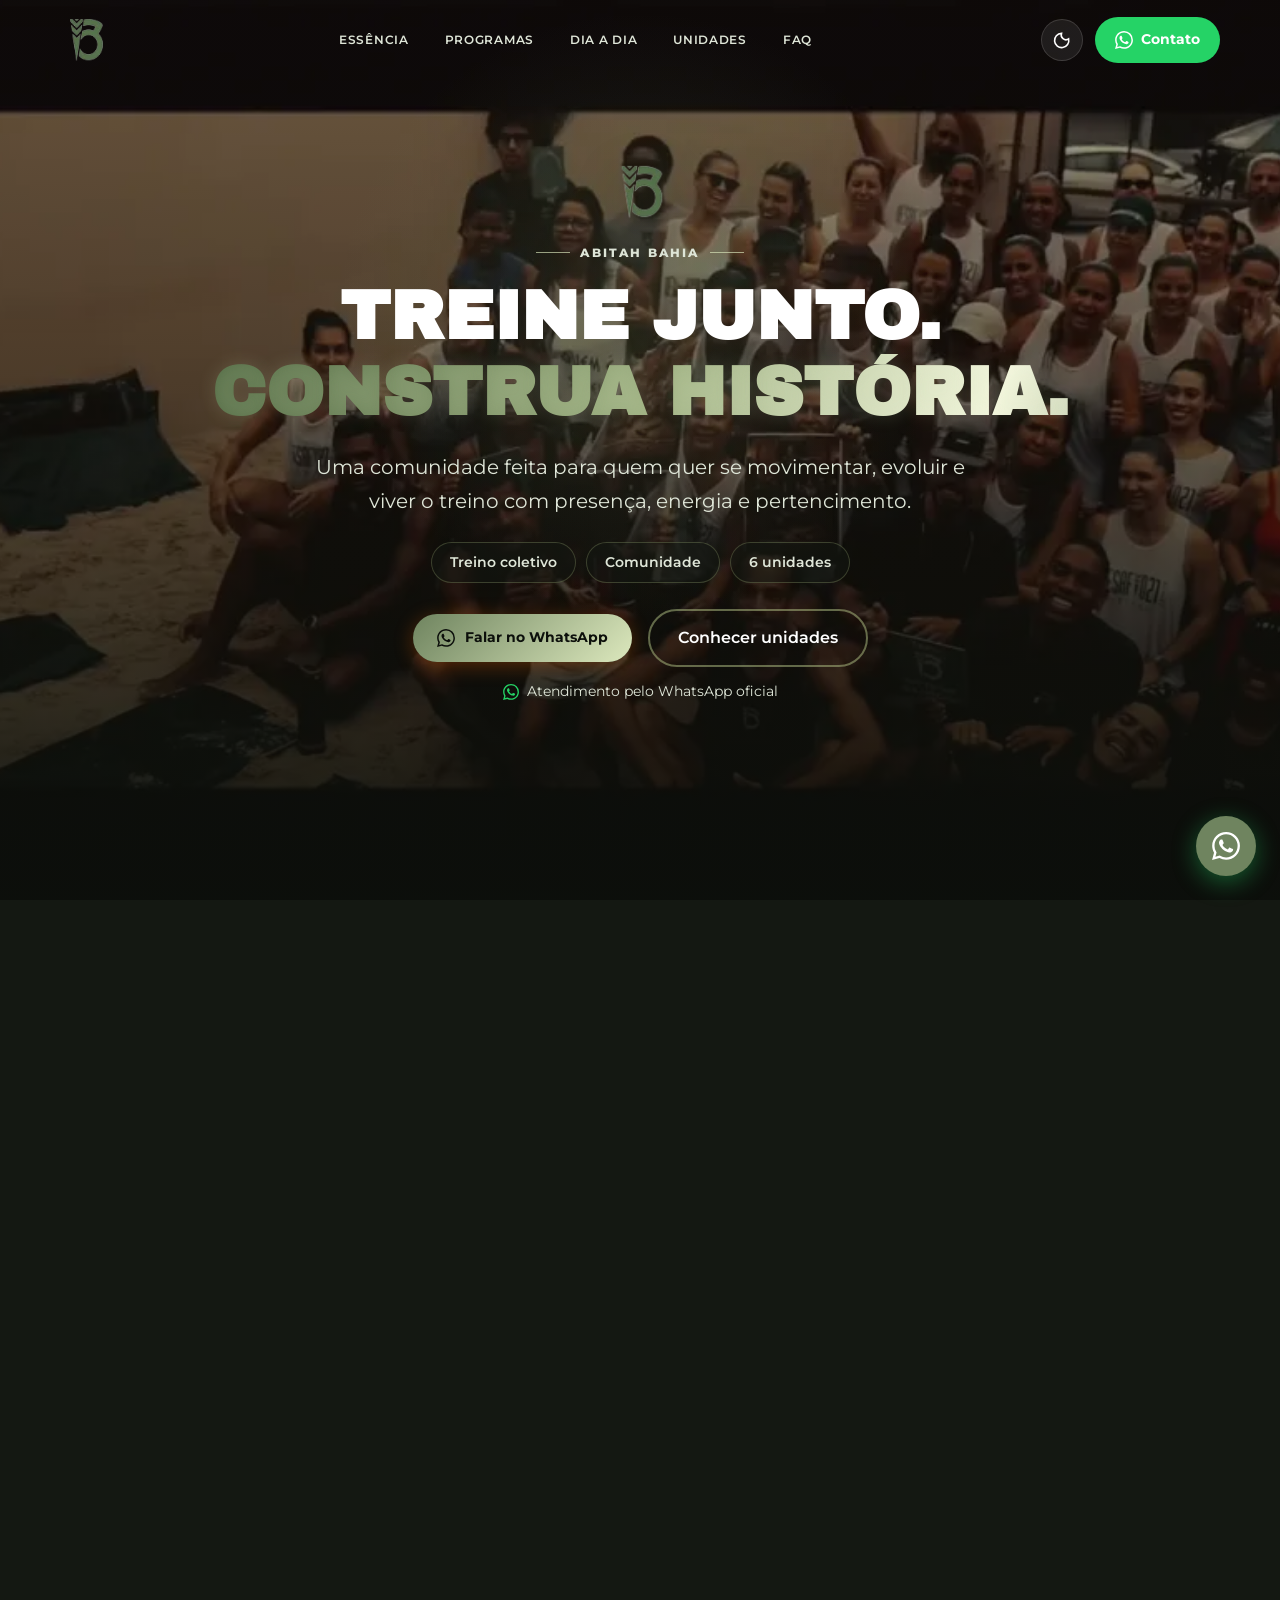
==== commit a2c64b65: "Optimize mobile performance" ====
--- a/index.html
+++ b/index.html
@@ -303,9 +303,15 @@
             position: absolute;
             inset: 0;
             z-index: -2;
-            background-image: url('assets/images/hero-abitah-poster-960.webp');
+            background-image: url('assets/images/hero-abitah-poster-640.webp');
             background-size: cover;
             background-position: center bottom;
+        }
+
+        @media (min-width: 900px) {
+            .hero-bg {
+                background-image: url('assets/images/hero-abitah-poster-960.webp');
+            }
         }
 
         .hero-bg img,
@@ -401,32 +407,6 @@
         }
 
         /* Aceita Gympass / Totalpass */
-        .hero-partners {
-            display: flex;
-            justify-content: center;
-            gap: 20px;
-            margin-bottom: 30px;
-            animation: fadeInUp 1.2s cubic-bezier(0.4, 0, 0.2, 1) 0.3s both;
-        }
-
-        .partner-badge {
-            display: flex;
-            align-items: center;
-            gap: 8px;
-            background: rgba(37, 211, 102, 0.1);
-            border: 1px solid rgba(37, 211, 102, 0.3);
-            padding: 8px 16px;
-            border-radius: var(--radius-full);
-            font-size: 0.85rem;
-            font-weight: 600;
-            color: #7dd3a0;
-        }
-
-        .partner-badge svg {
-            width: 16px;
-            height: 16px;
-            color: var(--whatsapp-green);
-        }
 
         .hero-cta {
             display: flex;
@@ -656,114 +636,6 @@
         }
 
         /* ============================================
-           VIVA O LIFESTYLE SECTION (COM VÍDEO)
-           ============================================ */
-        .lifestyle-section {
-            position: relative;
-            min-height: 70vh;
-            display: flex;
-            align-items: center;
-            justify-content: center;
-            overflow: hidden;
-        }
-
-        .lifestyle-video-bg {
-            position: absolute;
-            inset: 0;
-            z-index: -2;
-        }
-
-        .lifestyle-video-bg iframe {
-            width: 100%;
-            height: 100%;
-            object-fit: cover;
-            pointer-events: none;
-        }
-
-        /* Container para manter aspect ratio do vídeo */
-        .video-container {
-            position: absolute;
-            top: 50%;
-            left: 50%;
-            min-width: 100%;
-            min-height: 100%;
-            width: auto;
-            height: auto;
-            transform: translate(-50%, -50%);
-        }
-
-        .lifestyle-overlay {
-            position: absolute;
-            inset: 0;
-            z-index: -1;
-            background: linear-gradient(
-                180deg,
-                rgba(10, 10, 10, 0.7) 0%,
-                rgba(10, 10, 10, 0.5) 50%,
-                rgba(10, 10, 10, 0.8) 100%
-            );
-        }
-
-        .lifestyle-content {
-            text-align: center;
-            padding: var(--container-padding);
-            max-width: 900px;
-            z-index: 1;
-        }
-
-        .lifestyle-content h2 {
-            font-size: clamp(2rem, 6vw, 3.5rem);
-            font-weight: 900;
-            margin-bottom: 16px;
-        }
-
-        .lifestyle-content h2 span {
-            background: var(--gradient-primary);
-            -webkit-background-clip: text;
-            -webkit-text-fill-color: transparent;
-            background-clip: text;
-        }
-
-        .lifestyle-content > p {
-            font-size: clamp(1rem, 2.5vw, 1.2rem);
-            color: var(--text-light-gray);
-            margin-bottom: 30px;
-        }
-
-        .lifestyle-tags {
-            display: flex;
-            flex-wrap: wrap;
-            justify-content: center;
-            gap: 16px;
-            margin-bottom: 40px;
-        }
-
-        .lifestyle-tag {
-            display: flex;
-            align-items: center;
-            gap: 10px;
-            background: rgba(255, 255, 255, 0.1);
-            border: 1px solid rgba(255, 255, 255, 0.2);
-            padding: 12px 24px;
-            border-radius: var(--radius-full);
-            font-size: 1rem;
-            font-weight: 600;
-            backdrop-filter: blur(10px);
-            transition: all var(--transition-fast);
-        }
-
-        .lifestyle-tag:hover {
-            background: rgba(255, 107, 0, 0.2);
-            border-color: rgba(255, 107, 0, 0.4);
-        }
-
-        .lifestyle-tag svg {
-            width: 20px;
-            height: 20px;
-            color: var(--primary-orange);
-        }
-
-        /* ============================================
            PROGRAMAS SECTION
            ============================================ */
         .programs {
@@ -944,260 +816,6 @@
         }
 
         /* ============================================
-           SCHEDULE SECTION
-           ============================================ */
-        .schedule {
-            padding: var(--section-padding) 0;
-            background: var(--dark-secondary);
-        }
-
-        .schedule-note {
-            text-align: center;
-            color: var(--primary-orange);
-            font-size: 0.9rem;
-            font-weight: 600;
-            margin-bottom: 2rem;
-            display: flex;
-            align-items: center;
-            justify-content: center;
-            gap: 10px;
-        }
-
-        .schedule-table-wrapper {
-            overflow-x: auto;
-            border-radius: var(--radius-lg);
-            border: 1px solid rgba(255, 255, 255, 0.05);
-            background: var(--dark-tertiary);
-        }
-
-        .schedule-table {
-            width: 100%;
-            min-width: 700px;
-            border-collapse: collapse;
-        }
-
-        .schedule-table th,
-        .schedule-table td {
-            padding: 18px 20px;
-            text-align: center;
-            border-bottom: 1px solid rgba(255, 255, 255, 0.03);
-        }
-
-        .schedule-table th {
-            background: var(--gradient-primary);
-            color: var(--dark-bg);
-            font-weight: 700;
-            font-size: 0.8rem;
-            text-transform: uppercase;
-            letter-spacing: 1px;
-        }
-
-        .schedule-table tbody tr:hover {
-            background: rgba(255, 107, 0, 0.05);
-        }
-
-        .schedule-table td {
-            color: var(--text-light-gray);
-            font-size: 0.85rem;
-        }
-
-        .schedule-table td:first-child {
-            font-weight: 700;
-            color: var(--text-white);
-        }
-
-        /* ============================================
-           INVESTMENT SECTION
-           ============================================ */
-        .investment {
-            padding: var(--section-padding) 0;
-            background: var(--dark-bg);
-        }
-
-        .plans-comparison {
-            display: grid;
-            grid-template-columns: 1fr;
-            gap: 24px;
-            margin-bottom: 4rem;
-        }
-
-        @media (min-width: 900px) {
-            .plans-comparison {
-                grid-template-columns: repeat(3, 1fr);
-            }
-        }
-
-        .plan-card {
-            background: linear-gradient(145deg, var(--dark-tertiary), var(--dark-secondary));
-            border-radius: var(--radius-lg);
-            padding: 2rem;
-            border: 1px solid rgba(255, 255, 255, 0.03);
-            transition: all var(--transition-normal);
-            position: relative;
-        }
-
-        .plan-card:hover {
-            transform: translateY(-8px);
-            border-color: rgba(255, 107, 0, 0.2);
-        }
-
-        .plan-card.popular {
-            border: 2px solid var(--primary-orange);
-        }
-
-        .plan-badge {
-            position: absolute;
-            top: 0;
-            right: 24px;
-            background: var(--gradient-primary);
-            color: var(--dark-bg);
-            font-weight: 800;
-            padding: 8px 16px;
-            border-radius: 0 0 var(--radius-sm) var(--radius-sm);
-            font-size: 0.8rem;
-        }
-
-        .plan-header {
-            text-align: center;
-            margin-bottom: 1.5rem;
-        }
-
-        .plan-title {
-            font-size: 1.3rem;
-            font-weight: 800;
-            margin-bottom: 0.8rem;
-        }
-
-        .plan-price {
-            font-size: 2.5rem;
-            font-weight: 900;
-            background: var(--gradient-primary);
-            -webkit-background-clip: text;
-            -webkit-text-fill-color: transparent;
-            background-clip: text;
-        }
-
-        .plan-period {
-            color: var(--text-gray);
-            font-size: 0.9rem;
-        }
-
-        .plan-savings {
-            display: inline-block;
-            background: rgba(37, 211, 102, 0.15);
-            color: #25D366;
-            padding: 6px 12px;
-            border-radius: var(--radius-sm);
-            font-size: 0.8rem;
-            font-weight: 600;
-            margin-top: 8px;
-        }
-
-        .plan-features {
-            margin: 1.5rem 0;
-        }
-
-        .plan-feature {
-            display: flex;
-            align-items: center;
-            gap: 10px;
-            margin-bottom: 1rem;
-            font-size: 0.9rem;
-            color: var(--text-light-gray);
-        }
-
-        .plan-feature svg {
-            width: 18px;
-            height: 18px;
-            color: var(--primary-orange);
-            flex-shrink: 0;
-        }
-
-        .plan-cta .btn-primary,
-        .plan-cta .btn-secondary {
-            width: 100%;
-        }
-
-        /* Simulador */
-        .investment-simulation {
-            background: linear-gradient(145deg, var(--dark-tertiary), var(--dark-secondary));
-            border-radius: var(--radius-lg);
-            padding: 2rem;
-            max-width: 800px;
-            margin: 0 auto;
-            border: 1px solid rgba(255, 255, 255, 0.03);
-        }
-
-        .simulation-title {
-            font-size: 1.5rem;
-            font-weight: 700;
-            margin-bottom: 1.5rem;
-            text-align: center;
-        }
-
-        .simulation-controls {
-            display: grid;
-            grid-template-columns: 1fr;
-            gap: 20px;
-            margin-bottom: 2rem;
-        }
-
-        @media (min-width: 600px) {
-            .simulation-controls {
-                grid-template-columns: repeat(3, 1fr);
-            }
-        }
-
-        .simulation-slider label {
-            display: flex;
-            justify-content: space-between;
-            font-size: 0.9rem;
-            font-weight: 600;
-            color: var(--text-light-gray);
-            margin-bottom: 10px;
-        }
-
-        .simulation-slider label span {
-            color: var(--primary-orange);
-        }
-
-        .simulation-slider input[type="range"] {
-            width: 100%;
-            height: 8px;
-            background: rgba(255, 255, 255, 0.1);
-            border-radius: 10px;
-            -webkit-appearance: none;
-        }
-
-        .simulation-slider input[type="range"]::-webkit-slider-thumb {
-            -webkit-appearance: none;
-            width: 20px;
-            height: 20px;
-            background: var(--primary-orange);
-            border-radius: 50%;
-            cursor: pointer;
-        }
-
-        .simulation-result {
-            background: rgba(255, 107, 0, 0.1);
-            border-radius: var(--radius-md);
-            padding: 1.5rem;
-            text-align: center;
-            border: 1px solid rgba(255, 107, 0, 0.2);
-        }
-
-        .simulation-total {
-            font-size: 2rem;
-            font-weight: 900;
-            color: var(--primary-orange);
-        }
-
-        .simulation-savings {
-            color: #25D366;
-            font-weight: 600;
-        }
-
-        /* ============================================
            FAQ SECTION
            ============================================ */
         .faq {
@@ -1282,197 +900,6 @@
         .faq-item.active .faq-answer {
             padding: 0 1.25rem 1.25rem;
             max-height: 300px;
-        }
-
-        /* ============================================
-           TESTIMONIALS SECTION COM SCROLL
-           ============================================ */
-        .testimonials {
-            padding: var(--section-padding) 0;
-            background: var(--dark-bg);
-            overflow: hidden;
-        }
-
-        .testimonials-track {
-            display: flex;
-            gap: 24px;
-            animation: scrollTestimonials 30s linear infinite;
-        }
-
-        @keyframes scrollTestimonials {
-            0% { transform: translateX(0); }
-            100% { transform: translateX(-50%); }
-        }
-
-        .testimonials-track:hover {
-            animation-play-state: paused;
-        }
-
-        .testimonial-card {
-            flex-shrink: 0;
-            width: 350px;
-            background: var(--dark-tertiary);
-            border-radius: var(--radius-lg);
-            padding: 28px;
-            border: 1px solid rgba(255, 255, 255, 0.03);
-            position: relative;
-        }
-
-        .google-badge {
-            position: absolute;
-            top: 16px;
-            right: 16px;
-            width: 28px;
-            height: 28px;
-            background: white;
-            border-radius: 50%;
-            display: flex;
-            align-items: center;
-            justify-content: center;
-        }
-
-        .google-badge svg {
-            width: 18px;
-            height: 18px;
-        }
-
-        .testimonial-stars {
-            display: flex;
-            gap: 3px;
-            margin-bottom: 16px;
-        }
-
-        .testimonial-stars svg {
-            width: 16px;
-            height: 16px;
-            color: #FBBC04;
-            fill: #FBBC04;
-        }
-
-        .testimonial-card blockquote {
-            font-size: 0.95rem;
-            color: var(--text-light-gray);
-            line-height: 1.7;
-            margin-bottom: 20px;
-            font-style: italic;
-        }
-
-        .testimonial-author {
-            display: flex;
-            align-items: center;
-            gap: 12px;
-        }
-
-        .testimonial-avatar {
-            width: 45px;
-            height: 45px;
-            border-radius: 50%;
-            object-fit: cover;
-        }
-
-        .testimonial-info h4 {
-            font-size: 0.95rem;
-            font-weight: 700;
-        }
-
-        .testimonial-info span {
-            font-size: 0.8rem;
-            color: var(--text-gray);
-        }
-
-        /* ============================================
-           RESULTADOS SECTION
-           ============================================ */
-        .results {
-            padding: var(--section-padding) 0;
-            background: var(--dark-secondary);
-        }
-
-        .results-grid {
-            display: grid;
-            grid-template-columns: repeat(2, 1fr);
-            gap: 20px;
-            margin-top: 4rem;
-        }
-
-        @media (min-width: 768px) {
-            .results-grid {
-                grid-template-columns: repeat(4, 1fr);
-            }
-        }
-
-        .result-card {
-            background: var(--dark-tertiary);
-            border-radius: var(--radius-lg);
-            overflow: hidden;
-            border: 1px solid rgba(255, 255, 255, 0.03);
-            transition: all var(--transition-normal);
-        }
-
-        .result-card:hover {
-            transform: translateY(-5px);
-            border-color: rgba(255, 107, 0, 0.2);
-        }
-
-        .result-images {
-            display: grid;
-            grid-template-columns: 1fr 1fr;
-            aspect-ratio: 1;
-        }
-
-        .result-images img {
-            width: 100%;
-            height: 100%;
-            object-fit: cover;
-        }
-
-        .result-info {
-            padding: 16px;
-            text-align: center;
-        }
-
-        .result-info h4 {
-            font-size: 0.95rem;
-            font-weight: 700;
-            margin-bottom: 4px;
-        }
-
-        .result-info .weight-loss {
-            background: var(--gradient-primary);
-            -webkit-background-clip: text;
-            -webkit-text-fill-color: transparent;
-            background-clip: text;
-            font-size: 1.1rem;
-            font-weight: 800;
-        }
-
-        /* ============================================
-           PARCEIROS SECTION
-           ============================================ */
-        .partners {
-            padding: 60px 0;
-            background: var(--dark-bg);
-        }
-
-        .partners-logos {
-            display: flex;
-            flex-wrap: wrap;
-            justify-content: center;
-            align-items: center;
-            gap: 40px;
-            margin-top: 3rem;
-        }
-
-        .partner-logo {
-            height: 50px;
-            opacity: 0.6;
-            filter: grayscale(100%);
-            transition: all var(--transition-fast);
-        }
-
-        .partner-logo:hover {
-            opacity: 1;
-            filter: grayscale(0%);
         }
 
         /* ============================================
@@ -1564,100 +991,6 @@
             margin-top: 16px;
             font-size: 0.8rem;
             color: var(--text-gray);
-        }
-
-        /* ============================================
-           LOCATION SECTION
-           ============================================ */
-        .location {
-            padding: var(--section-padding) 0;
-            background: var(--dark-bg);
-        }
-
-        .location-wrapper {
-            display: grid;
-            grid-template-columns: 1fr;
-            gap: 40px;
-            margin-top: 4rem;
-        }
-
-        @media (min-width: 900px) {
-            .location-wrapper {
-                grid-template-columns: 1fr 1.2fr;
-                gap: 60px;
-            }
-        }
-
-        .location-info h3 {
-            font-size: 1.5rem;
-            font-weight: 700;
-            margin-bottom: 28px;
-        }
-
-        .location-item {
-            display: flex;
-            align-items: flex-start;
-            gap: 16px;
-            margin-bottom: 24px;
-        }
-
-        .location-icon {
-            width: 50px;
-            height: 50px;
-            min-width: 50px;
-            background: var(--gradient-primary);
-            border-radius: 50%;
-            display: flex;
-            align-items: center;
-            justify-content: center;
-        }
-
-        .location-icon svg {
-            width: 22px;
-            height: 22px;
-            color: var(--dark-bg);
-        }
-
-        .location-text h4 {
-            font-size: 0.8rem;
-            font-weight: 700;
-            text-transform: uppercase;
-            color: var(--text-gray);
-            margin-bottom: 4px;
-        }
-
-        .location-text p {
-            font-size: 1rem;
-            color: var(--text-white);
-        }
-
-        .location-text a {
-            color: var(--primary-orange);
-        }
-
-        .location-map {
-            border-radius: var(--radius-lg);
-            overflow: hidden;
-            aspect-ratio: 4/3;
-        }
-
-        @media (min-width: 900px) {
-            .location-map {
-                aspect-ratio: auto;
-                min-height: 400px;
-            }
-        }
-
-        .location-map iframe {
-            width: 100%;
-            height: 100%;
-            border: none;
-            filter: grayscale(80%) contrast(1.1) brightness(0.8);
-            transition: filter var(--transition-normal);
-        }
-
-        .location-map:hover iframe {
-            filter: grayscale(0%);
         }
 
         /* ============================================
@@ -1937,15 +1270,6 @@
             border-radius: 999px;
         }
 
-        .schedule,
-        .investment,
-        .lifestyle-section,
-        .testimonials,
-        .results,
-        .partners {
-            display: none !important;
-        }
-
         .scroll-progress {
             top: 14vh;
             left: auto;
@@ -2238,8 +1562,7 @@
 
         .hero h1,
         .section-title,
-        .about-text h2,
-        .lifestyle-content h2 {
+        .about-text h2 {
             font-family: var(--font-display);
             text-transform: uppercase;
             letter-spacing: 0;
@@ -2287,10 +1610,6 @@
 
         body.theme-light .hero-tag {
             background: rgba(243, 248, 239, 0.82);
-        }
-
-        .hero-partners {
-            display: none;
         }
 
         .hero-cta {
@@ -2427,78 +1746,6 @@
             background: var(--dark-secondary);
         }
 
-        .units-grid {
-            display: grid;
-            grid-template-columns: repeat(3, minmax(0, 1fr));
-            gap: 18px;
-            margin-top: 44px;
-        }
-
-        .unit-card {
-            min-height: 260px;
-            padding: 28px;
-            border-radius: var(--radius-lg);
-            background:
-                linear-gradient(145deg, rgba(255, 255, 255, 0.045), rgba(255, 255, 255, 0.015)),
-                var(--dark-tertiary);
-            border: 1px solid rgba(168, 183, 126, 0.18);
-            position: relative;
-            overflow: hidden;
-        }
-
-        .unit-card::before {
-            content: "ABITAH ABITAH ABITAH";
-            position: absolute;
-            top: 16px;
-            left: 22px;
-            right: 22px;
-            color: rgba(255, 255, 255, 0.14);
-            font-size: 0.68rem;
-            letter-spacing: 0.22em;
-            white-space: nowrap;
-        }
-
-        body.theme-light .unit-card::before {
-            color: rgba(17, 22, 15, 0.14);
-        }
-
-        .unit-card h3 {
-            margin-top: 44px;
-            color: var(--brand-green-soft);
-            font-family: var(--font-display);
-            font-size: clamp(1.35rem, 3vw, 2rem);
-            text-transform: uppercase;
-            line-height: 1;
-        }
-
-        .unit-card strong {
-            display: block;
-            margin-top: 18px;
-            color: var(--text-white);
-            text-transform: uppercase;
-            line-height: 1.35;
-        }
-
-        .unit-card p {
-            margin-top: 12px;
-            color: var(--text-light-gray);
-            line-height: 1.55;
-        }
-
-        .unit-card a {
-            display: inline-flex;
-            align-items: center;
-            justify-content: center;
-            margin-top: 24px;
-            padding: 10px 18px;
-            border-radius: 999px;
-            color: #0c0f0b;
-            background: #ffffff;
-            font-size: 0.78rem;
-            font-weight: 900;
-            text-transform: uppercase;
-        }
-
         .franchise-strip {
             display: grid;
             grid-template-columns: 1fr auto auto;
@@ -2517,10 +1764,6 @@
 
         .form-container {
             border-color: rgba(168, 183, 126, 0.22);
-        }
-
-        .location {
-            display: none;
         }
 
         .footer-logo {
@@ -2710,7 +1953,6 @@
                 scroll-snap-align: center;
             }
 
-            .units-grid,
             .unit-list {
                 grid-template-columns: 1fr;
             }
@@ -2801,7 +2043,7 @@
                 width: 18px;
             }
 
-            .units-grid {
+            .unit-list {
                 margin-top: 30px;
             }
 
@@ -2908,7 +2150,7 @@
          ============================================ -->
     <section class="hero" id="hero">
         <div class="hero-bg">
-            <video id="heroVideo" muted loop playsinline preload="none" poster="assets/images/hero-abitah-poster-960.webp" data-src="assets/video/ctabitah-hero-loop.mp4" aria-label="Vídeo de apresentação da Abitah"></video>
+            <video id="heroVideo" muted loop playsinline preload="none" data-src="assets/video/ctabitah-hero-loop.mp4" aria-label="Vídeo de apresentação da Abitah"></video>
         </div>
         <div class="hero-overlay"></div>
         
@@ -2926,18 +2168,6 @@
             </div>
             
             <!-- Aceita Gympass / Totalpass -->
-            <div class="hero-partners">
-                <div class="partner-badge">
-                    <svg xmlns="http://www.w3.org/2000/svg" viewBox="0 0 24 24" fill="none" stroke="currentColor" stroke-width="3" stroke-linecap="round" stroke-linejoin="round"><polyline points="20 6 9 17 4 12"></polyline></svg>
-                    Aceita Gympass
-                </div>
-                <div class="partner-badge">
-                    <svg xmlns="http://www.w3.org/2000/svg" viewBox="0 0 24 24" fill="none" stroke="currentColor" stroke-width="3" stroke-linecap="round" stroke-linejoin="round"><polyline points="20 6 9 17 4 12"></polyline></svg>
-                    Aceita Totalpass
-                </div>
-            </div>
-            
-            <!-- Botão CTA menor -->
             <div class="hero-cta">
                 <a href="https://wa.me/5571997360060" target="_blank" class="btn-primary btn-small">
                     <svg xmlns="http://www.w3.org/2000/svg" width="18" height="18" viewBox="0 0 24 24" fill="currentColor"><path d="M17.472 14.382c-.297-.149-1.758-.867-2.03-.967-.273-.099-.471-.148-.67.15-.197.297-.767.966-.94 1.164-.173.199-.347.223-.644.075-.297-.15-1.255-.463-2.39-1.475-.883-.788-1.48-1.761-1.653-2.059-.173-.297-.018-.458.13-.606.134-.133.298-.347.446-.52.149-.174.198-.298.298-.497.099-.198.05-.371-.025-.52-.075-.149-.669-1.612-.916-2.207-.242-.579-.487-.5-.669-.51-.173-.008-.371-.01-.57-.01-.198 0-.52.074-.792.372-.272.297-1.04 1.016-1.04 2.479 0 1.462 1.065 2.875 1.213 3.074.149.198 2.096 3.2 5.077 4.487.709.306 1.262.489 1.694.625.712.227 1.36.195 1.871.118.571-.085 1.758-.719 2.006-1.413.248-.694.248-1.289.173-1.413-.074-.124-.272-.198-.57-.347m-5.421 7.403h-.004a9.87 9.87 0 01-5.031-1.378l-.361-.214-3.741.982.998-3.648-.235-.374a9.86 9.86 0 01-1.51-5.26c.001-5.45 4.436-9.884 9.888-9.884 2.64 0 5.122 1.03 6.988 2.898a9.825 9.825 0 012.893 6.994c-.003 5.45-4.437 9.884-9.885 9.884m8.413-18.297A11.815 11.815 0 0012.05 0C5.495 0 .16 5.335.157 11.892c0 2.096.547 4.142 1.588 5.945L.057 24l6.305-1.654a11.882 11.882 0 005.683 1.448h.005c6.554 0 11.89-5.335 11.893-11.893a11.821 11.821 0 00-3.48-8.413z"/></svg>
@@ -2966,7 +2196,10 @@
         <div class="container">
             <div class="about-content">
                 <div class="about-image reveal">
-                    <img src="assets/images/abitah-community-700.webp" alt="Comunidade Abitah reunida" width="700" height="526" loading="lazy" decoding="async">
+                    <picture>
+                        <source media="(max-width: 640px)" srcset="assets/images/abitah-community-420.webp">
+                        <img src="assets/images/abitah-community-700.webp" alt="Comunidade Abitah reunida" width="700" height="526" loading="lazy" decoding="async" fetchpriority="low">
+                    </picture>
                     <div class="about-stats">
                         <h4>3 anos</h4>
                         <p>Treinando junto e criando comunidade</p>
@@ -3092,17 +2325,17 @@
             <p class="section-subtitle reveal">Sinta a energia da casa em movimento.</p>
             <div class="daily-videos reveal-stagger" aria-label="Vídeos do dia a dia Abitah">
                 <article class="daily-video">
-                    <video preload="none" playsinline poster="assets/images/daily-daviipicanco-poster-360.webp" data-src="assets/video/daviipicanco-540.mp4"></video>
+                    <video preload="none" playsinline data-poster="assets/images/daily-daviipicanco-poster-360.webp" data-src="assets/video/daviipicanco-540.mp4"></video>
                     <button class="video-play" type="button" aria-label="Reproduzir vídeo do treino Abitah"><svg xmlns="http://www.w3.org/2000/svg" viewBox="0 0 24 24" fill="currentColor"><path d="M8 5v14l11-7z"></path></svg></button>
                     <div class="daily-video-caption"><span>Treino</span><span>01</span></div>
                 </article>
                 <article class="daily-video">
-                    <video preload="none" playsinline poster="assets/images/daily-daviipicanco-1-poster-360.webp" data-src="assets/video/daviipicanco-1-540.mp4"></video>
+                    <video preload="none" playsinline data-poster="assets/images/daily-daviipicanco-1-poster-360.webp" data-src="assets/video/daviipicanco-1-540.mp4"></video>
                     <button class="video-play" type="button" aria-label="Reproduzir vídeo da comunidade Abitah"><svg xmlns="http://www.w3.org/2000/svg" viewBox="0 0 24 24" fill="currentColor"><path d="M8 5v14l11-7z"></path></svg></button>
                     <div class="daily-video-caption"><span>Comunidade</span><span>02</span></div>
                 </article>
                 <article class="daily-video">
-                    <video preload="none" playsinline poster="assets/images/daily-ctabitah-poster-360.webp" data-src="assets/video/ctabitah-social-540.mp4"></video>
+                    <video preload="none" playsinline data-poster="assets/images/daily-ctabitah-poster-360.webp" data-src="assets/video/ctabitah-social-540.mp4"></video>
                     <button class="video-play" type="button" aria-label="Reproduzir vídeo da experiência Abitah"><svg xmlns="http://www.w3.org/2000/svg" viewBox="0 0 24 24" fill="currentColor"><path d="M8 5v14l11-7z"></path></svg></button>
                     <div class="daily-video-caption"><span>Experiência</span><span>03</span></div>
                 </article>
@@ -3338,6 +2571,25 @@
         });
 
         const dailyCards = document.querySelectorAll('.daily-video');
+        function loadVideoPoster(video) {
+            if (!video || video.poster || !video.dataset.poster) return;
+            video.poster = video.dataset.poster;
+        }
+
+        const dailySection = document.getElementById('daily');
+        const loadDailyPosters = () => dailyCards.forEach(card => loadVideoPoster(card.querySelector('video')));
+        if (dailySection && 'IntersectionObserver' in window) {
+            const dailyPosterObserver = new IntersectionObserver(entries => {
+                if (entries.some(entry => entry.isIntersecting)) {
+                    loadDailyPosters();
+                    dailyPosterObserver.disconnect();
+                }
+            }, { rootMargin: '500px 0px' });
+            dailyPosterObserver.observe(dailySection);
+        } else {
+            window.addEventListener('load', () => setTimeout(loadDailyPosters, 1600), { once: true });
+        }
+
         dailyCards.forEach(card => {
             const video = card.querySelector('video');
             const button = card.querySelector('.video-play');
@@ -3353,6 +2605,7 @@
                     video.pause();
                     card.classList.remove('is-playing');
                 } else {
+                    loadVideoPoster(video);
                     loadVideoSource(video);
                     video.play();
                     card.classList.add('is-playing');
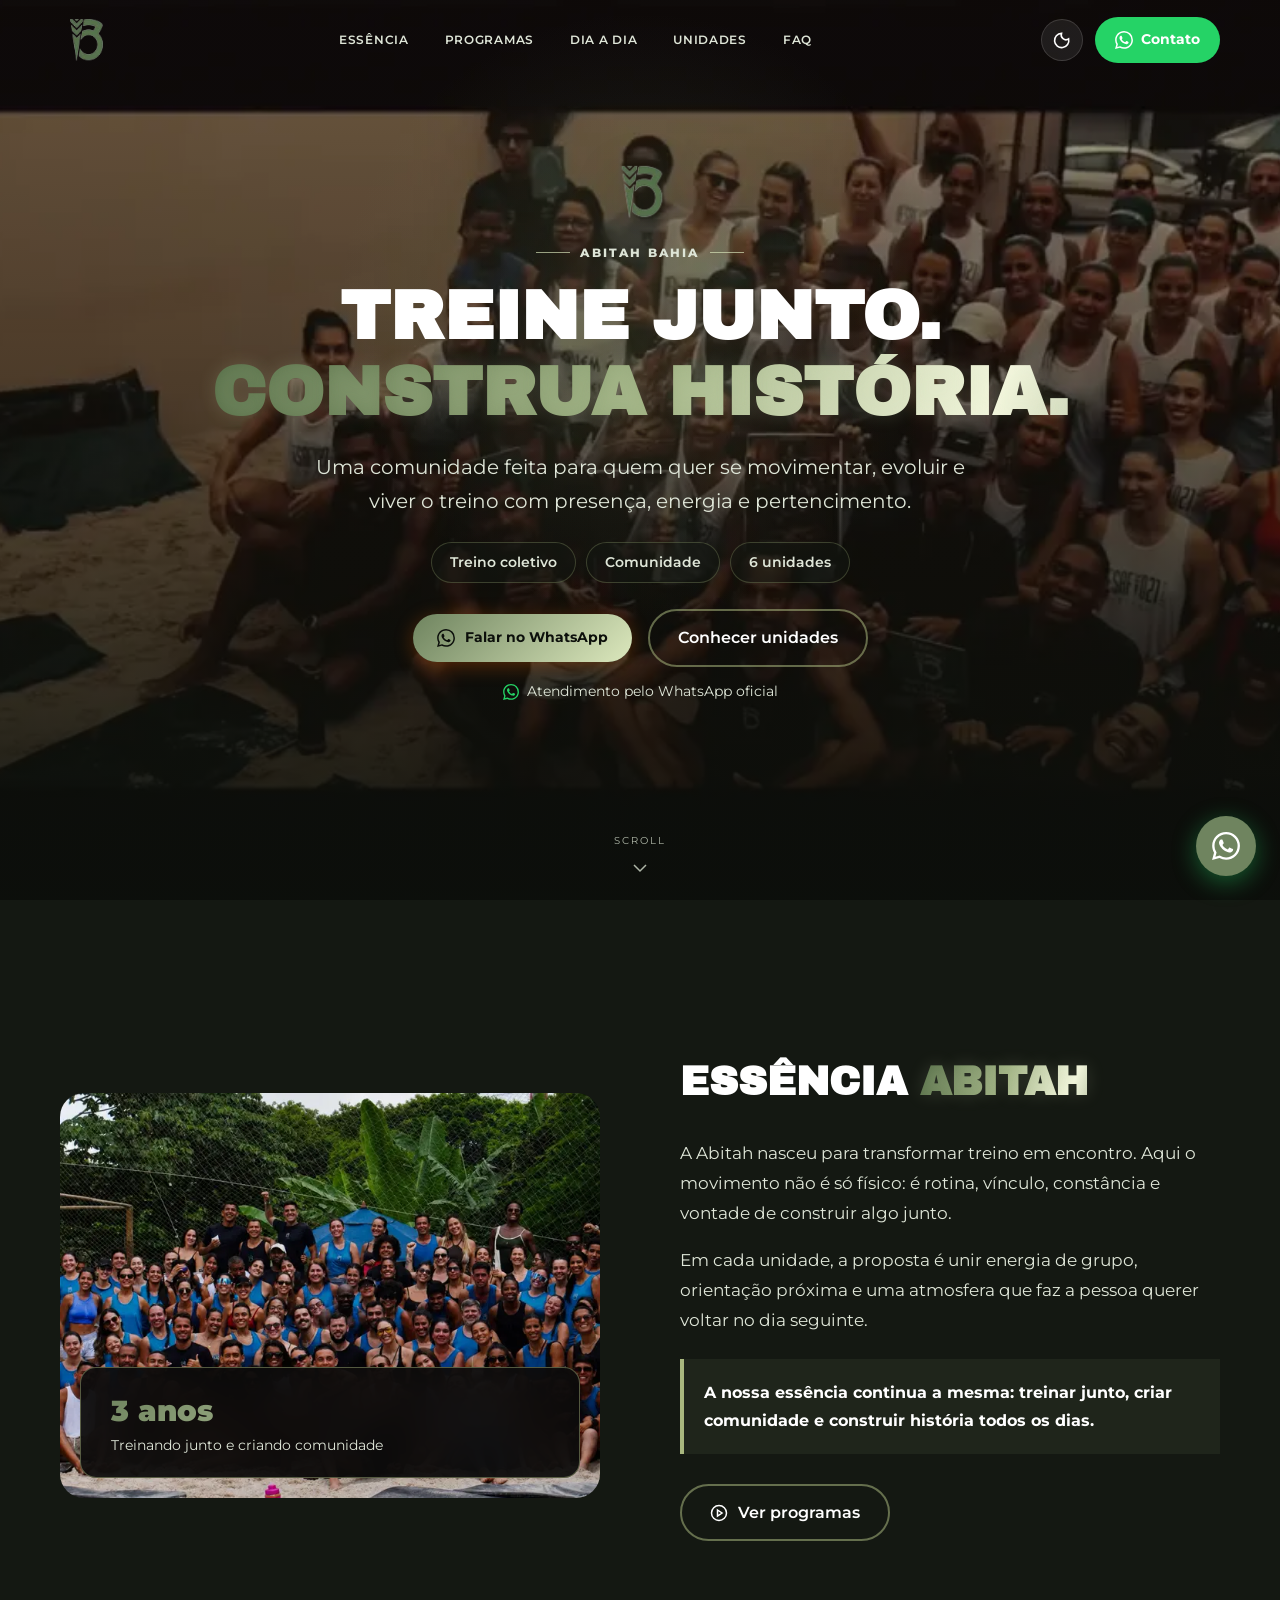
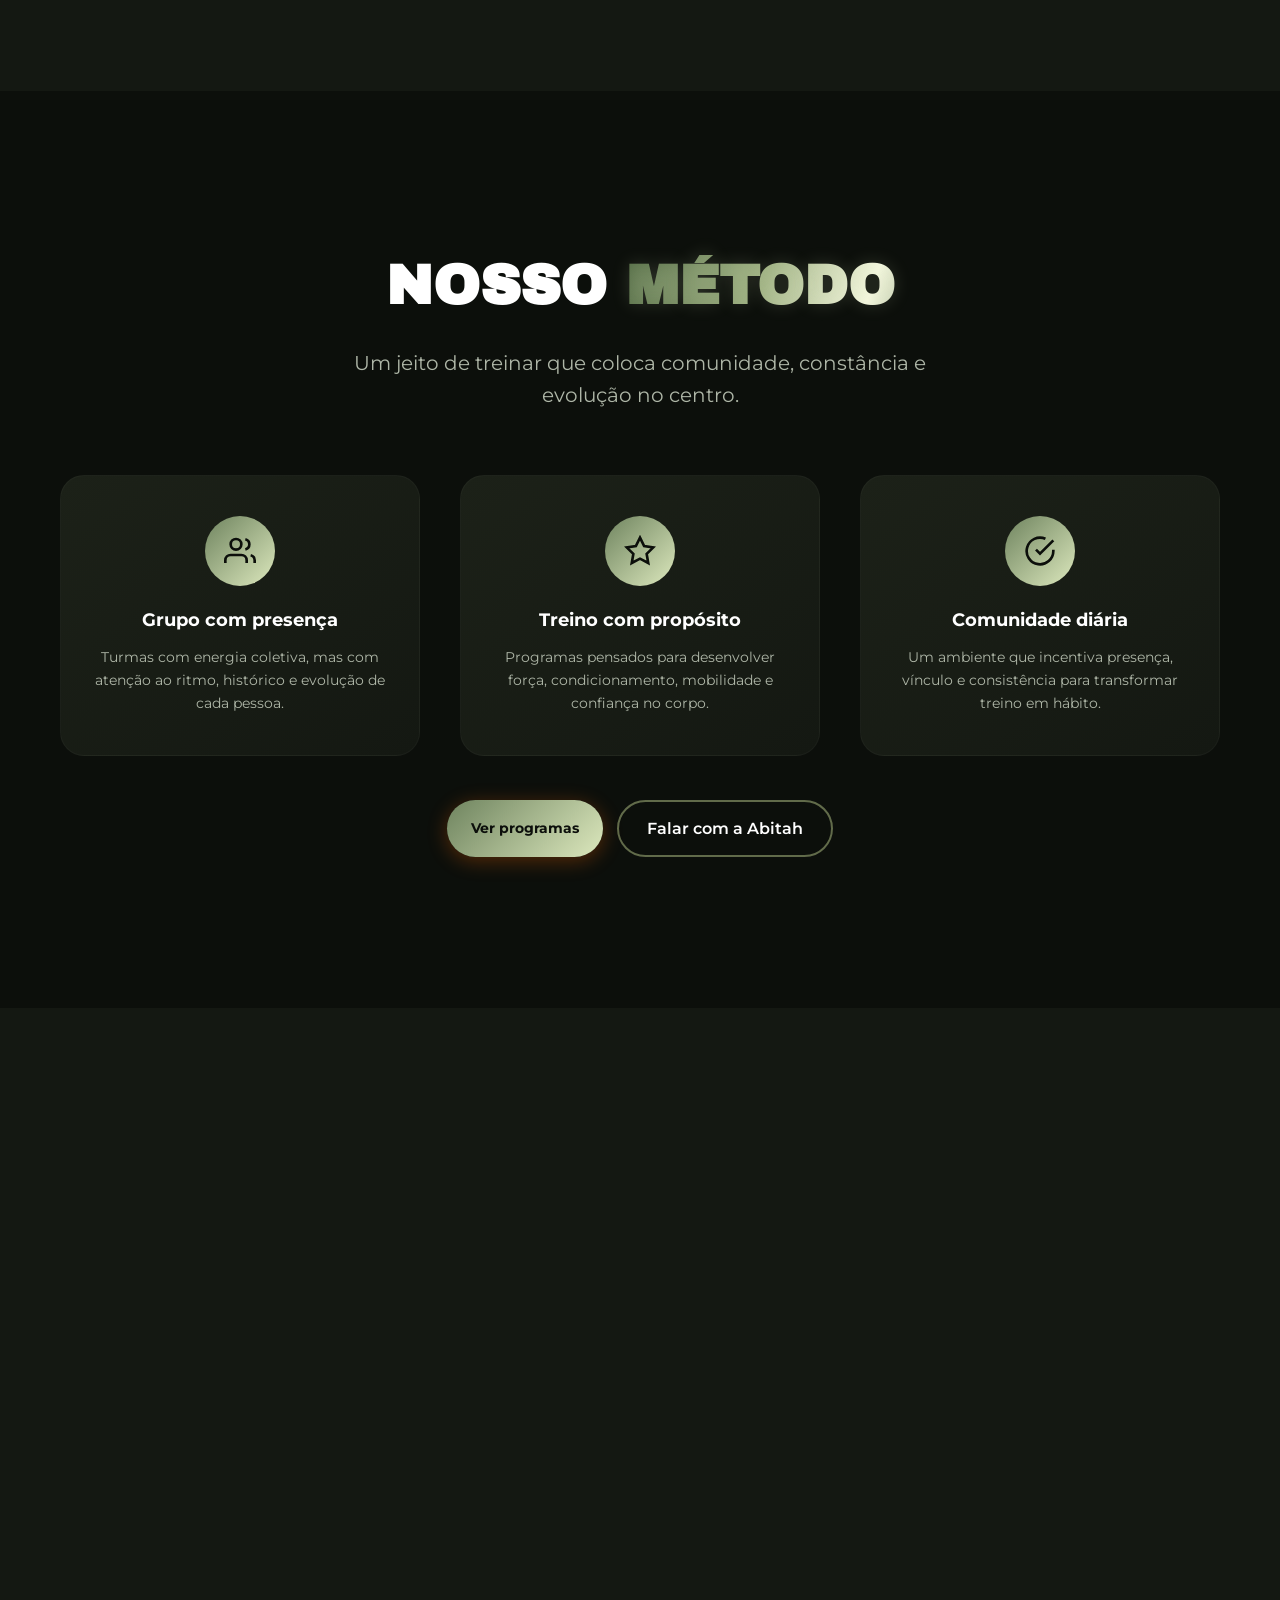
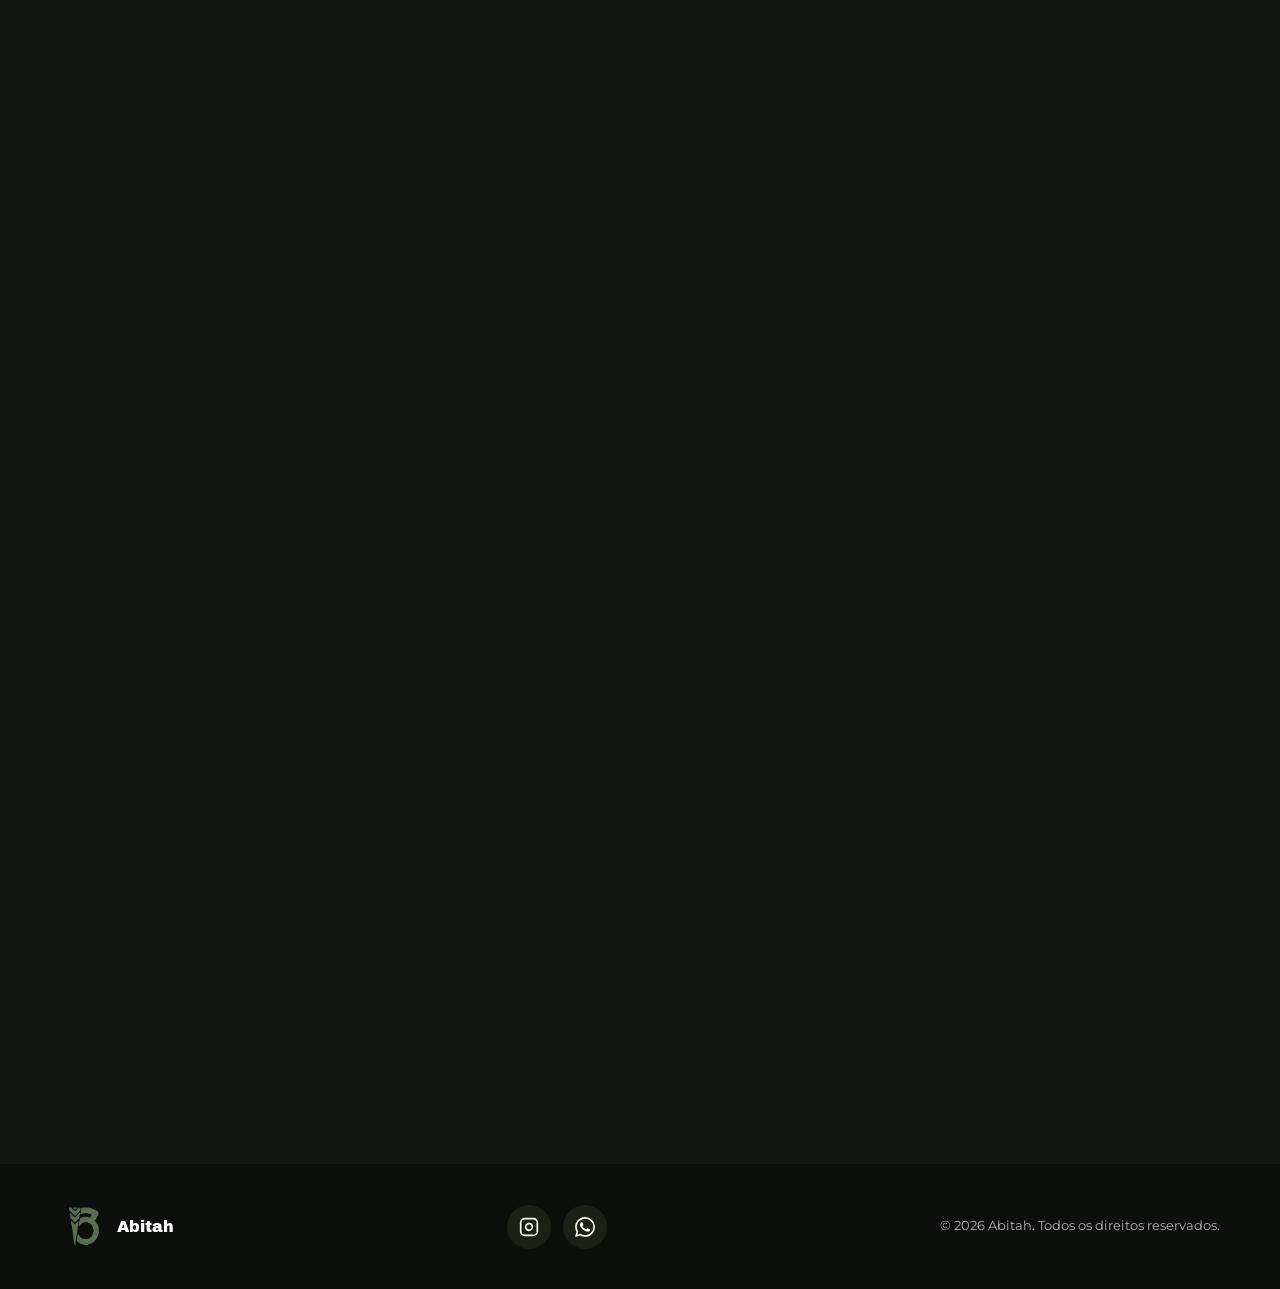
==== commit 9c8a6d47: "Optimize Abitah initial mobile load" ====
--- a/index.html
+++ b/index.html
@@ -1,10 +1,10 @@
-<!DOCTYPE html>
+﻿<!DOCTYPE html>
 <html lang="pt-BR">
 <head>
     <meta charset="UTF-8">
     <meta name="viewport" content="width=device-width, initial-scale=1.0">
     <meta http-equiv="X-UA-Compatible" content="IE=edge">
-    
+
     <!-- SEO -->
     <title>Abitah | Treine junto, crie comunidade e construa história</title>
     <meta name="description" content="Abitah é treino, comunidade e movimento todos os dias. Conheça nossas unidades na Bahia e fale pelo WhatsApp.">
@@ -12,7 +12,7 @@
     <meta name="author" content="Abitah">
     <meta name="robots" content="index, follow">
     <link rel="canonical" href="https://opatricksimon.github.io/abitah/">
-    
+
     <!-- Open Graph -->
     <meta property="og:type" content="website">
     <meta property="og:url" content="https://opatricksimon.github.io/abitah/">
@@ -20,2071 +20,30 @@
     <meta property="og:description" content="A essência Abitah: treinar junto, criar comunidade e construir história todos os dias.">
     <meta property="og:image" content="assets/images/abitah-community-700.webp">
     <meta property="og:locale" content="pt_BR">
-    
+
     <!-- Favicon -->
     <link rel="icon" type="image/png" sizes="32x32" href="assets/images/abitah-favicon-32.png">
     <link rel="apple-touch-icon" href="assets/images/abitah-logo-192.png">
-    <link rel="preload" as="image" href="assets/images/abitah-logo-mark-64.webp" fetchpriority="high">
-    
+    <link rel="preload" as="image" href="assets/images/abitah-logo-mark.webp" fetchpriority="high">
+    <link rel="preload" as="image" href="assets/images/hero-abitah-poster-640.webp" fetchpriority="high" media="(max-width: 899px)">
+    <link rel="preload" as="image" href="assets/images/hero-abitah-poster-960.webp" fetchpriority="high" media="(min-width: 900px)">
+
     <style>
-        /* ============================================
-           CSS RESET & VARIABLES
-           ============================================ */
-        *, *::before, *::after {
-            margin: 0;
-            padding: 0;
-            box-sizing: border-box;
-        }
-
-        :root {
-            --primary-orange: #FF6B00;
-            --primary-yellow: #FFB800;
-            --dark-bg: #0A0A0A;
-            --dark-secondary: #111111;
-            --dark-tertiary: #1A1A1A;
-            --text-white: #FFFFFF;
-            --text-gray: #888888;
-            --text-light-gray: #CCCCCC;
-            --gradient-primary: linear-gradient(135deg, var(--primary-orange), var(--primary-yellow));
-            --font-main: 'Montserrat', system-ui, -apple-system, BlinkMacSystemFont, 'Segoe UI', sans-serif;
-            --section-padding: clamp(80px, 12vw, 150px);
-            --container-max: 1400px;
-            --container-padding: clamp(20px, 5vw, 60px);
-            --transition-fast: 0.2s cubic-bezier(0.4, 0, 0.2, 1);
-            --transition-normal: 0.4s cubic-bezier(0.4, 0, 0.2, 1);
-            --transition-slow: 0.6s cubic-bezier(0.4, 0, 0.2, 1);
-            --radius-sm: 8px;
-            --radius-md: 16px;
-            --radius-lg: 24px;
-            --radius-full: 100px;
-            --whatsapp-green: #25D366;
-            --instagram-gradient: linear-gradient(45deg, #f09433 0%, #e6683c 25%, #dc2743 50%, #cc2366 75%, #bc1888 100%);
-            --google-blue: #4285F4;
-        }
-
-        html {
-            scroll-behavior: smooth;
-            -webkit-font-smoothing: antialiased;
-        }
-
-        body {
-            font-family: var(--font-main);
-            background-color: var(--dark-bg);
-            color: var(--text-white);
-            line-height: 1.6;
-            overflow-x: hidden;
-        }
-
-        img, video { max-width: 100%; height: auto; display: block; }
-        a { text-decoration: none; color: inherit; }
-        button { font-family: inherit; cursor: pointer; border: none; outline: none; }
-        ul { list-style: none; }
-
-        .container {
-            max-width: var(--container-max);
-            margin: 0 auto;
-            padding: 0 var(--container-padding);
-        }
-
-        .section-title {
-            font-size: clamp(2rem, 6vw, 3.5rem);
-            font-weight: 800;
-            text-align: center;
-            margin-bottom: 1rem;
-            letter-spacing: -0.03em;
-        }
-
-        .section-title span {
-            background: var(--gradient-primary);
-            -webkit-background-clip: text;
-            -webkit-text-fill-color: transparent;
-            background-clip: text;
-        }
-
-        .section-subtitle {
-            font-size: clamp(1rem, 2.5vw, 1.25rem);
-            color: var(--text-gray);
-            text-align: center;
-            max-width: 600px;
-            margin: 0 auto 4rem;
-            font-weight: 400;
-        }
-
-        /* ============================================
-           SCROLL PROGRESS BAR
-           ============================================ */
-        .scroll-progress {
-            position: fixed;
-            top: 0;
-            left: 0;
-            width: 0%;
-            height: 3px;
-            background: var(--gradient-primary);
-            z-index: 9999;
-            transition: width 0.1s linear;
-        }
-
-        /* ============================================
-           HEADER - NOVO DESIGN COM MENU
-           ============================================ */
-        .header {
-            position: fixed;
-            top: 3px;
-            left: 0;
-            right: 0;
-            z-index: 1000;
-            padding: 12px 0;
-            transition: all var(--transition-normal);
-        }
-
-        .header.scrolled {
-            background: rgba(10, 10, 10, 0.95);
-            backdrop-filter: blur(30px);
-            padding: 10px 0;
-        }
-
-        .header-container {
-            display: flex;
-            align-items: center;
-            justify-content: space-between;
-            gap: 20px;
-        }
-
-        .logo {
-            display: flex;
-            align-items: center;
-            gap: 10px;
-            transition: transform var(--transition-fast);
-        }
-
-        .logo:hover { transform: scale(1.05); }
-
-        .logo img {
-            height: 50px;
-            width: 50px;
-            border-radius: 50%;
-            object-fit: cover;
-        }
-
-        /* Menu de navegação */
-        .nav-menu {
-            display: none;
-            align-items: center;
-            gap: 8px;
-        }
-
-        @media (min-width: 900px) {
-            .nav-menu { display: flex; }
-        }
-
-        .nav-link {
-            padding: 10px 16px;
-            font-size: 0.85rem;
-            font-weight: 600;
-            color: var(--text-light-gray);
-            border-radius: var(--radius-full);
-            transition: all var(--transition-fast);
-        }
-
-        .nav-link:hover {
-            color: var(--text-white);
-            background: rgba(255, 255, 255, 0.05);
-        }
-
-        /* Botão de contato WhatsApp */
-        .btn-whatsapp-contact {
-            display: inline-flex;
-            align-items: center;
-            gap: 8px;
-            background: var(--whatsapp-green);
-            color: white;
-            font-size: 0.85rem;
-            font-weight: 700;
-            padding: 12px 20px;
-            border-radius: var(--radius-full);
-            transition: all var(--transition-normal);
-        }
-
-        .btn-whatsapp-contact:hover {
-            transform: translateY(-2px);
-            box-shadow: 0 8px 25px rgba(37, 211, 102, 0.4);
-        }
-
-        .btn-whatsapp-contact svg {
-            width: 18px;
-            height: 18px;
-        }
-
-        /* Menu mobile */
-        .mobile-menu-btn {
-            display: flex;
-            flex-direction: column;
-            gap: 5px;
-            background: none;
-            padding: 10px;
-        }
-
-        .mobile-menu-btn span {
-            width: 24px;
-            height: 2px;
-            background: var(--text-white);
-            transition: all var(--transition-fast);
-        }
-
-        @media (min-width: 900px) {
-            .mobile-menu-btn { display: none; }
-        }
-
-        /* ============================================
-           CTA BUTTONS
-           ============================================ */
-        .btn-primary {
-            display: inline-flex;
-            align-items: center;
-            justify-content: center;
-            gap: 10px;
-            background: var(--gradient-primary);
-            color: var(--dark-bg);
-            font-size: clamp(0.9rem, 2vw, 1rem);
-            font-weight: 700;
-            padding: 14px 28px;
-            border-radius: var(--radius-full);
-            transition: all var(--transition-normal);
-            box-shadow: 0 4px 20px rgba(255, 107, 0, 0.3);
-            position: relative;
-            overflow: hidden;
-        }
-
-        .btn-primary:hover {
-            transform: translateY(-3px);
-            box-shadow: 0 8px 30px rgba(255, 107, 0, 0.5);
-        }
-
-        .btn-primary.btn-small {
-            padding: 12px 24px;
-            font-size: 0.9rem;
-        }
-
-        .btn-secondary {
-            display: inline-flex;
-            align-items: center;
-            justify-content: center;
-            gap: 10px;
-            background: transparent;
-            color: var(--text-white);
-            font-size: 1rem;
-            font-weight: 600;
-            padding: 14px 28px;
-            border: 2px solid rgba(255, 107, 0, 0.5);
-            border-radius: var(--radius-full);
-            transition: all var(--transition-normal);
-        }
-
-        .btn-secondary:hover {
-            background: var(--primary-orange);
-            border-color: var(--primary-orange);
-            color: var(--dark-bg);
-        }
-
-        /* ============================================
-           HERO SECTION
-           ============================================ */
-        .hero {
-            position: relative;
-            min-height: 100vh;
-            min-height: 100dvh;
-            display: flex;
-            align-items: flex-end;
-            justify-content: center;
-            overflow: hidden;
-        }
-
-        .hero-bg {
-            position: absolute;
-            inset: 0;
-            z-index: -2;
-            background-image: url('assets/images/hero-abitah-poster-640.webp');
-            background-size: cover;
-            background-position: center bottom;
-        }
-
-        @media (min-width: 900px) {
-            .hero-bg {
-                background-image: url('assets/images/hero-abitah-poster-960.webp');
-            }
-        }
-
-        .hero-bg img,
-        .hero-bg video {
-            width: 100%;
-            height: 100%;
-            object-fit: cover;
-            object-position: center bottom;
-            animation: heroZoom 20s ease-in-out infinite alternate;
-        }
-
-        .hero-bg video {
-            min-width: 100%;
-            min-height: 100%;
-        }
-
-        section:not(.hero) {
-            content-visibility: auto;
-            contain-intrinsic-size: 900px;
-        }
-
-        @keyframes heroZoom {
-            0% { transform: scale(1); }
-            100% { transform: scale(1.05); }
-        }
-
-        .hero-overlay {
-            position: absolute;
-            inset: 0;
-            z-index: -1;
-            background: linear-gradient(
-                180deg,
-                rgba(10, 10, 10, 0.3) 0%,
-                rgba(10, 10, 10, 0.1) 30%,
-                rgba(10, 10, 10, 0.5) 60%,
-                rgba(10, 10, 10, 0.98) 100%
-            );
-        }
-
-        .hero-content {
-            text-align: center;
-            padding: 0 var(--container-padding) clamp(50px, 8vh, 100px);
-            max-width: 1000px;
-            animation: fadeInUp 1.2s cubic-bezier(0.4, 0, 0.2, 1);
-        }
-
-        @keyframes fadeInUp {
-            from { opacity: 0; transform: translateY(50px); }
-            to { opacity: 1; transform: translateY(0); }
-        }
-
-        .hero h1 {
-            font-size: clamp(2.2rem, 8vw, 4.5rem);
-            font-weight: 900;
-            line-height: 1.1;
-            margin-bottom: 20px;
-            letter-spacing: -0.04em;
-        }
-
-        .hero h1 span {
-            background: var(--gradient-primary);
-            -webkit-background-clip: text;
-            -webkit-text-fill-color: transparent;
-            background-clip: text;
-        }
-
-        /* Tags de modalidades com círculo/moldura */
-        .hero-tags {
-            display: flex;
-            flex-wrap: wrap;
-            justify-content: center;
-            gap: 10px;
-            margin-bottom: 20px;
-            animation: fadeInUp 1.2s cubic-bezier(0.4, 0, 0.2, 1) 0.2s both;
-        }
-
-        .hero-tag {
-            background: rgba(255, 255, 255, 0.08);
-            border: 1px solid rgba(255, 255, 255, 0.15);
-            padding: 8px 18px;
-            border-radius: var(--radius-full);
-            font-size: clamp(0.75rem, 2vw, 0.9rem);
-            font-weight: 600;
-            color: var(--text-light-gray);
-            backdrop-filter: blur(10px);
-            transition: all var(--transition-fast);
-        }
-
-        .hero-tag:hover {
-            background: rgba(255, 107, 0, 0.15);
-            border-color: rgba(255, 107, 0, 0.3);
-            color: var(--text-white);
-        }
-
-        /* Aceita Gympass / Totalpass */
-
-        .hero-cta {
-            display: flex;
-            flex-direction: column;
-            align-items: center;
-            justify-content: center;
-            gap: 16px;
-            animation: fadeInUp 1.2s cubic-bezier(0.4, 0, 0.2, 1) 0.4s both;
-        }
-
-        .hero-cta-hint {
-            display: flex;
-            align-items: center;
-            justify-content: center;
-            gap: 8px;
-            flex-basis: 100%;
-            width: 100%;
-            margin-top: -2px;
-            font-size: 0.85rem;
-            color: var(--text-light-gray);
-        }
-
-        .hero-cta-hint svg {
-            width: 16px;
-            height: 16px;
-            color: var(--whatsapp-green);
-        }
-
-        .hero-scroll {
-            position: absolute;
-            bottom: 20px;
-            left: 50%;
-            transform: translateX(-50%);
-            display: flex;
-            flex-direction: column;
-            align-items: center;
-            gap: 6px;
-            color: var(--text-gray);
-            font-size: 0.65rem;
-            text-transform: uppercase;
-            letter-spacing: 2px;
-            opacity: 0;
-            animation: fadeIn 1s ease 1.5s forwards, bounce 2.5s ease-in-out 2s infinite;
-        }
-
-        @keyframes fadeIn { to { opacity: 1; } }
-        @keyframes bounce {
-            0%, 100% { transform: translateX(-50%) translateY(0); }
-            50% { transform: translateX(-50%) translateY(10px); }
-        }
-
-        /* ============================================
-           SOBRE NÓS SECTION
-           ============================================ */
-        .about {
-            padding: var(--section-padding) 0;
-            background: var(--dark-secondary);
-        }
-
-        .about-content {
-            display: grid;
-            grid-template-columns: 1fr;
-            gap: 50px;
-            align-items: center;
-        }
-
-        @media (min-width: 900px) {
-            .about-content {
-                grid-template-columns: 1fr 1fr;
-                gap: 80px;
-            }
-        }
-
-        .about-image {
-            position: relative;
-            border-radius: var(--radius-lg);
-            overflow: hidden;
-            max-width: 560px;
-            margin: 0 auto;
-        }
-
-        .about-image img {
-            width: 100%;
-            aspect-ratio: 4/3;
-            object-fit: cover;
-            max-height: 460px;
-        }
-
-        .about-stats {
-            position: absolute;
-            bottom: 20px;
-            left: 20px;
-            right: 20px;
-            background: rgba(10, 10, 10, 0.9);
-            backdrop-filter: blur(20px);
-            padding: 20px 30px;
-            border-radius: var(--radius-md);
-            border: 1px solid rgba(255, 107, 0, 0.3);
-        }
-
-        .about-stats h4 {
-            font-size: 1.8rem;
-            font-weight: 900;
-            background: var(--gradient-primary);
-            -webkit-background-clip: text;
-            -webkit-text-fill-color: transparent;
-            background-clip: text;
-        }
-
-        .about-stats p {
-            font-size: 0.9rem;
-            color: var(--text-light-gray);
-        }
-
-        .about-text h2 {
-            font-size: clamp(1.8rem, 5vw, 2.5rem);
-            font-weight: 800;
-            margin-bottom: 24px;
-        }
-
-        .about-text h2 span {
-            background: var(--gradient-primary);
-            -webkit-background-clip: text;
-            -webkit-text-fill-color: transparent;
-            background-clip: text;
-        }
-
-        .about-text p {
-            color: var(--text-light-gray);
-            font-size: 1.05rem;
-            line-height: 1.8;
-            margin-bottom: 16px;
-        }
-
-        .about-text .highlight {
-            color: var(--text-white);
-            font-weight: 600;
-        }
-
-        .about-cta {
-            margin-top: 30px;
-        }
-
-        /* ============================================
-           METHOD SECTION
-           ============================================ */
-        .method {
-            padding: var(--section-padding) 0;
-            background: var(--dark-bg);
-        }
-
-        .method-grid {
-            display: grid;
-            grid-template-columns: 1fr;
-            gap: 24px;
-            margin-top: 4rem;
-        }
-
-        @media (min-width: 768px) {
-            .method-grid {
-                grid-template-columns: repeat(3, 1fr);
-                gap: 40px;
-            }
-        }
-
-        .method-card {
-            background: linear-gradient(145deg, var(--dark-tertiary), var(--dark-secondary));
-            border-radius: var(--radius-lg);
-            padding: 40px 32px;
-            text-align: center;
-            border: 1px solid rgba(255, 255, 255, 0.03);
-            transition: all var(--transition-normal);
-            position: relative;
-            overflow: hidden;
-        }
-
-        .method-card::before {
-            content: '';
-            position: absolute;
-            top: 0;
-            left: 50%;
-            transform: translateX(-50%);
-            width: 60px;
-            height: 3px;
-            background: var(--gradient-primary);
-            opacity: 0;
-            transition: all var(--transition-normal);
-        }
-
-        .method-card:hover {
-            transform: translateY(-10px);
-            border-color: rgba(255, 107, 0, 0.2);
-        }
-
-        .method-card:hover::before {
-            opacity: 1;
-            width: 100%;
-        }
-
-        .method-icon {
-            width: 70px;
-            height: 70px;
-            background: var(--gradient-primary);
-            border-radius: 50%;
-            display: flex;
-            align-items: center;
-            justify-content: center;
-            margin: 0 auto 20px;
-        }
-
-        .method-icon svg {
-            width: 32px;
-            height: 32px;
-            color: var(--dark-bg);
-        }
-
-        .method-card h3 {
-            font-size: 1.1rem;
-            font-weight: 700;
-            margin-bottom: 12px;
-        }
-
-        .method-card p {
-            font-size: 0.9rem;
-            color: var(--text-gray);
-            line-height: 1.6;
-        }
-
-        /* ============================================
-           PROGRAMAS SECTION
-           ============================================ */
-        .programs {
-            padding: var(--section-padding) 0;
-            background: var(--dark-secondary);
-        }
-
-        .programs-grid {
-            display: grid;
-            grid-template-columns: 1fr;
-            gap: 24px;
-            margin-top: 4rem;
-        }
-
-        @media (min-width: 600px) {
-            .programs-grid {
-                grid-template-columns: repeat(2, 1fr);
-            }
-        }
-
-        @media (min-width: 1024px) {
-            .programs-grid {
-                grid-template-columns: repeat(3, 1fr);
-            }
-        }
-
-        .program-card {
-            position: relative;
-            background: linear-gradient(145deg, var(--dark-tertiary), var(--dark-bg));
-            border-radius: var(--radius-lg);
-            overflow: hidden;
-            border: 1px solid rgba(255, 255, 255, 0.03);
-            transition: all var(--transition-normal);
-        }
-
-        .program-card:hover {
-            transform: translateY(-8px);
-            border-color: rgba(255, 107, 0, 0.2);
-        }
-
-        .program-badge {
-            position: absolute;
-            top: 16px;
-            left: 16px;
-            z-index: 2;
-            padding: 8px 14px;
-            border-radius: var(--radius-full);
-            font-size: 0.75rem;
-            font-weight: 800;
-            text-transform: uppercase;
-            letter-spacing: 0.5px;
-        }
-
-        .program-badge.prize {
-            background: linear-gradient(135deg, #FFD700, #FFA500);
-            color: var(--dark-bg);
-        }
-
-        .program-badge.favorite {
-            background: var(--gradient-primary);
-            color: var(--dark-bg);
-        }
-
-        .program-image {
-            aspect-ratio: 16/10;
-            overflow: hidden;
-        }
-
-        .program-image img {
-            width: 100%;
-            height: 100%;
-            object-fit: cover;
-            transition: transform var(--transition-slow);
-        }
-
-        .program-card:hover .program-image img {
-            transform: scale(1.08);
-        }
-
-        .program-content {
-            padding: 24px;
-        }
-
-        .program-icon {
-            width: 50px;
-            height: 50px;
-            background: var(--gradient-primary);
-            border-radius: 50%;
-            display: flex;
-            align-items: center;
-            justify-content: center;
-            margin-bottom: 16px;
-            margin-top: -45px;
-            position: relative;
-            z-index: 1;
-            border: 3px solid var(--dark-tertiary);
-        }
-
-        .program-icon svg {
-            width: 24px;
-            height: 24px;
-            color: var(--dark-bg);
-        }
-
-        .program-content h3 {
-            font-size: 1.2rem;
-            font-weight: 700;
-            margin-bottom: 10px;
-        }
-
-        .program-content p {
-            font-size: 0.9rem;
-            color: var(--text-gray);
-            line-height: 1.6;
-        }
-
-        /* ============================================
-           NOSSO DIA A DIA SECTION
-           ============================================ */
-        .daily {
-            padding: var(--section-padding) 0;
-            background: var(--dark-bg);
-        }
-
-        .daily-videos {
-            display: grid;
-            grid-template-columns: 1fr;
-            gap: 20px;
-            margin-top: 4rem;
-        }
-
-        @media (min-width: 768px) {
-            .daily-videos {
-                grid-template-columns: repeat(3, 1fr);
-            }
-        }
-
-        .daily-video {
-            aspect-ratio: 9/16;
-            border-radius: var(--radius-lg);
-            overflow: hidden;
-            background: var(--dark-tertiary);
-        }
-
-        .daily-video iframe,
-        .daily-video video {
-            width: 100%;
-            height: 100%;
-            object-fit: cover;
-        }
-
-        .instagram-cta {
-            text-align: center;
-            margin-top: 40px;
-        }
-
-        .btn-instagram {
-            display: inline-flex;
-            align-items: center;
-            gap: 10px;
-            background: var(--instagram-gradient);
-            color: white;
-            font-size: 1rem;
-            font-weight: 700;
-            padding: 16px 32px;
-            border-radius: var(--radius-full);
-            transition: all var(--transition-normal);
-        }
-
-        .btn-instagram:hover {
-            transform: translateY(-3px);
-            box-shadow: 0 10px 30px rgba(225, 48, 108, 0.4);
-        }
-
-        .btn-instagram svg {
-            width: 22px;
-            height: 22px;
-        }
-
-        /* ============================================
-           FAQ SECTION
-           ============================================ */
-        .faq {
-            padding: var(--section-padding) 0;
-            background: var(--dark-secondary);
-        }
-
-        .faq-grid {
-            max-width: 800px;
-            margin: 0 auto;
-        }
-
-        .faq-list {
-            max-width: 860px;
-            margin: 0 auto;
-        }
-
-        .faq-item {
-            background: linear-gradient(145deg, var(--dark-tertiary), var(--dark-secondary));
-            border-radius: var(--radius-md);
-            margin-bottom: 1rem;
-            border: 1px solid rgba(255, 255, 255, 0.03);
-            overflow: hidden;
-        }
-
-        .faq-question {
-            width: 100%;
-            padding: 1.25rem;
-            display: flex;
-            justify-content: space-between;
-            align-items: center;
-            gap: 18px;
-            background: transparent;
-            color: var(--text-white);
-            cursor: pointer;
-            font-weight: 600;
-            font-size: 1rem;
-            text-align: left;
-            transition: all var(--transition-fast);
-        }
-
-        .faq-question span:first-child {
-            flex: 1 1 auto;
-        }
-
-        .faq-icon {
-            flex: 0 0 28px;
-            width: 28px;
-            height: 28px;
-            display: inline-flex;
-            align-items: center;
-            justify-content: center;
-            border-radius: 999px;
-            color: var(--brand-green-soft);
-            background: rgba(168, 183, 126, 0.1);
-        }
-
-        .faq-question:hover {
-            background: rgba(255, 255, 255, 0.02);
-        }
-
-        .faq-question svg {
-            width: 18px;
-            height: 18px;
-            transition: transform var(--transition-fast);
-            color: var(--primary-orange);
-        }
-
-        .faq-item.active .faq-question svg {
-            transform: rotate(180deg);
-        }
-
-        .faq-answer {
-            padding: 0 1.25rem;
-            max-height: 0;
-            overflow: hidden;
-            transition: all var(--transition-normal);
-            color: var(--text-gray);
-            line-height: 1.6;
-        }
-
-        .faq-item.active .faq-answer {
-            padding: 0 1.25rem 1.25rem;
-            max-height: 300px;
-        }
-
-        /* ============================================
-           FORM SECTION
-           ============================================ */
-        .form-section {
-            padding: var(--section-padding) 0;
-            background: var(--dark-secondary);
-        }
-
-        .form-container {
-            max-width: 520px;
-            margin: 0 auto;
-            background: linear-gradient(145deg, var(--dark-tertiary), var(--dark-secondary));
-            border-radius: var(--radius-lg);
-            padding: clamp(32px, 6vw, 48px);
-            border: 1px solid rgba(255, 255, 255, 0.03);
-        }
-
-        .form-header {
-            text-align: center;
-            margin-bottom: 2rem;
-        }
-
-        .form-header h2 {
-            font-size: clamp(1.5rem, 4vw, 2rem);
-            font-weight: 800;
-            margin-bottom: 8px;
-        }
-
-        .form-header p {
-            color: var(--text-gray);
-        }
-
-        .form-group {
-            margin-bottom: 18px;
-        }
-
-        .form-group label {
-            display: block;
-            font-size: 0.85rem;
-            font-weight: 600;
-            margin-bottom: 8px;
-            color: var(--text-light-gray);
-        }
-
-        .form-group label span {
-            color: var(--primary-orange);
-        }
-
-        .form-group input,
-        .form-group select {
-            width: 100%;
-            padding: 16px 20px;
-            background: var(--dark-bg);
-            border: 2px solid rgba(255, 255, 255, 0.06);
-            border-radius: var(--radius-md);
-            color: var(--text-white);
-            font-size: 1rem;
-            font-family: inherit;
-            transition: all var(--transition-fast);
-        }
-
-        .form-group input::placeholder {
-            color: var(--text-gray);
-        }
-
-        .form-group input:focus,
-        .form-group select:focus {
-            outline: none;
-            border-color: var(--primary-orange);
-        }
-
-        .form-group select {
-            cursor: pointer;
-            appearance: none;
-            background-image: url("data:image/svg+xml,%3Csvg xmlns='http://www.w3.org/2000/svg' width='24' height='24' viewBox='0 0 24 24' fill='none' stroke='%23FF6B00' stroke-width='2'%3E%3Cpolyline points='6 9 12 15 18 9'%3E%3C/polyline%3E%3C/svg%3E");
-            background-repeat: no-repeat;
-            background-position: right 16px center;
-            background-size: 20px;
-        }
-
-        .form-submit .btn-primary {
-            width: 100%;
-        }
-
-        .form-privacy {
-            text-align: center;
-            margin-top: 16px;
-            font-size: 0.8rem;
-            color: var(--text-gray);
-        }
-
-        /* ============================================
-           FOOTER
-           ============================================ */
-        .footer {
-            background: var(--dark-bg);
-            border-top: 1px solid rgba(255, 255, 255, 0.03);
-            padding: 40px 0;
-        }
-
-        .footer-content {
-            display: flex;
-            flex-direction: column;
-            align-items: center;
-            gap: 24px;
-            text-align: center;
-        }
-
-        @media (min-width: 768px) {
-            .footer-content {
-                flex-direction: row;
-                justify-content: space-between;
-                text-align: left;
-            }
-        }
-
-        .footer-logo {
-            display: flex;
-            align-items: center;
-            gap: 12px;
-        }
-
-        .footer-logo img {
-            height: 45px;
-            width: 45px;
-            border-radius: 50%;
-        }
-
-        .footer-social {
-            display: flex;
-            gap: 12px;
-        }
-
-        .footer-social a {
-            width: 44px;
-            height: 44px;
-            background: var(--dark-tertiary);
-            border-radius: 50%;
-            display: flex;
-            align-items: center;
-            justify-content: center;
-            transition: all var(--transition-normal);
-        }
-
-        .footer-social a:hover {
-            background: var(--primary-orange);
-            transform: translateY(-3px);
-        }
-
-        .footer-copy {
-            font-size: 0.8rem;
-            color: var(--text-gray);
-        }
-
-        /* ============================================
-           FLOATING WHATSAPP
-           ============================================ */
-        .whatsapp-float {
-            position: fixed;
-            bottom: 24px;
-            right: 24px;
-            z-index: 999;
-            width: 60px;
-            height: 60px;
-            background: var(--whatsapp-green);
-            border-radius: 50%;
-            display: flex;
-            align-items: center;
-            justify-content: center;
-            box-shadow: 0 6px 25px rgba(37, 211, 102, 0.4);
-            transition: all var(--transition-normal);
-            animation: floatPulse 3s ease-in-out infinite;
-        }
-
-        @keyframes floatPulse {
-            0%, 100% { transform: scale(1); }
-            50% { transform: scale(1.05); }
-        }
-
-        .whatsapp-float:hover {
-            transform: scale(1.1);
-            animation: none;
-        }
-
-        .whatsapp-float svg {
-            width: 28px;
-            height: 28px;
-            color: white;
-        }
-
-        /* ============================================
-           MODAL
-           ============================================ */
-        .modal-overlay {
-            position: fixed;
-            inset: 0;
-            background: rgba(10, 10, 10, 0.95);
-            z-index: 2000;
-            display: none;
-            align-items: center;
-            justify-content: center;
-            padding: 24px;
-        }
-
-        .modal-overlay.active {
-            display: flex;
-        }
-
-        .modal-content {
-            background: var(--dark-secondary);
-            border-radius: var(--radius-lg);
-            padding: clamp(32px, 6vw, 48px);
-            max-width: 450px;
-            text-align: center;
-            border: 1px solid rgba(255, 107, 0, 0.2);
-        }
-
-        .modal-icon {
-            width: 80px;
-            height: 80px;
-            background: rgba(37, 211, 102, 0.1);
-            border: 2px solid #25D366;
-            border-radius: 50%;
-            display: flex;
-            align-items: center;
-            justify-content: center;
-            margin: 0 auto 24px;
-        }
-
-        .modal-icon svg {
-            width: 40px;
-            height: 40px;
-            color: #25D366;
-        }
-
-        .modal-content h3 {
-            font-size: 1.5rem;
-            margin-bottom: 12px;
-        }
-
-        .modal-content p {
-            color: var(--text-gray);
-            margin-bottom: 20px;
-        }
-
-        .modal-close {
-            background: none;
-            color: var(--text-gray);
-            font-size: 0.9rem;
-            margin-top: 12px;
-        }
-
-        /* ============================================
-           REVEAL ANIMATIONS
-           ============================================ */
-        .reveal {
-            opacity: 0;
-            transform: translateY(30px);
-            transition: all 0.8s cubic-bezier(0.4, 0, 0.2, 1);
-        }
-
-        .reveal.active {
-            opacity: 1;
-            transform: translateY(0);
-        }
-
-        .reveal-stagger > * {
-            opacity: 0;
-            transform: translateY(20px);
-            transition: all 0.6s cubic-bezier(0.4, 0, 0.2, 1);
-        }
-
-        .reveal-stagger.active > *:nth-child(1) { transition-delay: 0.1s; }
-        .reveal-stagger.active > *:nth-child(2) { transition-delay: 0.2s; }
-        .reveal-stagger.active > *:nth-child(3) { transition-delay: 0.3s; }
-        .reveal-stagger.active > *:nth-child(4) { transition-delay: 0.4s; }
-        .reveal-stagger.active > *:nth-child(5) { transition-delay: 0.5s; }
-        .reveal-stagger.active > *:nth-child(6) { transition-delay: 0.6s; }
-
-        .reveal-stagger.active > * {
-            opacity: 1;
-            transform: translateY(0);
-        }
-
-        /* Mobile menu overlay */
-        .mobile-menu-overlay {
-            position: fixed;
-            inset: 0;
-            background: rgba(10, 10, 10, 0.98);
-            z-index: 1001;
-            display: none;
-            flex-direction: column;
-            align-items: center;
-            justify-content: center;
-            gap: 24px;
-        }
-
-        .mobile-menu-overlay.active {
-            display: flex;
-        }
-
-        .mobile-menu-overlay a {
-            font-size: 1.3rem;
-            font-weight: 600;
-            padding: 12px 24px;
-        }
-
-        .mobile-menu-close {
-            position: absolute;
-            top: 20px;
-            right: 20px;
-            background: none;
-            color: var(--text-white);
-            font-size: 2rem;
-        }
-        /* ============================================
-           ABITAH THEME OVERRIDES
-           ============================================ */
-        :root {
-            --primary-orange: #6f845f;
-            --primary-yellow: #a8b77e;
-            --brand-green: #6f845f;
-            --brand-green-dark: #314329;
-            --brand-green-soft: #a8b77e;
-            --dark-bg: #0c0f0b;
-            --dark-secondary: #141812;
-            --dark-tertiary: #1c2118;
-            --text-white: #ffffff;
-            --text-gray: #aeb6a7;
-            --text-light-gray: #dfe6d8;
-            --gradient-primary: linear-gradient(135deg, #6f845f, #dce8bd);
-            --font-main: 'Montserrat', system-ui, -apple-system, BlinkMacSystemFont, 'Segoe UI', sans-serif;
-            --font-display: 'Archivo Black', Impact, 'Arial Black', system-ui, sans-serif;
-            --whatsapp-green: #25d366;
-        }
-
-        body.theme-light {
-            --dark-bg: #f3f8ef;
-            --dark-secondary: #e2ecd9;
-            --dark-tertiary: #fbfff7;
-            --text-white: #11160f;
-            --text-gray: #5e6958;
-            --text-light-gray: #283124;
-            --gradient-primary: linear-gradient(135deg, #536b45, #8fa16b);
-        }
-
-        body {
-            transition: background-color var(--transition-normal), color var(--transition-normal);
-        }
-
-        html {
-            scrollbar-width: thin;
-            scrollbar-color: var(--brand-green-soft) var(--dark-bg);
-        }
-
-        body::-webkit-scrollbar {
-            width: 7px;
-        }
-
-        body::-webkit-scrollbar-track {
-            background: var(--dark-bg);
-        }
-
-        body::-webkit-scrollbar-thumb {
-            background: linear-gradient(180deg, var(--brand-green-soft), var(--brand-green));
-            border-radius: 999px;
-        }
-
-        .scroll-progress {
-            top: 14vh;
-            left: auto;
-            right: 14px;
-            width: 3px;
-            max-height: 72vh;
-            height: 0;
-            border-radius: 999px;
-            background: linear-gradient(180deg, #dce8bd, var(--brand-green), #ffffff);
-            box-shadow: 0 0 18px rgba(111, 132, 95, 0.65);
-        }
-
-        .header.scrolled {
-            background: rgba(12, 15, 11, 0.9);
-            border-bottom: 1px solid rgba(168, 183, 126, 0.14);
-        }
-
-        body.theme-light .header.scrolled {
-            background: rgba(236, 245, 228, 0.92);
-        }
-
-        .logo img,
-        .footer-logo img {
-            object-fit: contain;
-            border-radius: 0;
-            background: transparent;
-        }
-
-        .nav-menu {
-            gap: 4px;
-        }
-
-        @media (min-width: 900px) {
-            .header-container {
-                justify-content: flex-start;
-                gap: 8px;
-            }
-
-            .nav-menu {
-                margin-left: auto;
-                margin-right: auto;
-            }
-
-            .theme-toggle {
-                margin-left: 0;
-                margin-right: 4px;
-                flex: 0 0 42px;
-            }
-
-            .btn-whatsapp-contact {
-                flex: 0 0 auto;
-            }
-        }
-
-        .nav-link {
-            text-transform: uppercase;
-            letter-spacing: 0.06em;
-            font-size: 0.73rem;
-        }
-
-        .theme-toggle {
-            width: 42px;
-            height: 42px;
-            display: inline-flex;
-            align-items: center;
-            justify-content: center;
-            border-radius: 999px;
-            color: var(--text-white);
-            background: rgba(255, 255, 255, 0.08);
-            border: 1px solid rgba(255, 255, 255, 0.14);
-            transition: all var(--transition-fast);
-        }
-
-        .theme-toggle:hover {
-            transform: translateY(-2px);
-            border-color: rgba(168, 183, 126, 0.7);
-            background: rgba(111, 132, 95, 0.28);
-        }
-
-        .theme-toggle svg {
-            width: 19px;
-            height: 19px;
-        }
-
-        .theme-icon-light {
-            display: none;
-        }
-
-        body.theme-light .theme-icon-dark {
-            display: none;
-        }
-
-        body.theme-light .theme-icon-light {
-            display: block;
-        }
-
-        @keyframes abitahMetalFlow {
-            0%, 100% { background-position: 0% 50%; }
-            50% { background-position: 100% 50%; }
-        }
-
-        @keyframes abitahSoftPulse {
-            0%, 100% {
-                box-shadow: 0 8px 28px rgba(111, 132, 95, 0.22), 0 0 0 0 rgba(220, 232, 189, 0.24);
-            }
-            50% {
-                box-shadow: 0 12px 40px rgba(111, 132, 95, 0.38), 0 0 0 9px rgba(220, 232, 189, 0);
-            }
-        }
-
-        @keyframes abitahShineSweep {
-            0% { transform: translateX(-135%) skewX(-18deg); }
-            45%, 100% { transform: translateX(135%) skewX(-18deg); }
-        }
-
-        .hero h1 span,
-        .section-title span,
-        .about-text h2 span {
-            background-image: linear-gradient(110deg, #536b45 0%, #9fb183 24%, #f4f7df 42%, #6f845f 58%, #dce8bd 78%, #536b45 100%);
-            background-size: 220% auto;
-            -webkit-background-clip: text;
-            -webkit-text-fill-color: transparent;
-            background-clip: text;
-            animation: abitahMetalFlow 8s ease-in-out infinite;
-            text-shadow: 0 0 18px rgba(220, 232, 189, 0.16);
-        }
-
-        .btn-primary,
-        .btn-secondary,
-        .whatsapp-float {
-            isolation: isolate;
-            position: relative;
-            overflow: hidden;
-        }
-
-        .btn-primary::before,
-        .btn-secondary::before,
-        .whatsapp-float::before {
-            content: "";
-            position: absolute;
-            inset: -30% -55%;
-            z-index: 0;
-            background: linear-gradient(105deg, transparent 35%, rgba(255, 255, 255, 0.44) 48%, rgba(255, 255, 255, 0.12) 54%, transparent 68%);
-            transform: translateX(-135%) skewX(-18deg);
-            pointer-events: none;
-        }
-
-        .hero-cta .btn-primary,
-        .hero-cta .btn-secondary,
-        #openContactForm,
-        .form-submit .btn-primary,
-        .franchise-strip .btn-primary,
-        .section-cta .btn-primary,
-        .section-cta .btn-secondary {
-            animation: abitahSoftPulse 3.8s ease-in-out infinite;
-        }
-
-        .hero-cta .btn-secondary,
-        .franchise-strip .btn-secondary {
-            position: relative;
-            overflow: hidden;
-        }
-
-        .btn-primary:hover::before,
-        .btn-secondary:hover::before,
-        .whatsapp-float:hover::before {
-            animation: abitahShineSweep 1.15s ease-out;
-        }
-
-        .hero-cta .btn-primary::before,
-        .hero-cta .btn-secondary::before,
-        #openContactForm::before,
-        .form-submit .btn-primary::before,
-        .franchise-strip .btn-primary::before,
-        .section-cta .btn-primary::before,
-        .section-cta .btn-secondary::before {
-            animation: abitahShineSweep 5.6s ease-in-out infinite;
-        }
-
-        @media (prefers-reduced-motion: reduce) {
-            .hero h1 span,
-            .section-title span,
-            .about-text h2 span,
-            .hero-cta .btn-primary,
-            .hero-cta .btn-secondary,
-            #openContactForm,
-            .form-submit .btn-primary,
-            .franchise-strip .btn-primary,
-            .section-cta .btn-primary,
-            .section-cta .btn-secondary,
-            .btn-primary::before,
-            .btn-secondary::before,
-            .whatsapp-float::before {
-                animation: none !important;
-            }
-        }
-
-        @media (max-width: 899px) {
-            .hero-bg img,
-            .hero-bg video,
-            .hero h1 span,
-            .section-title span,
-            .about-text h2 span,
-            .hero-cta .btn-primary,
-            .hero-cta .btn-secondary,
-            #openContactForm,
-            .form-submit .btn-primary,
-            .franchise-strip .btn-primary,
-            .section-cta .btn-primary,
-            .section-cta .btn-secondary,
-            .btn-primary::before,
-            .btn-secondary::before,
-            .whatsapp-float,
-            .whatsapp-float::before {
-                animation: none !important;
-            }
-
-            .hero-scroll {
-                animation: fadeIn 0.6s ease 1.2s forwards;
-            }
-        }
-
-        .btn-primary {
-            color: #0c0f0b;
-        }
-
-        .btn-secondary {
-            border-color: rgba(168, 183, 126, 0.55);
-        }
-
-        .btn-secondary:hover {
-            background: var(--brand-green);
-            border-color: var(--brand-green);
-            color: #ffffff;
-        }
-
-        .hero {
-            align-items: center;
-        }
-
-        .hero-bg video {
-            object-position: center center;
-            filter: saturate(0.88) contrast(1.05);
-        }
-
-        .hero-overlay {
-            background:
-                radial-gradient(circle at 50% 35%, rgba(111, 132, 95, 0.2), transparent 35%),
-                linear-gradient(180deg, rgba(12, 15, 11, 0.28) 0%, rgba(12, 15, 11, 0.5) 46%, rgba(12, 15, 11, 0.96) 100%);
-        }
-
-        .hero-content {
-            padding-bottom: clamp(54px, 10vh, 120px);
-        }
-
-        .hero-logo-mark {
-            width: clamp(52px, 7vw, 82px);
-            margin: 0 auto 12px;
-            filter: drop-shadow(0 14px 30px rgba(0, 0, 0, 0.38));
-        }
-
-        @media (min-width: 900px) {
-            .hero-logo-mark {
-                width: clamp(46px, 4.8vw, 64px);
-                margin-top: clamp(42px, 6vh, 58px);
-                margin-bottom: 12px;
-                opacity: 0.98;
-            }
-        }
-
-        .eyebrow {
-            display: inline-flex;
-            align-items: center;
-            gap: 10px;
-            color: var(--text-light-gray);
-            font-size: 0.76rem;
-            font-weight: 800;
-            letter-spacing: 0.18em;
-            text-transform: uppercase;
-            margin-bottom: 16px;
-        }
-
-        .eyebrow::before,
-        .eyebrow::after {
-            content: "";
-            width: 34px;
-            height: 1px;
-            background: rgba(220, 232, 189, 0.65);
-        }
-
-        .hero h1,
-        .section-title,
-        .about-text h2 {
-            font-family: var(--font-display);
-            text-transform: uppercase;
-            letter-spacing: 0;
-        }
-
-        .hero h1 {
-            max-width: min(1120px, calc(100vw - 48px));
-            font-size: clamp(3rem, 5.4vw, 5.1rem);
-            margin-left: auto;
-            margin-right: auto;
-            text-wrap: balance;
-        }
-
-        .hero h1 span {
-            white-space: nowrap;
-        }
-
-        .hero-copy {
-            max-width: 690px;
-            margin: 0 auto 24px;
-            color: var(--text-light-gray);
-            font-size: clamp(1rem, 2.4vw, 1.25rem);
-            line-height: 1.7;
-        }
-
-        body.theme-light .hero-copy {
-            color: #dfe6d8;
-        }
-
-        body.theme-light .hero-cta .btn-secondary {
-            color: #ffffff;
-            border-color: rgba(220, 232, 189, 0.7);
-            background: rgba(12, 15, 11, 0.22);
-        }
-
-        .hero-tags {
-            margin-bottom: 26px;
-        }
-
-        .hero-tag {
-            color: var(--text-light-gray);
-            border-color: rgba(168, 183, 126, 0.28);
-            background: rgba(20, 24, 18, 0.52);
-        }
-
-        body.theme-light .hero-tag {
-            background: rgba(243, 248, 239, 0.82);
-        }
-
-        .hero-cta {
-            flex-direction: row;
-            justify-content: center;
-            flex-wrap: wrap;
-        }
-
-        .hero-cta .btn-primary,
-        .hero-cta .btn-secondary {
-            justify-content: center;
-        }
-
-        .about-image img {
-            aspect-ratio: 4 / 3;
-        }
-
-        .about-stats {
-            border-color: rgba(168, 183, 126, 0.45);
-        }
-
-        body.theme-light .about-stats p {
-            color: #f2f5ec;
-        }
-
-        .essence-quote {
-            margin-top: 24px;
-            padding: 20px;
-            border-left: 4px solid var(--brand-green-soft);
-            background: rgba(168, 183, 126, 0.08);
-            color: var(--text-white);
-            font-weight: 700;
-            line-height: 1.7;
-        }
-
-        .program-card {
-            border-color: rgba(168, 183, 126, 0.12);
-        }
-
-        body.theme-light .faq-item,
-        body.theme-light .faq-question {
-            color: #11160f;
-        }
-
-        .program-card::after {
-            content: "";
-            position: absolute;
-            inset: auto 18px 18px;
-            height: 1px;
-            background: linear-gradient(90deg, transparent, rgba(168, 183, 126, 0.52), transparent);
-        }
-
-        .program-badge {
-            background: rgba(111, 132, 95, 0.94) !important;
-            color: #ffffff !important;
-        }
-
-        .daily-videos {
-            display: grid;
-            grid-template-columns: repeat(3, minmax(0, 1fr));
-            gap: 22px;
-            align-items: stretch;
-            margin-top: 42px;
-        }
-
-        .daily-video {
-            position: relative;
-            aspect-ratio: 9 / 16;
-            overflow: hidden;
-            border-radius: 18px;
-            background: #050705;
-            border: 1px solid rgba(168, 183, 126, 0.2);
-            box-shadow: 0 26px 60px rgba(0, 0, 0, 0.32);
-        }
-
-        .daily-video video {
-            width: 100%;
-            height: 100%;
-            object-fit: cover;
-        }
-
-        .daily-video .video-play {
-            position: absolute;
-            left: 50%;
-            top: 50%;
-            width: 62px;
-            height: 62px;
-            transform: translate(-50%, -50%);
-            display: inline-flex;
-            align-items: center;
-            justify-content: center;
-            border-radius: 999px;
-            color: #0c0f0b;
-            background: rgba(220, 232, 189, 0.92);
-            border: 1px solid rgba(255, 255, 255, 0.5);
-            box-shadow: 0 16px 50px rgba(0, 0, 0, 0.45);
-            transition: all var(--transition-fast);
-        }
-
-        .daily-video .video-play:hover {
-            transform: translate(-50%, -50%) scale(1.06);
-            background: #ffffff;
-        }
-
-        .daily-video .video-play svg {
-            width: 24px;
-            height: 24px;
-            margin-left: 3px;
-        }
-
-        .daily-video.is-playing .video-play {
-            opacity: 0;
-            pointer-events: none;
-        }
-
-        .daily-video-caption {
-            position: absolute;
-            left: 16px;
-            right: 16px;
-            bottom: 14px;
-            display: flex;
-            justify-content: space-between;
-            gap: 10px;
-            color: #ffffff;
-            font-weight: 800;
-            font-size: 0.8rem;
-            text-transform: uppercase;
-            letter-spacing: 0.08em;
-            text-shadow: 0 2px 18px rgba(0, 0, 0, 0.8);
-        }
-
-        .units {
-            padding: var(--section-padding) 0;
-            background: var(--dark-secondary);
-        }
-
-        .franchise-strip {
-            display: grid;
-            grid-template-columns: 1fr auto auto;
-            gap: 16px;
-            align-items: center;
-            margin-top: 40px;
-            padding: 24px;
-            border-radius: var(--radius-lg);
-            border: 1px solid rgba(168, 183, 126, 0.2);
-            background: rgba(111, 132, 95, 0.12);
-        }
-
-        .franchise-strip p {
-            color: var(--text-light-gray);
-        }
-
-        .form-container {
-            border-color: rgba(168, 183, 126, 0.22);
-        }
-
-        .footer-logo {
-            gap: 12px;
-        }
-
-        .footer-logo span {
-            font-family: var(--font-display);
-            letter-spacing: 0;
-        }
-
-        .whatsapp-float {
-            position: fixed;
-            background: var(--brand-green);
-            color: #ffffff;
-        }
-
-
-        .contact-trigger-panel {
-            text-align: center;
-            max-width: 780px;
-        }
-
-        .contact-trigger-panel .btn-primary {
-            margin-top: 24px;
-        }
-
-        .contact-modal-content,
-        .unit-modal-content {
-            max-width: 560px;
-            text-align: left;
-        }
-
-        .unit-modal-content {
-            width: min(780px, calc(100vw - 36px));
-            max-width: 780px;
-            max-height: calc(100dvh - 48px);
-            overflow: auto;
-        }
-
-        .contact-modal-content .form-header {
-            text-align: left;
-            margin-bottom: 24px;
-        }
-
-        .modal-x {
-            position: absolute;
-            top: 18px;
-            right: 18px;
-            width: 40px;
-            height: 40px;
-            border-radius: 50%;
-            display: inline-flex;
-            align-items: center;
-            justify-content: center;
-            background: rgba(255, 255, 255, 0.08);
-            color: var(--text-white);
-            font-size: 1.5rem;
-            line-height: 1;
-        }
-
-        .unit-list {
-            display: grid;
-            grid-template-columns: repeat(3, minmax(0, 1fr));
-            gap: 14px;
-            margin-top: 42px;
-        }
-
-        .unit-option {
-            min-height: 96px;
-            padding: 22px;
-            border-radius: var(--radius-md);
-            color: var(--text-white);
-            background: var(--dark-tertiary);
-            border: 1px solid rgba(168, 183, 126, 0.2);
-            font-family: var(--font-display);
-            font-size: clamp(1rem, 2vw, 1.25rem);
-            text-align: left;
-            text-transform: uppercase;
-            transition: all var(--transition-fast);
-        }
-
-        .unit-option:hover {
-            transform: translateY(-3px);
-            border-color: rgba(168, 183, 126, 0.75);
-            background: rgba(111, 132, 95, 0.22);
-        }
-
-        .unit-modal-kicker {
-            display: inline-flex;
-            color: var(--brand-green-soft);
-            font-size: 0.72rem;
-            font-weight: 900;
-            letter-spacing: 0.18em;
-            text-transform: uppercase;
-            margin-bottom: 14px;
-        }
-
-        .unit-modal-content h3 {
-            font-family: var(--font-display);
-            font-size: clamp(1.8rem, 5vw, 3rem);
-            text-transform: uppercase;
-            line-height: 1;
-            margin-bottom: 14px;
-        }
-
-        .unit-modal-content strong {
-            display: block;
-            color: var(--brand-green-soft);
-            font-size: 1.25rem;
-            text-transform: uppercase;
-            margin-bottom: 18px;
-        }
-
-        .unit-modal-content p {
-            color: var(--text-light-gray);
-            margin-bottom: 10px;
-            line-height: 1.55;
-        }
-
-        .unit-map-frame {
-            width: 100%;
-            min-height: 300px;
-            margin-top: 20px;
-            aspect-ratio: 16 / 10;
-            border-radius: 18px;
-            overflow: hidden;
-            border: 1px solid rgba(168, 183, 126, 0.28);
-            background: #060806;
-            box-shadow: 0 22px 60px rgba(0, 0, 0, 0.28);
-        }
-
-        .unit-map-frame iframe {
-            width: 100%;
-            height: 100%;
-            display: block;
-            border: 0;
-            filter: saturate(0.9) contrast(0.96);
-        }
-
-        .section-cta {
-            display: flex;
-            justify-content: center;
-            gap: 14px;
-            flex-wrap: wrap;
-            margin-top: clamp(28px, 5vw, 44px);
-        }
-
-        @media (max-width: 900px) {
-            .header-container {
-                gap: 12px;
-                min-width: 0;
-            }
-
-            .btn-whatsapp-contact {
-                display: none;
-            }
-
-            .mobile-menu-overlay .btn-whatsapp-contact {
-                display: inline-flex;
-            }
-
-            .theme-toggle {
-                margin-left: auto;
-                flex: 0 0 42px;
-            }
-
-            .mobile-menu-btn {
-                flex: 0 0 auto;
-            }
-
-            .hero-cta {
-                flex-direction: column;
-            }
-
-            .daily-videos {
-                display: flex;
-                overflow-x: auto;
-                scroll-snap-type: x mandatory;
-                padding: 4px var(--container-padding) 18px;
-                margin-left: calc(var(--container-padding) * -1);
-                margin-right: calc(var(--container-padding) * -1);
-            }
-
-            .daily-video {
-                flex: 0 0 min(78vw, 330px);
-                scroll-snap-align: center;
-            }
-
-            .unit-list {
-                grid-template-columns: 1fr;
-            }
-
-            .franchise-strip {
-                grid-template-columns: 1fr;
-            }
-
-            .unit-modal-content {
-                max-width: calc(100vw - 28px);
-                max-height: calc(100dvh - 32px);
-                overflow: auto;
-            }
-        }
-
-        @media (max-width: 760px) {
-            .programs-grid {
-                grid-template-columns: 1fr;
-                max-width: 420px;
-                margin-left: auto;
-                margin-right: auto;
-            }
-
-            .program-content {
-                padding: 24px 24px 26px;
-            }
-
-            .program-content h3 {
-                font-size: 1.25rem;
-            }
-
-            .program-content p {
-                font-size: 0.98rem;
-            }
-        }
-
-        @media (max-width: 640px) {
-            :root {
-                --section-padding: clamp(64px, 16vw, 88px);
-            }
-
-            .section-title {
-                font-size: clamp(1.85rem, 8.4vw, 2.25rem);
-                line-height: 1.05;
-                text-wrap: balance;
-            }
-
-            .section-subtitle {
-                margin-bottom: 2.4rem;
-            }
-
-            .hero-content {
-                width: 100%;
-                max-width: 100%;
-                overflow: hidden;
-                padding-left: 18px;
-                padding-right: 18px;
-            }
-
-            .hero h1 {
-                font-size: clamp(1.82rem, 7.8vw, 2.1rem);
-                line-height: 1.02;
-                max-width: 100%;
-                letter-spacing: 0;
-            }
-
-            .hero h1 span {
-                white-space: nowrap;
-            }
-
-            .hero-copy {
-                max-width: 310px;
-                font-size: 0.98rem;
-            }
-
-            .hero-tags {
-                max-width: 330px;
-                margin-left: auto;
-                margin-right: auto;
-            }
-
-            .hero-logo-mark {
-                width: 58px;
-            }
-
-            .eyebrow::before,
-            .eyebrow::after {
-                width: 18px;
-            }
-
-            .unit-list {
-                margin-top: 30px;
-            }
-
-            .faq-question {
-                min-height: 64px;
-                padding: 18px;
-                font-size: 0.95rem;
-            }
-
-            .faq-answer {
-                font-size: 0.92rem;
-            }
-
-            .form-container {
-                padding: 32px 20px;
-            }
-
-            .footer {
-                padding-bottom: 96px;
-            }
-
-            .whatsapp-float {
-                width: 52px;
-                height: 52px;
-                right: 16px !important;
-                left: auto !important;
-                bottom: 16px;
-                opacity: 0.94;
-            }
-
-            .whatsapp-float svg {
-                width: 24px;
-                height: 24px;
-            }
-
-            .unit-map-frame {
-                min-height: 260px;
-                aspect-ratio: 1 / 1;
-            }
-        }
+        *,*::before,*::after{box-sizing:border-box;margin:0;padding:0}
+        :root{--primary-orange:#6f845f;--primary-yellow:#a8b77e;--brand-green:#6f845f;--brand-green-dark:#314329;--brand-green-soft:#a8b77e;--dark-bg:#0c0f0b;--dark-secondary:#141812;--dark-tertiary:#1c2118;--text-white:#fff;--text-gray:#aeb6a7;--text-light-gray:#dfe6d8;--gradient-primary:linear-gradient(135deg,#6f845f,#dce8bd);--font-main:Montserrat,system-ui,-apple-system,BlinkMacSystemFont,'Segoe UI',sans-serif;--font-display:'Arial Black',Impact,system-ui,sans-serif;--section-padding:clamp(80px,12vw,150px);--container-max:1400px;--container-padding:clamp(20px,5vw,60px);--radius-full:100px;--whatsapp-green:#25d366;--transition-fast:.2s cubic-bezier(.4,0,.2,1);--transition-normal:.4s cubic-bezier(.4,0,.2,1)}
+        body.theme-light{--dark-bg:#f3f8ef;--dark-secondary:#e2ecd9;--dark-tertiary:#fbfff7;--text-white:#11160f;--text-gray:#5e6958;--text-light-gray:#283124;--gradient-primary:linear-gradient(135deg,#536b45,#8fa16b)}
+        html{scroll-behavior:smooth;-webkit-font-smoothing:antialiased;scrollbar-width:thin;scrollbar-color:var(--brand-green-soft) var(--dark-bg)}
+        body{font-family:var(--font-main);background:var(--dark-bg);color:var(--text-white);line-height:1.6;overflow-x:hidden}img,video{max-width:100%;height:auto;display:block}a{text-decoration:none;color:inherit}button{font-family:inherit;cursor:pointer;border:0;background:none;color:inherit}.container{max-width:var(--container-max);margin:0 auto;padding:0 var(--container-padding)}
+        .scroll-progress{position:fixed;top:14vh;right:14px;width:3px;height:0;max-height:72vh;border-radius:999px;background:linear-gradient(180deg,#dce8bd,var(--brand-green),#fff);z-index:9999}
+        .header{position:fixed;top:3px;left:0;right:0;z-index:1000;padding:12px 0}.header-container{display:flex;align-items:center;justify-content:space-between;gap:20px}.logo{display:flex;align-items:center}.logo img{width:50px;height:50px;object-fit:contain;border-radius:0}.nav-menu{display:none;align-items:center;gap:4px}.nav-link{padding:10px 16px;border-radius:var(--radius-full);font-size:.73rem;font-weight:800;text-transform:uppercase;letter-spacing:.06em;color:var(--text-light-gray)}.btn-whatsapp-contact{display:inline-flex;align-items:center;gap:8px;background:var(--whatsapp-green);color:#fff;font-size:.85rem;font-weight:800;padding:12px 20px;border-radius:var(--radius-full)}.btn-whatsapp-contact svg{width:18px;height:18px}.theme-toggle{width:42px;height:42px;display:inline-flex;align-items:center;justify-content:center;border-radius:999px;color:var(--text-white);background:rgba(255,255,255,.08);border:1px solid rgba(255,255,255,.14)}.theme-toggle svg{width:19px;height:19px}.theme-icon-light{display:none}body.theme-light .theme-icon-dark{display:none}body.theme-light .theme-icon-light{display:block}.mobile-menu-btn{display:flex;flex-direction:column;gap:5px;padding:10px}.mobile-menu-btn span{width:24px;height:2px;background:var(--text-white)}.mobile-menu-overlay{position:fixed;inset:0;background:rgba(10,10,10,.98);z-index:1001;display:none;flex-direction:column;align-items:center;justify-content:center;gap:24px}.mobile-menu-overlay.active{display:flex}.mobile-menu-overlay a{font-size:1.3rem;font-weight:700;padding:12px 24px}.mobile-menu-close{position:absolute;top:20px;right:20px;font-size:2rem}
+        .btn-primary,.btn-secondary{display:inline-flex;align-items:center;justify-content:center;gap:10px;font-weight:800;border-radius:var(--radius-full);padding:14px 28px}.btn-primary{background:var(--gradient-primary);color:#0c0f0b}.btn-secondary{color:#fff;border:2px solid rgba(168,183,126,.55);background:rgba(12,15,11,.22)}.btn-small{padding:12px 24px;font-size:.95rem}
+        .hero{position:relative;min-height:100vh;display:flex;align-items:center;justify-content:center;overflow:hidden}.hero-bg{position:absolute;inset:0;z-index:-2;background-image:url('assets/images/hero-abitah-poster-640.webp');background-size:cover;background-position:center bottom}.hero-bg video{display:none;width:100%;height:100%;object-fit:cover;object-position:center center}.hero-overlay{position:absolute;inset:0;z-index:-1;background:radial-gradient(circle at 50% 35%,rgba(111,132,95,.2),transparent 35%),linear-gradient(180deg,rgba(12,15,11,.28) 0%,rgba(12,15,11,.5) 46%,rgba(12,15,11,.96) 100%)}.hero-content{text-align:center;width:100%;max-width:1000px;padding:0 var(--container-padding) clamp(54px,10vh,120px)}.hero-logo-mark{width:64px;margin:0 auto 12px;filter:drop-shadow(0 14px 30px rgba(0,0,0,.38))}.eyebrow{display:inline-flex;align-items:center;gap:10px;color:var(--text-light-gray);font-size:.76rem;font-weight:900;letter-spacing:.18em;text-transform:uppercase;margin-bottom:16px}.eyebrow::before,.eyebrow::after{content:"";width:34px;height:1px;background:rgba(220,232,189,.65)}.hero h1{font-family:var(--font-display);text-transform:uppercase;letter-spacing:0;max-width:min(1120px,calc(100vw - 48px));font-size:clamp(3rem,5.4vw,5.1rem);font-weight:900;line-height:1.1;margin:0 auto 20px;text-wrap:balance}.hero h1 span{white-space:nowrap;background-image:linear-gradient(110deg,#536b45 0%,#9fb183 24%,#f4f7df 42%,#6f845f 58%,#dce8bd 78%,#536b45 100%);-webkit-background-clip:text;-webkit-text-fill-color:transparent;background-clip:text}.hero-copy{max-width:690px;margin:0 auto 24px;color:var(--text-light-gray);font-size:clamp(1rem,2.4vw,1.25rem);line-height:1.7}body.theme-light .hero-copy{color:#dfe6d8}.hero-tags{display:flex;flex-wrap:wrap;justify-content:center;gap:10px;margin-bottom:26px}.hero-tag{color:var(--text-light-gray);border:1px solid rgba(168,183,126,.28);background:rgba(20,24,18,.52);padding:8px 18px;border-radius:var(--radius-full);font-size:clamp(.75rem,2vw,.9rem);font-weight:700}.hero-cta{display:flex;align-items:center;justify-content:center;gap:16px;flex-wrap:wrap}.hero-cta-hint{display:flex;align-items:center;justify-content:center;gap:8px;flex-basis:100%;width:100%;font-size:.85rem;color:var(--text-light-gray)}.hero-cta-hint svg{width:16px;height:16px;color:var(--whatsapp-green)}.hero-scroll{position:absolute;bottom:20px;left:50%;transform:translateX(-50%);display:flex;flex-direction:column;align-items:center;gap:6px;color:var(--text-gray);font-size:.65rem;text-transform:uppercase;letter-spacing:2px}.hero-scroll svg{width:24px;height:24px}.whatsapp-float{position:fixed;right:22px;bottom:22px;z-index:900;width:60px;height:60px;border-radius:999px;display:inline-flex;align-items:center;justify-content:center;background:var(--brand-green);color:#fff;box-shadow:0 0 25px rgba(111,132,95,.55)}.whatsapp-float svg{width:28px;height:28px}section:not(.hero){content-visibility:auto;contain-intrinsic-size:900px}.reveal,.reveal-stagger>*{opacity:1;transform:none;transition:none}
+        @media (max-width:899px){body:not(.deferred-ready) section:not(.hero),body:not(.deferred-ready) footer,body:not(.deferred-ready) .modal-overlay{content-visibility:hidden;contain-intrinsic-size:900px}}
+        @media (min-width:900px){.nav-menu{display:flex}.mobile-menu-btn{display:none}.header-container{justify-content:flex-start;gap:8px}.nav-menu{margin-left:auto;margin-right:auto}.theme-toggle{margin-left:0;margin-right:4px;flex:0 0 42px}.btn-whatsapp-contact{flex:0 0 auto}.hero-bg{background-image:url('assets/images/hero-abitah-poster-960.webp')}.hero-bg video{display:block}.hero-logo-mark{width:clamp(46px,4.8vw,64px);margin-top:clamp(42px,6vh,58px)}}
+        @media (max-width:899px){:root{--section-padding:clamp(64px,16vw,88px)}.btn-whatsapp-contact{display:none}.mobile-menu-overlay .btn-whatsapp-contact{display:inline-flex}.theme-toggle{margin-left:auto;flex:0 0 42px}.hero-content{max-width:100%;overflow:hidden;padding-left:18px;padding-right:18px}.hero h1{font-size:clamp(1.82rem,7.8vw,2.1rem);line-height:1.02;max-width:100%;letter-spacing:0}.hero-copy{max-width:310px;font-size:.98rem}.hero-tags{max-width:330px;margin-left:auto;margin-right:auto}.hero-cta{flex-direction:column}.eyebrow::before,.eyebrow::after{width:18px}.whatsapp-float{width:52px;height:52px;right:16px;bottom:16px;opacity:.94}.whatsapp-float svg{width:24px;height:24px}}
+
     </style>
+    <noscript><style>body section:not(.hero),body footer,body .modal-overlay{content-visibility:visible!important}</style><link rel="stylesheet" href="assets/css/abitah-deferred.css"></noscript>
 </head>
 <body>
 
@@ -2094,14 +53,14 @@
     <div class="scroll-progress" id="scrollProgress"></div>
 
     <!-- ============================================
-         HEADER - NOVO COM MENU DE NAVEGAÇÃO
+         HEADER - NOVO COM MENU DE NAVEGAÃ‡ÃƒO
          ============================================ -->
     <header class="header" id="header">
         <div class="container header-container">
             <a href="#hero" class="logo" aria-label="Abitah">
-                <img src="assets/images/abitah-logo-mark-64.webp" alt="Abitah" width="50" height="50" decoding="async">
+                <img src="assets/images/abitah-logo-mark-64.webp" srcset="assets/images/abitah-logo-mark-64.webp 1x, assets/images/abitah-logo-mark.webp 3x" alt="Abitah" width="50" height="50" decoding="async">
             </a>
-            
+
             <!-- Menu de Navegação -->
             <nav class="nav-menu">
                 <a href="#about" class="nav-link">Essência</a>
@@ -2110,7 +69,7 @@
                 <a href="#units" class="nav-link">Unidades</a>
                 <a href="#faq" class="nav-link">FAQ</a>
             </nav>
-            
+
             <!-- Botão WhatsApp Contato -->
             <button class="theme-toggle" id="themeToggle" type="button" aria-label="Alternar tema claro e escuro">
                 <svg class="theme-icon-dark" xmlns="http://www.w3.org/2000/svg" viewBox="0 0 24 24" fill="none" stroke="currentColor" stroke-width="2"><path d="M12 3a6 6 0 0 0 9 7 9 9 0 1 1-9-7Z"></path></svg>
@@ -2153,20 +112,20 @@
             <video id="heroVideo" muted loop playsinline preload="none" data-src="assets/video/ctabitah-hero-loop.mp4" aria-label="Vídeo de apresentação da Abitah"></video>
         </div>
         <div class="hero-overlay"></div>
-        
+
         <div class="hero-content">
-            <img class="hero-logo-mark" src="assets/images/abitah-logo-mark-64.webp" alt="" aria-hidden="true" width="64" height="64" decoding="async" fetchpriority="high">
+            <img class="hero-logo-mark" src="assets/images/abitah-logo-mark-64.webp" srcset="assets/images/abitah-logo-mark-64.webp 1x, assets/images/abitah-logo-mark.webp 3x" alt="" aria-hidden="true" width="64" height="64" decoding="async" fetchpriority="high">
             <div class="eyebrow">Abitah Bahia</div>
             <h1>Treine junto. <span>Construa história.</span></h1>
             <p class="hero-copy">Uma comunidade feita para quem quer se movimentar, evoluir e viver o treino com presença, energia e pertencimento.</p>
-            
+
             <!-- Tags com moldura/círculo -->
             <div class="hero-tags">
                 <span class="hero-tag">Treino coletivo</span>
                 <span class="hero-tag">Comunidade</span>
                 <span class="hero-tag">6 unidades</span>
             </div>
-            
+
             <!-- Aceita Gympass / Totalpass -->
             <div class="hero-cta">
                 <a href="https://wa.me/5571997360060" target="_blank" class="btn-primary btn-small">
@@ -2182,300 +141,44 @@
                 </span>
             </div>
         </div>
-        
+
         <a href="#about" class="hero-scroll">
             <span>Scroll</span>
             <svg xmlns="http://www.w3.org/2000/svg" width="24" height="24" viewBox="0 0 24 24" fill="none" stroke="currentColor" stroke-width="1.5"><polyline points="6 9 12 15 18 9"></polyline></svg>
         </a>
     </section>
-
-    <!-- ============================================
-         SOBRE NÓS SECTION
-         ============================================ -->
-    <section class="about" id="about">
-        <div class="container">
-            <div class="about-content">
-                <div class="about-image reveal">
-                    <picture>
-                        <source media="(max-width: 640px)" srcset="assets/images/abitah-community-420.webp">
-                        <img src="assets/images/abitah-community-700.webp" alt="Comunidade Abitah reunida" width="700" height="526" loading="lazy" decoding="async" fetchpriority="low">
-                    </picture>
-                    <div class="about-stats">
-                        <h4>3 anos</h4>
-                        <p>Treinando junto e criando comunidade</p>
-                    </div>
-                </div>
-                
-                <div class="about-text reveal">
-                    <h2>Essência <span>Abitah</span></h2>
-                    <p>A Abitah nasceu para transformar treino em encontro. Aqui o movimento não é só físico: é rotina, vínculo, constância e vontade de construir algo junto.</p>
-                    <p>Em cada unidade, a proposta é unir energia de grupo, orientação próxima e uma atmosfera que faz a pessoa querer voltar no dia seguinte.</p>
-                    <div class="essence-quote">A nossa essência continua a mesma: treinar junto, criar comunidade e construir história todos os dias.</div>
-                    
-                    <div class="about-cta">
-                        <a href="#programs" class="btn-secondary">
-                            <svg xmlns="http://www.w3.org/2000/svg" width="18" height="18" viewBox="0 0 24 24" fill="none" stroke="currentColor" stroke-width="2"><circle cx="12" cy="12" r="10"></circle><polygon points="10 8 16 12 10 16 10 8"></polygon></svg>
-                            Ver programas
-                        </a>
-                    </div>
-                </div>
-            </div>
-        </div>
-    </section>
-
-    <!-- ============================================
-         NOSSO MÉTODO SECTION
-         ============================================ -->
-    <section class="method" id="method">
-        <div class="container">
-            <h2 class="section-title reveal">Nosso <span>Método</span></h2>
-            <p class="section-subtitle reveal">Um jeito de treinar que coloca comunidade, constância e evolução no centro.</p>
-            
-            <div class="method-grid reveal-stagger">
-                <article class="method-card">
-                    <div class="method-icon">
-                        <svg xmlns="http://www.w3.org/2000/svg" viewBox="0 0 24 24" fill="none" stroke="currentColor" stroke-width="2"><path d="M17 21v-2a4 4 0 0 0-4-4H5a4 4 0 0 0-4 4v2"></path><circle cx="9" cy="7" r="4"></circle><path d="M23 21v-2a4 4 0 0 0-3-3.87"></path><path d="M16 3.13a4 4 0 0 1 0 7.75"></path></svg>
-                    </div>
-                    <h3>Grupo com presença</h3>
-                    <p>Turmas com energia coletiva, mas com atenção ao ritmo, histórico e evolução de cada pessoa.</p>
-                </article>
-                
-                <article class="method-card">
-                    <div class="method-icon">
-                        <svg xmlns="http://www.w3.org/2000/svg" viewBox="0 0 24 24" fill="none" stroke="currentColor" stroke-width="2"><polygon points="12 2 15.09 8.26 22 9.27 17 14.14 18.18 21.02 12 17.77 5.82 21.02 7 14.14 2 9.27 8.91 8.26 12 2"></polygon></svg>
-                    </div>
-                    <h3>Treino com propósito</h3>
-                    <p>Programas pensados para desenvolver força, condicionamento, mobilidade e confiança no corpo.</p>
-                </article>
-                
-                <article class="method-card">
-                    <div class="method-icon">
-                        <svg xmlns="http://www.w3.org/2000/svg" viewBox="0 0 24 24" fill="none" stroke="currentColor" stroke-width="2"><path d="M22 11.08V12a10 10 0 1 1-5.93-9.14"></path><polyline points="22 4 12 14.01 9 11.01"></polyline></svg>
-                    </div>
-                    <h3>Comunidade diária</h3>
-                    <p>Um ambiente que incentiva presença, vínculo e consistência para transformar treino em hábito.</p>
-                </article>
-            </div>
-            <div class="section-cta reveal">
-                <a href="#programs" class="btn-primary btn-small">Ver programas</a>
-                <a href="#form" class="btn-secondary">Falar com a Abitah</a>
-            </div>
-        </div>
-    </section>
-
-    <!-- ============================================
-         NOSSOS PROGRAMAS SECTION
-         ============================================ -->
-    <section class="programs" id="programs">
-        <div class="container">
-            <h2 class="section-title reveal">Nossos <span>Programas</span></h2>
-            <p class="section-subtitle reveal">Quatro formas de entrar no ritmo da casa: força, condicionamento, cardio e corrida em comunidade.</p>
-            
-            <div class="programs-grid reveal-stagger">
-                <article class="program-card">
-                    <div class="program-badge prize">Base Abitah</div>
-                    <div class="program-image"><img src="assets/images/program-funcional-640.webp" alt="Programa funcional Abitah" width="640" height="640" loading="lazy" decoding="async"></div>
-                    <div class="program-content">
-                        <div class="program-icon"><svg xmlns="http://www.w3.org/2000/svg" viewBox="0 0 24 24" fill="none" stroke="currentColor" stroke-width="2"><path d="M13 2L3 14h9l-1 8 10-12h-9l1-8z"></path></svg></div>
-                        <h3>Funcional</h3>
-                        <p>Treinos dinâmicos para força, resistência, mobilidade e condicionamento no ritmo da turma.</p>
-                    </div>
-                </article>
-                <article class="program-card">
-                    <div class="program-badge favorite">Alta intensidade</div>
-                    <div class="program-image"><img src="assets/images/program-performance-640.webp" alt="Programa performance Abitah" width="640" height="640" loading="lazy" decoding="async"></div>
-                    <div class="program-content">
-                        <div class="program-icon"><svg xmlns="http://www.w3.org/2000/svg" viewBox="0 0 24 24" fill="none" stroke="currentColor" stroke-width="2"><circle cx="12" cy="12" r="10"></circle><polyline points="12 6 12 12 16 14"></polyline></svg></div>
-                        <h3>Performance</h3>
-                        <p>Força, técnica e intensidade para quem quer evoluir desempenho com acompanhamento.</p>
-                    </div>
-                </article>
-                <article class="program-card">
-                    <div class="program-badge">Cardio coletivo</div>
-                    <div class="program-image"><img src="assets/images/program-spinning-640.webp" alt="Programa spinning Abitah" width="640" height="640" loading="lazy" decoding="async"></div>
-                    <div class="program-content">
-                        <div class="program-icon"><svg xmlns="http://www.w3.org/2000/svg" viewBox="0 0 24 24" fill="none" stroke="currentColor" stroke-width="2"><circle cx="12" cy="5" r="3"></circle><line x1="12" y1="8" x2="12" y2="16"></line><line x1="8" y1="12" x2="16" y2="12"></line><line x1="8" y1="21" x2="12" y2="16"></line><line x1="16" y1="21" x2="12" y2="16"></line></svg></div>
-                        <h3>Spinning</h3>
-                        <p>Aulas intensas na bike para fôlego, energia, suor e sensação de treino completo.</p>
-                    </div>
-                </article>
-                <article class="program-card">
-                    <div class="program-badge">Comunidade na rua</div>
-                    <div class="program-image"><img src="assets/images/program-clube-corrida-640.webp" alt="Clube de corrida Abitah" width="640" height="640" loading="lazy" decoding="async"></div>
-                    <div class="program-content">
-                        <div class="program-icon"><svg xmlns="http://www.w3.org/2000/svg" viewBox="0 0 24 24" fill="none" stroke="currentColor" stroke-width="2"><circle cx="12" cy="12" r="10"></circle><path d="M8 14s1.5 2 4 2 4-2 4-2"></path><line x1="9" y1="9" x2="9.01" y2="9"></line><line x1="15" y1="9" x2="15.01" y2="9"></line></svg></div>
-                        <h3>Clube de Corrida</h3>
-                        <p>Corrida orientada para evoluir com segurança, constância e companhia.</p>
-                    </div>
-                </article>
-            </div>
-            <div class="section-cta reveal">
-                <a href="#form" class="btn-primary btn-small">Quero conhecer os programas</a>
-                <a href="#units" class="btn-secondary">Ver unidades</a>
-            </div>
-        </div>
-    </section>
-
-    <!-- ============================================
-         NOSSO DIA A DIA SECTION
-         ============================================ -->
-    <section class="daily" id="daily">
-        <div class="container">
-            <h2 class="section-title reveal">Nosso <span>Dia a Dia</span></h2>
-            <p class="section-subtitle reveal">Sinta a energia da casa em movimento.</p>
-            <div class="daily-videos reveal-stagger" aria-label="Vídeos do dia a dia Abitah">
-                <article class="daily-video">
-                    <video preload="none" playsinline data-poster="assets/images/daily-daviipicanco-poster-360.webp" data-src="assets/video/daviipicanco-540.mp4"></video>
-                    <button class="video-play" type="button" aria-label="Reproduzir vídeo do treino Abitah"><svg xmlns="http://www.w3.org/2000/svg" viewBox="0 0 24 24" fill="currentColor"><path d="M8 5v14l11-7z"></path></svg></button>
-                    <div class="daily-video-caption"><span>Treino</span><span>01</span></div>
-                </article>
-                <article class="daily-video">
-                    <video preload="none" playsinline data-poster="assets/images/daily-daviipicanco-1-poster-360.webp" data-src="assets/video/daviipicanco-1-540.mp4"></video>
-                    <button class="video-play" type="button" aria-label="Reproduzir vídeo da comunidade Abitah"><svg xmlns="http://www.w3.org/2000/svg" viewBox="0 0 24 24" fill="currentColor"><path d="M8 5v14l11-7z"></path></svg></button>
-                    <div class="daily-video-caption"><span>Comunidade</span><span>02</span></div>
-                </article>
-                <article class="daily-video">
-                    <video preload="none" playsinline data-poster="assets/images/daily-ctabitah-poster-360.webp" data-src="assets/video/ctabitah-social-540.mp4"></video>
-                    <button class="video-play" type="button" aria-label="Reproduzir vídeo da experiência Abitah"><svg xmlns="http://www.w3.org/2000/svg" viewBox="0 0 24 24" fill="currentColor"><path d="M8 5v14l11-7z"></path></svg></button>
-                    <div class="daily-video-caption"><span>Experiência</span><span>03</span></div>
-                </article>
-            </div>
-            <div class="instagram-cta reveal"><a href="https://instagram.com/abitah" target="_blank" class="btn-instagram">Acompanhe a Abitah</a></div>
-        </div>
-    </section>
-
-    <!-- ============================================
-         UNIDADES SECTION
-         ============================================ -->
-    <section class="units" id="units">
-        <div class="container">
-            <h2 class="section-title reveal">Nossas <span>Unidades</span></h2>
-            <p class="section-subtitle reveal">Escolha uma unidade para ver endereço e abrir o mapa.</p>
-            <div class="unit-list reveal-stagger" aria-label="Lista de unidades Abitah">
-                <button class="unit-option" type="button" data-unit="Corredor da Vitória" data-place="Espaço Fluir" data-address="Av. Sete de Setembro, 2604 - 1º andar - Vitória" data-city="Salvador | BA" data-note="Dentro do Espaço Fluir Corredor da Vitória" data-map="https://www.google.com/maps/search/?api=1&query=Espa%C3%A7o%20Fluir%20Av.%20Sete%20de%20Setembro%202604%20Vit%C3%B3ria%20Salvador%20BA">Corredor da Vitória</button>
-                <button class="unit-option" type="button" data-unit="Buraquinho" data-place="Prime Center" data-address="Rua Francisco das Mercês, 43 - 1º andar, Lot. Miragem" data-city="Lauro de Freitas | BA" data-note="42700-000" data-map="https://www.google.com/maps/search/?api=1&query=Prime%20Center%20Rua%20Francisco%20das%20Merc%C3%AAs%2043%20Lauro%20de%20Freitas%20BA">Buraquinho</button>
-                <button class="unit-option" type="button" data-unit="Feira de Santana" data-place="Espaço Fluir" data-address="R. São Cosme e Damião, 829 - Santa Mônica" data-city="Feira de Santana | BA" data-note="Dentro da Rede Fluir" data-map="https://www.google.com/maps/search/?api=1&query=Espa%C3%A7o%20Fluir%20Rua%20S%C3%A3o%20Cosme%20e%20Dami%C3%A3o%20829%20Feira%20de%20Santana%20BA">Feira de Santana</button>
-                <button class="unit-option" type="button" data-unit="Patamares" data-place="Patamares" data-address="R. Bicuíba, 608" data-city="Salvador | BA" data-note="Patamares 41680-050" data-map="https://www.google.com/maps/search/?api=1&query=Rua%20Bicu%C3%ADba%20608%20Patamares%20Salvador%20BA">Patamares</button>
-                <button class="unit-option" type="button" data-unit="Stella Maris" data-place="Stella Maris" data-address="Rua Gilberto Freyre, Lt 17 - Stella Maris" data-city="Salvador | BA" data-note="Dentro do Espaço Fluir" data-map="https://www.google.com/maps/search/?api=1&query=Rua%20Gilberto%20Freyre%20Lt%2017%20Stella%20Maris%20Salvador%20BA">Stella Maris</button>
-                <button class="unit-option" type="button" data-unit="Villas do Atlântico" data-place="Shopping Giovanni Center" data-address="R. Praia do Tubarão, 196" data-city="Lauro de Freitas | BA" data-note="Vilas do Atlântico 42708-730" data-map="https://www.google.com/maps/search/?api=1&query=Shopping%20Giovanni%20Center%20Rua%20Praia%20do%20Tubar%C3%A3o%20196%20Vilas%20do%20Atl%C3%A2ntico%20BA">Villas do Atlântico</button>
-            </div>
-            <div class="franchise-strip reveal">
-                <div><h3>Quer fazer parte da expansão Abitah?</h3><p>Escolha o caminho ideal e fale com o time pelo WhatsApp.</p></div>
-                <a href="https://wa.me/5571997360060?text=Ol%C3%A1%2C%20quero%20saber%20mais%20sobre%20ser%20franqueado%20Abitah." target="_blank" class="btn-primary btn-small">Seja um franqueado</a>
-                <a href="https://wa.me/5571997360060?text=Ol%C3%A1%2C%20quero%20saber%20mais%20sobre%20trabalhar%20com%20a%20Abitah." target="_blank" class="btn-secondary">Trabalhe conosco</a>
-            </div>
-        </div>
-    </section>
-
-
-    <!-- ============================================
-         FAQ SECTION
-         ============================================ -->
-    <section class="faq" id="faq">
-        <div class="container">
-            <h2 class="section-title reveal">Perguntas <span>Frequentes</span></h2>
-            <div class="faq-list reveal-stagger">
-                <article class="faq-item active">
-                    <button class="faq-question" type="button"><span>Preciso ter experiência para começar?</span><span class="faq-icon">+</span></button>
-                    <div class="faq-answer"><p>Não. A proposta é receber pessoas em diferentes níveis e ajustar o treino ao ritmo de cada uma.</p></div>
-                </article>
-                <article class="faq-item">
-                    <button class="faq-question" type="button"><span>Quais programas a Abitah oferece?</span><span class="faq-icon">+</span></button>
-                    <div class="faq-answer"><p>Funcional, Performance, Spinning e Clube de Corrida.</p></div>
-                </article>
-                <article class="faq-item">
-                    <button class="faq-question" type="button"><span>Como encontro a unidade mais próxima?</span><span class="faq-icon">+</span></button>
-                    <div class="faq-answer"><p>Na seção de unidades, toque no nome da unidade para abrir o endereço e o mapa dentro do site.</p></div>
-                </article>
-                <article class="faq-item">
-                    <button class="faq-question" type="button"><span>Posso falar sobre franquia ou trabalho?</span><span class="faq-icon">+</span></button>
-                    <div class="faq-answer"><p>Sim. O formulário e os botões de WhatsApp têm opções para conhecer, trabalhar ou ser franqueado.</p></div>
-                </article>
-            </div>
-        </div>
-    </section>
-
-    <!-- ============================================
-         FORMULÁRIO SECTION
-         ============================================ -->
-    <section class="form-section" id="form">
-        <div class="container">
-            <div class="form-container reveal contact-trigger-panel">
-                <div class="form-header"><h2>Fale com a <span style="color: var(--primary-orange);">Abitah</span></h2><p>Abra o formulário rápido e siga para o WhatsApp oficial.</p></div>
-                <button class="btn-primary" type="button" id="openContactForm">Abrir formulário</button>
-            </div>
-        </div>
-    </section>
-
-    <footer class="footer">
-        <div class="container">
-            <div class="footer-content">
-                <div class="footer-logo"><img src="assets/images/abitah-logo-mark-64.webp" alt="Abitah" width="45" height="45" loading="lazy" decoding="async"><span>Abitah</span></div>
-                <div class="footer-social">
-                    <a href="https://instagram.com/abitah" target="_blank" aria-label="Instagram">
-                        <svg xmlns="http://www.w3.org/2000/svg" width="20" height="20" viewBox="0 0 24 24" fill="none" stroke="currentColor" stroke-width="2"><rect x="2" y="2" width="20" height="20" rx="5" ry="5"></rect><path d="M16 11.37A4 4 0 1 1 12.63 8 4 4 0 0 1 16 11.37z"></path><line x1="17.5" y1="6.5" x2="17.51" y2="6.5"></line></svg>
-                    </a>
-                    <a href="https://wa.me/5571997360060" target="_blank" aria-label="WhatsApp">
-                        <svg xmlns="http://www.w3.org/2000/svg" width="20" height="20" viewBox="0 0 24 24" fill="currentColor"><path d="M17.472 14.382c-.297-.149-1.758-.867-2.03-.967-.273-.099-.471-.148-.67.15-.197.297-.767.966-.94 1.164-.173.199-.347.223-.644.075-.297-.15-1.255-.463-2.39-1.475-.883-.788-1.48-1.761-1.653-2.059-.173-.297-.018-.458.13-.606.134-.133.298-.347.446-.52.149-.174.198-.298.298-.497.099-.198.05-.371-.025-.52-.075-.149-.669-1.612-.916-2.207-.242-.579-.487-.5-.669-.51-.173-.008-.371-.01-.57-.01-.198 0-.52.074-.792.372-.272.297-1.04 1.016-1.04 2.479 0 1.462 1.065 2.875 1.213 3.074.149.198 2.096 3.2 5.077 4.487.709.306 1.262.489 1.694.625.712.227 1.36.195 1.871.118.571-.085 1.758-.719 2.006-1.413.248-.694.248-1.289.173-1.413-.074-.124-.272-.198-.57-.347m-5.421 7.403h-.004a9.87 9.87 0 01-5.031-1.378l-.361-.214-3.741.982.998-3.648-.235-.374a9.86 9.86 0 01-1.51-5.26c.001-5.45 4.436-9.884 9.888-9.884 2.64 0 5.122 1.03 6.988 2.898a9.825 9.825 0 012.893 6.994c-.003 5.45-4.437 9.884-9.885 9.884m8.413-18.297A11.815 11.815 0 0012.05 0C5.495 0 .16 5.335.157 11.892c0 2.096.547 4.142 1.588 5.945L.057 24l6.305-1.654a11.882 11.882 0 005.683 1.448h.005c6.554 0 11.89-5.335 11.893-11.893a11.821 11.821 0 00-3.48-8.413z"></path></svg>
-                    </a>
-                </div>
-                <div class="footer-copy"><p>&copy; 2026 Abitah. Todos os direitos reservados.</p></div>
-            </div>
-        </div>
-    </footer>
-
-    <a href="https://wa.me/5571997360060" class="whatsapp-float" target="_blank" aria-label="Conversar no WhatsApp">
-        <svg xmlns="http://www.w3.org/2000/svg" viewBox="0 0 24 24" fill="currentColor"><path d="M17.472 14.382c-.297-.149-1.758-.867-2.03-.967-.273-.099-.471-.148-.67.15-.197.297-.767.966-.94 1.164-.173.199-.347.223-.644.075-.297-.15-1.255-.463-2.39-1.475-.883-.788-1.48-1.761-1.653-2.059-.173-.297-.018-.458.13-.606.134-.133.298-.347.446-.52.149-.174.198-.298.298-.497.099-.198.05-.371-.025-.52-.075-.149-.669-1.612-.916-2.207-.242-.579-.487-.5-.669-.51-.173-.008-.371-.01-.57-.01-.198 0-.52.074-.792.372-.272.297-1.04 1.016-1.04 2.479 0 1.462 1.065 2.875 1.213 3.074.149.198 2.096 3.2 5.077 4.487.709.306 1.262.489 1.694.625.712.227 1.36.195 1.871.118.571-.085 1.758-.719 2.006-1.413.248-.694.248-1.289.173-1.413-.074-.124-.272-.198-.57-.347m-5.421 7.403h-.004a9.87 9.87 0 01-5.031-1.378l-.361-.214-3.741.982.998-3.648-.235-.374a9.86 9.86 0 01-1.51-5.26c.001-5.45 4.436-9.884 9.888-9.884 2.64 0 5.122 1.03 6.988 2.898a9.825 9.825 0 012.893 6.994c-.003 5.45-4.437 9.884-9.885 9.884m8.413-18.297A11.815 11.815 0 0012.05 0C5.495 0 .16 5.335.157 11.892c0 2.096.547 4.142 1.588 5.945L.057 24l6.305-1.654a11.882 11.882 0 005.683 1.448h.005c6.554 0 11.89-5.335 11.893-11.893a11.821 11.821 0 00-3.48-8.413z"></path></svg>
-    </a>
-
-    <div class="modal-overlay" id="unitModal" aria-hidden="true">
-        <div class="modal-content unit-modal-content" role="dialog" aria-modal="true" aria-labelledby="unitModalTitle">
-            <button class="modal-close modal-x" id="unitModalClose" type="button" aria-label="Fechar unidade">&times;</button>
-            <span class="unit-modal-kicker">Unidade Abitah</span>
-            <h3 id="unitModalTitle">Unidade</h3>
-            <strong id="unitModalPlace"></strong>
-            <p id="unitModalAddress"></p>
-            <p id="unitModalCity"></p>
-            <p id="unitModalNote"></p>
-            <div class="unit-map-frame">
-                <iframe id="unitModalFrame" title="Mapa da unidade Abitah" loading="lazy" referrerpolicy="no-referrer-when-downgrade"></iframe>
-            </div>
-        </div>
-    </div>
-
-    <div class="modal-overlay" id="contactModal" aria-hidden="true">
-        <div class="modal-content contact-modal-content" role="dialog" aria-modal="true" aria-labelledby="contactModalTitle">
-            <button class="modal-close modal-x" id="contactModalClose" type="button" aria-label="Fechar formulário">&times;</button>
-            <div class="form-header"><h2 id="contactModalTitle">Fale com a <span style="color: var(--primary-orange);">Abitah</span></h2><p>Preencha nome, telefone e objetivo. O WhatsApp abre em seguida.</p></div>
-            <form id="leadForm" novalidate>
-                <div class="form-group"><label for="name">Nome <span>*</span></label><input type="text" id="name" name="name" placeholder="Seu nome" required autocomplete="name"></div>
-                <div class="form-group"><label for="phone">Telefone / WhatsApp <span>*</span></label><input type="tel" id="phone" name="phone" placeholder="(71) 99999-9999" required autocomplete="tel" inputmode="numeric"></div>
-                <div class="form-group"><label for="modality">Interesse <span>*</span></label><select id="modality" name="modality" required><option value="" disabled selected>Selecione uma opção</option><option value="Conhecer a Abitah">Conhecer</option><option value="Trabalhar na Abitah">Trabalhar</option><option value="Ser franqueado Abitah">Ser franqueado</option></select></div>
-                <div class="form-submit"><button type="submit" class="btn-primary">Chamar no WhatsApp</button></div>
-            </form>
-        </div>
-    </div>
-
-    <div class="modal-overlay" id="successModal" aria-hidden="true">
-        <div class="modal-content">
-            <div class="modal-icon"><svg xmlns="http://www.w3.org/2000/svg" viewBox="0 0 24 24" fill="none" stroke="currentColor" stroke-width="2"><path d="M22 11.08V12a10 10 0 1 1-5.93-9.14"></path><polyline points="22 4 12 14.01 9 11.01"></polyline></svg></div>
-            <h3>Contato iniciado</h3>
-            <p>O WhatsApp oficial da Abitah foi aberto para continuar a conversa.</p>
-            <a href="https://wa.me/5571997360060" class="btn-primary" target="_blank">Abrir WhatsApp</a>
-            <button class="modal-close" id="modalClose" type="button">Fechar</button>
-        </div>
-    </div>
-
-    <script>
+<script>
         const heroVideo = document.getElementById('heroVideo');
         const reduceMotion = window.matchMedia('(prefers-reduced-motion: reduce)');
         const desktopViewport = window.matchMedia('(min-width: 900px)');
-
-        if (desktopViewport.matches) {
-            const fontStylesheet = document.createElement('link');
-            fontStylesheet.rel = 'stylesheet';
-            fontStylesheet.href = 'https://fonts.googleapis.com/css2?family=Archivo+Black&family=Montserrat:wght@400;600;700;800;900&display=swap';
-            document.head.appendChild(fontStylesheet);
+        const header = document.getElementById('header');
+        const scrollProgress = document.getElementById('scrollProgress');
+        let deferredHydrated = false;
+        let deferredInitialized = false;
+        let deferredPromise = null;
+
+        const loadDeferredStyles = (() => {
+            let loaded = false;
+            return () => {
+                if (loaded || document.getElementById('abitahDeferredStyles')) return;
+                loaded = true;
+                const link = document.createElement('link');
+                link.id = 'abitahDeferredStyles';
+                link.rel = 'stylesheet';
+                link.href = 'assets/css/abitah-deferred.css';
+                document.head.appendChild(link);
+            };
+        })();
+
+        function loadAboutMedia() {
+            document.querySelectorAll('.about-image source[data-srcset]').forEach(source => {
+                source.srcset = source.dataset.srcset;
+                source.removeAttribute('data-srcset');
+            });
+            document.querySelectorAll('.about-image img[data-src]').forEach(img => {
+                img.src = img.dataset.src;
+                img.removeAttribute('data-src');
+            });
         }
 
         function loadVideoSource(video) {
@@ -2490,6 +193,183 @@
             video.load();
         }
 
+        function hydrateDeferredContent() {
+            document.body.classList.add('deferred-ready');
+            loadDeferredStyles();
+            if (deferredHydrated) {
+                loadAboutMedia();
+                initDeferredInteractions();
+                return Promise.resolve();
+            }
+            if (!deferredPromise) {
+                deferredPromise = fetch('assets/deferred-content.html')
+                    .then(response => response.text())
+                    .then(markup => {
+                        document.body.insertAdjacentHTML('beforeend', markup);
+                        deferredHydrated = true;
+                        loadAboutMedia();
+                        initDeferredInteractions();
+                    })
+                    .catch(() => {
+                        deferredHydrated = true;
+                    });
+            }
+            return deferredPromise;
+        }
+
+        function initDeferredInteractions() {
+            if (deferredInitialized) return;
+            deferredInitialized = true;
+
+            const revealElements = desktopViewport.matches ? document.querySelectorAll('.reveal, .reveal-stagger') : [];
+            if (desktopViewport.matches && 'IntersectionObserver' in window) {
+                const revealObserver = new IntersectionObserver(entries => {
+                    entries.forEach(entry => {
+                        if (!entry.isIntersecting) return;
+                        entry.target.classList.add('active');
+                        revealObserver.unobserve(entry.target);
+                    });
+                }, { rootMargin: '0px 0px -80px 0px', threshold: 0.08 });
+                revealElements.forEach(element => revealObserver.observe(element));
+            } else {
+                revealElements.forEach(element => element.classList.add('active'));
+            }
+
+            document.querySelectorAll('.faq-item').forEach(item => {
+                const question = item.querySelector('.faq-question');
+                question?.addEventListener('click', () => {
+                    document.querySelectorAll('.faq-item.active').forEach(active => {
+                        if (active !== item) active.classList.remove('active');
+                    });
+                    item.classList.toggle('active');
+                });
+            });
+
+            const dailyCards = document.querySelectorAll('.daily-video');
+            const loadVideoPoster = video => {
+                if (!video || video.poster || !video.dataset.poster) return;
+                video.poster = video.dataset.poster;
+            };
+            const loadDailyPosters = () => dailyCards.forEach(card => loadVideoPoster(card.querySelector('video')));
+            const dailySection = document.getElementById('daily');
+            if (dailySection && 'IntersectionObserver' in window) {
+                const dailyPosterObserver = new IntersectionObserver(entries => {
+                    if (entries.some(entry => entry.isIntersecting)) {
+                        loadDailyPosters();
+                        dailyPosterObserver.disconnect();
+                    }
+                }, { rootMargin: '500px 0px' });
+                dailyPosterObserver.observe(dailySection);
+            }
+
+            dailyCards.forEach(card => {
+                const video = card.querySelector('video');
+                const button = card.querySelector('.video-play');
+                if (!video || !button) return;
+                button.addEventListener('click', () => {
+                    const isCurrentPlaying = !video.paused;
+                    dailyCards.forEach(otherCard => {
+                        const otherVideo = otherCard.querySelector('video');
+                        if (otherVideo) otherVideo.pause();
+                        otherCard.classList.remove('is-playing');
+                    });
+                    if (isCurrentPlaying) {
+                        video.pause();
+                        card.classList.remove('is-playing');
+                    } else {
+                        loadVideoPoster(video);
+                        loadVideoSource(video);
+                        video.play();
+                        card.classList.add('is-playing');
+                    }
+                });
+                video.addEventListener('click', () => button.click());
+                video.addEventListener('pause', () => card.classList.remove('is-playing'));
+            });
+
+            const openContactForm = document.getElementById('openContactForm');
+            const contactModal = document.getElementById('contactModal');
+            const contactModalClose = document.getElementById('contactModalClose');
+            const unitModal = document.getElementById('unitModal');
+            const unitModalClose = document.getElementById('unitModalClose');
+            const successModal = document.getElementById('successModal');
+            const modalClose = document.getElementById('modalClose');
+            const unitModalTitle = document.getElementById('unitModalTitle');
+            const unitModalPlace = document.getElementById('unitModalPlace');
+            const unitModalAddress = document.getElementById('unitModalAddress');
+            const unitModalCity = document.getElementById('unitModalCity');
+            const unitModalNote = document.getElementById('unitModalNote');
+            const unitModalFrame = document.getElementById('unitModalFrame');
+
+            function openModal(modal) {
+                modal?.classList.add('active');
+                modal?.setAttribute('aria-hidden', 'false');
+                document.body.style.overflow = 'hidden';
+            }
+
+            function closeModal(modal) {
+                modal?.classList.remove('active');
+                modal?.setAttribute('aria-hidden', 'true');
+                document.body.style.overflow = '';
+                if (modal === unitModal && unitModalFrame) unitModalFrame.src = '';
+            }
+
+            openContactForm?.addEventListener('click', () => openModal(contactModal));
+            contactModalClose?.addEventListener('click', () => closeModal(contactModal));
+            contactModal?.addEventListener('click', event => {
+                if (event.target === contactModal) closeModal(contactModal);
+            });
+
+            document.querySelectorAll('.unit-option').forEach(button => {
+                button.addEventListener('click', () => {
+                    unitModalTitle.textContent = button.dataset.unit || '';
+                    unitModalPlace.textContent = button.dataset.place || '';
+                    unitModalAddress.textContent = button.dataset.address || '';
+                    unitModalCity.textContent = button.dataset.city || '';
+                    unitModalNote.textContent = button.dataset.note || '';
+                    const mapUrl = button.dataset.map || '';
+                    const fallbackQuery = encodeURIComponent((button.dataset.place || '') + ' ' + (button.dataset.address || '') + ' ' + (button.dataset.city || ''));
+                    const query = mapUrl.includes('query=') ? mapUrl.split('query=')[1] : fallbackQuery;
+                    if (unitModalFrame) unitModalFrame.src = 'https://www.google.com/maps?q=' + query + '&output=embed';
+                    openModal(unitModal);
+                });
+            });
+            unitModalClose?.addEventListener('click', () => closeModal(unitModal));
+            unitModal?.addEventListener('click', event => {
+                if (event.target === unitModal) closeModal(unitModal);
+            });
+
+            const leadForm = document.getElementById('leadForm');
+            leadForm?.addEventListener('submit', function(event) {
+                event.preventDefault();
+                const data = Object.fromEntries(new FormData(this));
+                const message = '*Novo contato pelo site Abitah*%0A%0A*Nome:* ' + data.name + '%0A*Telefone:* ' + data.phone + '%0A*Interesse:* ' + data.modality + '%0A%0A_Vim pelo site e quero falar com a Abitah._';
+                window.open('https://wa.me/5571997360060?text=' + message, '_blank');
+                closeModal(contactModal);
+                openModal(successModal);
+                this.reset();
+            });
+            modalClose?.addEventListener('click', () => closeModal(successModal));
+            successModal?.addEventListener('click', event => {
+                if (event.target === successModal) closeModal(successModal);
+            });
+
+            window.addEventListener('keydown', event => {
+                if (event.key === 'Escape') {
+                    closeModal(contactModal);
+                    closeModal(unitModal);
+                    closeModal(successModal);
+                }
+            });
+        }
+
+        if (desktopViewport.matches) {
+            const fontStylesheet = document.createElement('link');
+            fontStylesheet.rel = 'stylesheet';
+            fontStylesheet.href = 'https://fonts.googleapis.com/css2?family=Archivo+Black&family=Montserrat:wght@400;600;700;800;900&display=swap';
+            document.head.appendChild(fontStylesheet);
+        }
+
         const canLoadHeroVideo = desktopViewport.matches
             && !reduceMotion.matches
             && !(navigator.connection && navigator.connection.saveData);
@@ -2500,11 +380,8 @@
                 heroVideo.play().catch(() => {});
             };
             window.addEventListener('load', () => {
-                if ('requestIdleCallback' in window) {
-                    requestIdleCallback(startHeroVideo, { timeout: 1800 });
-                } else {
-                    setTimeout(startHeroVideo, 1200);
-                }
+                if ('requestIdleCallback' in window) requestIdleCallback(startHeroVideo, { timeout: 1800 });
+                else setTimeout(startHeroVideo, 1200);
             }, { once: true });
         }
 
@@ -2516,7 +393,6 @@
             localStorage.setItem('abitah-theme', document.body.classList.contains('theme-light') ? 'light' : 'dark');
         });
 
-        const scrollProgress = document.getElementById('scrollProgress');
         let scrollTicking = false;
         const updateScrollState = () => {
             const height = document.documentElement.scrollHeight - document.documentElement.clientHeight;
@@ -2525,9 +401,8 @@
             header?.classList.toggle('scrolled', window.scrollY > 100);
             scrollTicking = false;
         };
-
-        const header = document.getElementById('header');
         window.addEventListener('scroll', () => {
+            hydrateDeferredContent();
             if (!scrollTicking) {
                 requestAnimationFrame(updateScrollState);
                 scrollTicking = true;
@@ -2542,157 +417,40 @@
         function closeMobileMenu() { mobileMenu?.classList.remove('active'); }
         window.closeMobileMenu = closeMobileMenu;
 
-        const revealElements = document.querySelectorAll('.reveal, .reveal-stagger');
-        if ('IntersectionObserver' in window) {
-            const revealObserver = new IntersectionObserver(entries => {
-                entries.forEach(entry => {
-                    if (!entry.isIntersecting) return;
-                    entry.target.classList.add('active');
-                    revealObserver.unobserve(entry.target);
-                });
-            }, { rootMargin: '0px 0px -80px 0px', threshold: 0.08 });
-            revealElements.forEach(element => revealObserver.observe(element));
-        } else {
-            const revealOnScroll = () => {
-                revealElements.forEach(element => {
-                    if (element.getBoundingClientRect().top < window.innerHeight - 100) element.classList.add('active');
-                });
-            };
-            window.addEventListener('scroll', revealOnScroll, { passive: true });
-            window.addEventListener('load', revealOnScroll, { once: true });
-        }
-
-        document.querySelectorAll('.faq-item').forEach(item => {
-            const question = item.querySelector('.faq-question');
-            question?.addEventListener('click', () => {
-                document.querySelectorAll('.faq-item.active').forEach(active => { if (active !== item) active.classList.remove('active'); });
-                item.classList.toggle('active');
-            });
+        ['pointerdown', 'touchstart', 'keydown'].forEach(eventName => {
+            window.addEventListener(eventName, hydrateDeferredContent, { once: true, passive: true });
         });
 
-        const dailyCards = document.querySelectorAll('.daily-video');
-        function loadVideoPoster(video) {
-            if (!video || video.poster || !video.dataset.poster) return;
-            video.poster = video.dataset.poster;
-        }
-
-        const dailySection = document.getElementById('daily');
-        const loadDailyPosters = () => dailyCards.forEach(card => loadVideoPoster(card.querySelector('video')));
-        if (dailySection && 'IntersectionObserver' in window) {
-            const dailyPosterObserver = new IntersectionObserver(entries => {
-                if (entries.some(entry => entry.isIntersecting)) {
-                    loadDailyPosters();
-                    dailyPosterObserver.disconnect();
-                }
-            }, { rootMargin: '500px 0px' });
-            dailyPosterObserver.observe(dailySection);
-        } else {
-            window.addEventListener('load', () => setTimeout(loadDailyPosters, 1600), { once: true });
-        }
-
-        dailyCards.forEach(card => {
-            const video = card.querySelector('video');
-            const button = card.querySelector('.video-play');
-            if (!video || !button) return;
-            button.addEventListener('click', () => {
-                const isCurrentPlaying = !video.paused;
-                dailyCards.forEach(otherCard => {
-                    const otherVideo = otherCard.querySelector('video');
-                    if (otherVideo) otherVideo.pause();
-                    otherCard.classList.remove('is-playing');
-                });
-                if (isCurrentPlaying) {
-                    video.pause();
-                    card.classList.remove('is-playing');
-                } else {
-                    loadVideoPoster(video);
-                    loadVideoSource(video);
-                    video.play();
-                    card.classList.add('is-playing');
-                }
-            });
-            video.addEventListener('click', () => button.click());
-            video.addEventListener('pause', () => card.classList.remove('is-playing'));
-        });
-
-        const openContactForm = document.getElementById('openContactForm');
-        const contactModal = document.getElementById('contactModal');
-        const contactModalClose = document.getElementById('contactModalClose');
-        const unitModal = document.getElementById('unitModal');
-        const unitModalClose = document.getElementById('unitModalClose');
-        const successModal = document.getElementById('successModal');
-        const modalClose = document.getElementById('modalClose');
-
-        function openModal(modal) {
-            modal?.classList.add('active');
-            modal?.setAttribute('aria-hidden', 'false');
-            document.body.style.overflow = 'hidden';
-        }
-
-        function closeModal(modal) {
-            modal?.classList.remove('active');
-            modal?.setAttribute('aria-hidden', 'true');
-            document.body.style.overflow = '';
-            if (modal === unitModal && unitModalFrame) unitModalFrame.src = '';
-        }
-
-        openContactForm?.addEventListener('click', () => openModal(contactModal));
-        contactModalClose?.addEventListener('click', () => closeModal(contactModal));
-        contactModal?.addEventListener('click', event => { if (event.target === contactModal) closeModal(contactModal); });
-
-        const unitModalTitle = document.getElementById('unitModalTitle');
-        const unitModalPlace = document.getElementById('unitModalPlace');
-        const unitModalAddress = document.getElementById('unitModalAddress');
-        const unitModalCity = document.getElementById('unitModalCity');
-        const unitModalNote = document.getElementById('unitModalNote');
-        const unitModalFrame = document.getElementById('unitModalFrame');
-        document.querySelectorAll('.unit-option').forEach(button => {
-            button.addEventListener('click', () => {
-                unitModalTitle.textContent = button.dataset.unit || '';
-                unitModalPlace.textContent = button.dataset.place || '';
-                unitModalAddress.textContent = button.dataset.address || '';
-                unitModalCity.textContent = button.dataset.city || '';
-                unitModalNote.textContent = button.dataset.note || '';
-                const mapUrl = button.dataset.map || '';
-                const query = mapUrl.includes('query=') ? mapUrl.split('query=')[1] : encodeURIComponent(`${button.dataset.place || ''} ${button.dataset.address || ''} ${button.dataset.city || ''}`);
-                if (unitModalFrame) unitModalFrame.src = `https://www.google.com/maps?q=${query}&output=embed`;
-                openModal(unitModal);
-            });
-        });
-        unitModalClose?.addEventListener('click', () => closeModal(unitModal));
-        unitModal?.addEventListener('click', event => { if (event.target === unitModal) closeModal(unitModal); });
-
-        window.addEventListener('keydown', event => {
-            if (event.key === 'Escape') {
-                closeModal(contactModal);
-                closeModal(unitModal);
-                closeModal(successModal);
-            }
-        });
-
-        const leadForm = document.getElementById('leadForm');
-        leadForm?.addEventListener('submit', function(event) {
+        document.addEventListener('click', event => {
+            const anchor = event.target.closest('a[href^="#"]');
+            if (!anchor) return;
+            const href = anchor.getAttribute('href');
+            if (!href || href === '#') return;
             event.preventDefault();
-            const data = Object.fromEntries(new FormData(this));
-            const message = `*Novo contato pelo site Abitah*%0A%0A*Nome:* ${data.name}%0A*Telefone:* ${data.phone}%0A*Interesse:* ${data.modality}%0A%0A_Vim pelo site e quero falar com a Abitah._`;
-            window.open(`https://wa.me/5571997360060?text=${message}`, '_blank');
-            closeModal(contactModal);
-            openModal(successModal);
-            this.reset();
-        });
-        modalClose?.addEventListener('click', () => closeModal(successModal));
-        successModal?.addEventListener('click', event => { if (event.target === successModal) closeModal(successModal); });
-
-        document.querySelectorAll('a[href^="#"]').forEach(anchor => {
-            anchor.addEventListener('click', function(event) {
-                const href = this.getAttribute('href');
-                if (!href || href === '#') return;
+            closeMobileMenu();
+            hydrateDeferredContent().then(() => {
                 const target = document.querySelector(href);
                 if (!target) return;
-                event.preventDefault();
-                window.scrollTo({ top: target.offsetTop - 80, behavior: 'smooth' });
+                requestAnimationFrame(() => window.scrollTo({ top: target.offsetTop - 80, behavior: 'smooth' }));
             });
         });
+
+        if (desktopViewport.matches) {
+            const loadWhenIdle = () => {
+                if ('requestIdleCallback' in window) requestIdleCallback(hydrateDeferredContent, { timeout: 1800 });
+                else setTimeout(hydrateDeferredContent, 1200);
+            };
+            window.addEventListener('load', loadWhenIdle, { once: true });
+        }
+
+        if (location.hash && location.hash !== '#hero') {
+            hydrateDeferredContent().then(() => {
+                requestAnimationFrame(() => {
+                    const target = document.querySelector(location.hash);
+                    if (target) window.scrollTo({ top: target.offsetTop - 80, behavior: 'smooth' });
+                });
+            });
+        }
     </script>
 </body>
 </html>
--- a/assets/css/abitah-deferred.css
+++ b/assets/css/abitah-deferred.css
@@ -0,0 +1 @@
+﻿*,*::before,*::after{margin:0;padding:0;box-sizing:border-box}:root{--primary-orange:#FF6B00;--primary-yellow:#FFB800;--dark-bg:#0A0A0A;--dark-secondary:#111111;--dark-tertiary:#1A1A1A;--text-white:#FFFFFF;--text-gray:#888888;--text-light-gray:#CCCCCC;--gradient-primary:linear-gradient(135deg,var(--primary-orange),var(--primary-yellow));--font-main:'Montserrat',system-ui,-apple-system,BlinkMacSystemFont,'Segoe UI',sans-serif;--section-padding:clamp(80px,12vw,150px);--container-max:1400px;--container-padding:clamp(20px,5vw,60px);--transition-fast:0.2s cubic-bezier(0.4,0,0.2,1);--transition-normal:0.4s cubic-bezier(0.4,0,0.2,1);--transition-slow:0.6s cubic-bezier(0.4,0,0.2,1);--radius-sm:8px;--radius-md:16px;--radius-lg:24px;--radius-full:100px;--whatsapp-green:#25D366;--instagram-gradient:linear-gradient(45deg,#f09433 0%,#e6683c 25%,#dc2743 50%,#cc2366 75%,#bc1888 100%);--google-blue:#4285F4}html{scroll-behavior:smooth;-webkit-font-smoothing:antialiased}body{font-family:var(--font-main);background-color:var(--dark-bg);color:var(--text-white);line-height:1.6;overflow-x:hidden}img,video{max-width:100%;height:auto;display:block}a{text-decoration:none;color:inherit}button{font-family:inherit;cursor:pointer;border:none;outline:none}ul{list-style:none}.container{max-width:var(--container-max);margin:0 auto;padding:0 var(--container-padding)}.section-title{font-size:clamp(2rem,6vw,3.5rem);font-weight:800;text-align:center;margin-bottom:1rem;letter-spacing:-0.03em}.section-title span{background:var(--gradient-primary);-webkit-background-clip:text;-webkit-text-fill-color:transparent;background-clip:text}.section-subtitle{font-size:clamp(1rem,2.5vw,1.25rem);color:var(--text-gray);text-align:center;max-width:600px;margin:0 auto 4rem;font-weight:400}.scroll-progress{position:fixed;top:0;left:0;width:0%;height:3px;background:var(--gradient-primary);z-index:9999;transition:width 0.1s linear}.header{position:fixed;top:3px;left:0;right:0;z-index:1000;padding:12px 0;transition:all var(--transition-normal)}.header.scrolled{background:rgba(10,10,10,0.95);backdrop-filter:blur(30px);padding:10px 0}.header-container{display:flex;align-items:center;justify-content:space-between;gap:20px}.logo{display:flex;align-items:center;gap:10px;transition:transform var(--transition-fast)}.logo:hover{transform:scale(1.05)}.logo img{height:50px;width:50px;border-radius:50%;object-fit:cover}.nav-menu{display:none;align-items:center;gap:8px}@media (min-width:900px){.nav-menu{display:flex}}.nav-link{padding:10px 16px;font-size:0.85rem;font-weight:600;color:var(--text-light-gray);border-radius:var(--radius-full);transition:all var(--transition-fast)}.nav-link:hover{color:var(--text-white);background:rgba(255,255,255,0.05)}.btn-whatsapp-contact{display:inline-flex;align-items:center;gap:8px;background:var(--whatsapp-green);color:white;font-size:0.85rem;font-weight:700;padding:12px 20px;border-radius:var(--radius-full);transition:all var(--transition-normal)}.btn-whatsapp-contact:hover{transform:translateY(-2px);box-shadow:0 8px 25px rgba(37,211,102,0.4)}.btn-whatsapp-contact svg{width:18px;height:18px}.mobile-menu-btn{display:flex;flex-direction:column;gap:5px;background:none;padding:10px}.mobile-menu-btn span{width:24px;height:2px;background:var(--text-white);transition:all var(--transition-fast)}@media (min-width:900px){.mobile-menu-btn{display:none}}.btn-primary{display:inline-flex;align-items:center;justify-content:center;gap:10px;background:var(--gradient-primary);color:var(--dark-bg);font-size:clamp(0.9rem,2vw,1rem);font-weight:700;padding:14px 28px;border-radius:var(--radius-full);transition:all var(--transition-normal);box-shadow:0 4px 20px rgba(255,107,0,0.3);position:relative;overflow:hidden}.btn-primary:hover{transform:translateY(-3px);box-shadow:0 8px 30px rgba(255,107,0,0.5)}.btn-primary.btn-small{padding:12px 24px;font-size:0.9rem}.btn-secondary{display:inline-flex;align-items:center;justify-content:center;gap:10px;background:transparent;color:var(--text-white);font-size:1rem;font-weight:600;padding:14px 28px;border:2px solid rgba(255,107,0,0.5);border-radius:var(--radius-full);transition:all var(--transition-normal)}.btn-secondary:hover{background:var(--primary-orange);border-color:var(--primary-orange);color:var(--dark-bg)}.hero{position:relative;min-height:100vh;display:flex;align-items:flex-end;justify-content:center;overflow:hidden}.hero-bg{position:absolute;inset:0;z-index:-2;background-image:url('../images/hero-abitah-poster-640.webp');background-size:cover;background-position:center bottom}@media (min-width:900px){.hero-bg{background-image:url('../images/hero-abitah-poster-960.webp')}}.hero-bg img,.hero-bg video{width:100%;height:100%;object-fit:cover;object-position:center bottom;animation:heroZoom 20s ease-in-out infinite alternate}.hero-bg video{min-width:100%;min-height:100%}section:not(.hero){content-visibility:auto;contain-intrinsic-size:900px}@keyframes heroZoom{0%{transform:scale(1)}100%{transform:scale(1.05)}}.hero-overlay{position:absolute;inset:0;z-index:-1;background:linear-gradient( 180deg,rgba(10,10,10,0.3) 0%,rgba(10,10,10,0.1) 30%,rgba(10,10,10,0.5) 60%,rgba(10,10,10,0.98) 100% )}.hero-content{text-align:center;padding:0 var(--container-padding) clamp(50px,8vh,100px);max-width:1000px;animation:fadeInUp 1.2s cubic-bezier(0.4,0,0.2,1)}@keyframes fadeInUp{from{opacity:0;transform:translateY(50px)}to{opacity:1;transform:translateY(0)}}.hero h1{font-size:clamp(2.2rem,8vw,4.5rem);font-weight:900;line-height:1.1;margin-bottom:20px;letter-spacing:-0.04em}.hero h1 span{background:var(--gradient-primary);-webkit-background-clip:text;-webkit-text-fill-color:transparent;background-clip:text}.hero-tags{display:flex;flex-wrap:wrap;justify-content:center;gap:10px;margin-bottom:20px;animation:fadeInUp 1.2s cubic-bezier(0.4,0,0.2,1) 0.2s both}.hero-tag{background:rgba(255,255,255,0.08);border:1px solid rgba(255,255,255,0.15);padding:8px 18px;border-radius:var(--radius-full);font-size:clamp(0.75rem,2vw,0.9rem);font-weight:600;color:var(--text-light-gray);backdrop-filter:blur(10px);transition:all var(--transition-fast)}.hero-tag:hover{background:rgba(255,107,0,0.15);border-color:rgba(255,107,0,0.3);color:var(--text-white)}.hero-cta{display:flex;flex-direction:column;align-items:center;justify-content:center;gap:16px;animation:fadeInUp 1.2s cubic-bezier(0.4,0,0.2,1) 0.4s both}.hero-cta-hint{display:flex;align-items:center;justify-content:center;gap:8px;flex-basis:100%;width:100%;margin-top:-2px;font-size:0.85rem;color:var(--text-light-gray)}.hero-cta-hint svg{width:16px;height:16px;color:var(--whatsapp-green)}.hero-scroll{position:absolute;bottom:20px;left:50%;transform:translateX(-50%);display:flex;flex-direction:column;align-items:center;gap:6px;color:var(--text-gray);font-size:0.65rem;text-transform:uppercase;letter-spacing:2px;opacity:0;animation:fadeIn 1s ease 1.5s forwards,bounce 2.5s ease-in-out 2s infinite}@keyframes fadeIn{to{opacity:1}}@keyframes bounce{0%,100%{transform:translateX(-50%) translateY(0)}50%{transform:translateX(-50%) translateY(10px)}}.about{padding:var(--section-padding) 0;background:var(--dark-secondary)}.about-content{display:grid;grid-template-columns:1fr;gap:50px;align-items:center}@media (min-width:900px){.about-content{grid-template-columns:1fr 1fr;gap:80px}}.about-image{position:relative;border-radius:var(--radius-lg);overflow:hidden;max-width:560px;margin:0 auto}.about-image img{width:100%;aspect-ratio:4/3;object-fit:cover;max-height:460px}.about-stats{position:absolute;bottom:20px;left:20px;right:20px;background:rgba(10,10,10,0.9);backdrop-filter:blur(20px);padding:20px 30px;border-radius:var(--radius-md);border:1px solid rgba(255,107,0,0.3)}.about-stats h4{font-size:1.8rem;font-weight:900;background:var(--gradient-primary);-webkit-background-clip:text;-webkit-text-fill-color:transparent;background-clip:text}.about-stats p{font-size:0.9rem;color:var(--text-light-gray)}.about-text h2{font-size:clamp(1.8rem,5vw,2.5rem);font-weight:800;margin-bottom:24px}.about-text h2 span{background:var(--gradient-primary);-webkit-background-clip:text;-webkit-text-fill-color:transparent;background-clip:text}.about-text p{color:var(--text-light-gray);font-size:1.05rem;line-height:1.8;margin-bottom:16px}.about-text .highlight{color:var(--text-white);font-weight:600}.about-cta{margin-top:30px}.method{padding:var(--section-padding) 0;background:var(--dark-bg)}.method-grid{display:grid;grid-template-columns:1fr;gap:24px;margin-top:4rem}@media (min-width:768px){.method-grid{grid-template-columns:repeat(3,1fr);gap:40px}}.method-card{background:linear-gradient(145deg,var(--dark-tertiary),var(--dark-secondary));border-radius:var(--radius-lg);padding:40px 32px;text-align:center;border:1px solid rgba(255,255,255,0.03);transition:all var(--transition-normal);position:relative;overflow:hidden}.method-card::before{content:'';position:absolute;top:0;left:50%;transform:translateX(-50%);width:60px;height:3px;background:var(--gradient-primary);opacity:0;transition:all var(--transition-normal)}.method-card:hover{transform:translateY(-10px);border-color:rgba(255,107,0,0.2)}.method-card:hover::before{opacity:1;width:100%}.method-icon{width:70px;height:70px;background:var(--gradient-primary);border-radius:50%;display:flex;align-items:center;justify-content:center;margin:0 auto 20px}.method-icon svg{width:32px;height:32px;color:var(--dark-bg)}.method-card h3{font-size:1.1rem;font-weight:700;margin-bottom:12px}.method-card p{font-size:0.9rem;color:var(--text-gray);line-height:1.6}.programs{padding:var(--section-padding) 0;background:var(--dark-secondary)}.programs-grid{display:grid;grid-template-columns:1fr;gap:24px;margin-top:4rem}@media (min-width:600px){.programs-grid{grid-template-columns:repeat(2,1fr)}}@media (min-width:1024px){.programs-grid{grid-template-columns:repeat(3,1fr)}}.program-card{position:relative;background:linear-gradient(145deg,var(--dark-tertiary),var(--dark-bg));border-radius:var(--radius-lg);overflow:hidden;border:1px solid rgba(255,255,255,0.03);transition:all var(--transition-normal)}.program-card:hover{transform:translateY(-8px);border-color:rgba(255,107,0,0.2)}.program-badge{position:absolute;top:16px;left:16px;z-index:2;padding:8px 14px;border-radius:var(--radius-full);font-size:0.75rem;font-weight:800;text-transform:uppercase;letter-spacing:0.5px}.program-badge.prize{background:linear-gradient(135deg,#FFD700,#FFA500);color:var(--dark-bg)}.program-badge.favorite{background:var(--gradient-primary);color:var(--dark-bg)}.program-image{aspect-ratio:16/10;overflow:hidden}.program-image img{width:100%;height:100%;object-fit:cover;transition:transform var(--transition-slow)}.program-card:hover .program-image img{transform:scale(1.08)}.program-content{padding:24px}.program-icon{width:50px;height:50px;background:var(--gradient-primary);border-radius:50%;display:flex;align-items:center;justify-content:center;margin-bottom:16px;margin-top:-45px;position:relative;z-index:1;border:3px solid var(--dark-tertiary)}.program-icon svg{width:24px;height:24px;color:var(--dark-bg)}.program-content h3{font-size:1.2rem;font-weight:700;margin-bottom:10px}.program-content p{font-size:0.9rem;color:var(--text-gray);line-height:1.6}.daily{padding:var(--section-padding) 0;background:var(--dark-bg)}.daily-videos{display:grid;grid-template-columns:1fr;gap:20px;margin-top:4rem}@media (min-width:768px){.daily-videos{grid-template-columns:repeat(3,1fr)}}.daily-video{aspect-ratio:9/16;border-radius:var(--radius-lg);overflow:hidden;background:var(--dark-tertiary)}.daily-video iframe,.daily-video video{width:100%;height:100%;object-fit:cover}.instagram-cta{text-align:center;margin-top:40px}.btn-instagram{display:inline-flex;align-items:center;gap:10px;background:var(--instagram-gradient);color:white;font-size:1rem;font-weight:700;padding:16px 32px;border-radius:var(--radius-full);transition:all var(--transition-normal)}.btn-instagram:hover{transform:translateY(-3px);box-shadow:0 10px 30px rgba(225,48,108,0.4)}.btn-instagram svg{width:22px;height:22px}.faq{padding:var(--section-padding) 0;background:var(--dark-secondary)}.faq-grid{max-width:800px;margin:0 auto}.faq-list{max-width:860px;margin:0 auto}.faq-item{background:linear-gradient(145deg,var(--dark-tertiary),var(--dark-secondary));border-radius:var(--radius-md);margin-bottom:1rem;border:1px solid rgba(255,255,255,0.03);overflow:hidden}.faq-question{width:100%;padding:1.25rem;display:flex;justify-content:space-between;align-items:center;gap:18px;background:transparent;color:var(--text-white);cursor:pointer;font-weight:600;font-size:1rem;text-align:left;transition:all var(--transition-fast)}.faq-question span:first-child{flex:1 1 auto}.faq-icon{flex:0 0 28px;width:28px;height:28px;display:inline-flex;align-items:center;justify-content:center;border-radius:999px;color:var(--brand-green-soft);background:rgba(168,183,126,0.1)}.faq-question:hover{background:rgba(255,255,255,0.02)}.faq-question svg{width:18px;height:18px;transition:transform var(--transition-fast);color:var(--primary-orange)}.faq-item.active .faq-question svg{transform:rotate(180deg)}.faq-answer{padding:0 1.25rem;max-height:0;overflow:hidden;transition:all var(--transition-normal);color:var(--text-gray);line-height:1.6}.faq-item.active .faq-answer{padding:0 1.25rem 1.25rem;max-height:300px}.form-section{padding:var(--section-padding) 0;background:var(--dark-secondary)}.form-container{max-width:520px;margin:0 auto;background:linear-gradient(145deg,var(--dark-tertiary),var(--dark-secondary));border-radius:var(--radius-lg);padding:clamp(32px,6vw,48px);border:1px solid rgba(255,255,255,0.03)}.form-header{text-align:center;margin-bottom:2rem}.form-header h2{font-size:clamp(1.5rem,4vw,2rem);font-weight:800;margin-bottom:8px}.form-header p{color:var(--text-gray)}.form-group{margin-bottom:18px}.form-group label{display:block;font-size:0.85rem;font-weight:600;margin-bottom:8px;color:var(--text-light-gray)}.form-group label span{color:var(--primary-orange)}.form-group input,.form-group select{width:100%;padding:16px 20px;background:var(--dark-bg);border:2px solid rgba(255,255,255,0.06);border-radius:var(--radius-md);color:var(--text-white);font-size:1rem;font-family:inherit;transition:all var(--transition-fast)}.form-group input::placeholder{color:var(--text-gray)}.form-group input:focus,.form-group select:focus{outline:none;border-color:var(--primary-orange)}.form-group select{cursor:pointer;appearance:none;background-image:url("data:image/svg+xml,%3Csvg xmlns='http://www.w3.org/2000/svg' width='24' height='24' viewBox='0 0 24 24' fill='none' stroke='%23FF6B00' stroke-width='2'%3E%3Cpolyline points='6 9 12 15 18 9'%3E%3C/polyline%3E%3C/svg%3E");background-repeat:no-repeat;background-position:right 16px center;background-size:20px}.form-submit .btn-primary{width:100%}.form-privacy{text-align:center;margin-top:16px;font-size:0.8rem;color:var(--text-gray)}.footer{background:var(--dark-bg);border-top:1px solid rgba(255,255,255,0.03);padding:40px 0}.footer-content{display:flex;flex-direction:column;align-items:center;gap:24px;text-align:center}@media (min-width:768px){.footer-content{flex-direction:row;justify-content:space-between;text-align:left}}.footer-logo{display:flex;align-items:center;gap:12px}.footer-logo img{height:45px;width:45px;border-radius:50%}.footer-social{display:flex;gap:12px}.footer-social a{width:44px;height:44px;background:var(--dark-tertiary);border-radius:50%;display:flex;align-items:center;justify-content:center;transition:all var(--transition-normal)}.footer-social a:hover{background:var(--primary-orange);transform:translateY(-3px)}.footer-copy{font-size:0.8rem;color:var(--text-gray)}.whatsapp-float{position:fixed;bottom:24px;right:24px;z-index:999;width:60px;height:60px;background:var(--whatsapp-green);border-radius:50%;display:flex;align-items:center;justify-content:center;box-shadow:0 6px 25px rgba(37,211,102,0.4);transition:all var(--transition-normal);animation:floatPulse 3s ease-in-out infinite}@keyframes floatPulse{0%,100%{transform:scale(1)}50%{transform:scale(1.05)}}.whatsapp-float:hover{transform:scale(1.1);animation:none}.whatsapp-float svg{width:28px;height:28px;color:white}.modal-overlay{position:fixed;inset:0;background:rgba(10,10,10,0.95);z-index:2000;display:none;align-items:center;justify-content:center;padding:24px}.modal-overlay.active{display:flex}.modal-content{background:var(--dark-secondary);border-radius:var(--radius-lg);padding:clamp(32px,6vw,48px);max-width:450px;text-align:center;border:1px solid rgba(255,107,0,0.2)}.modal-icon{width:80px;height:80px;background:rgba(37,211,102,0.1);border:2px solid #25D366;border-radius:50%;display:flex;align-items:center;justify-content:center;margin:0 auto 24px}.modal-icon svg{width:40px;height:40px;color:#25D366}.modal-content h3{font-size:1.5rem;margin-bottom:12px}.modal-content p{color:var(--text-gray);margin-bottom:20px}.modal-close{background:none;color:var(--text-gray);font-size:0.9rem;margin-top:12px}.reveal{opacity:0;transform:translateY(30px);transition:all 0.8s cubic-bezier(0.4,0,0.2,1)}.reveal.active{opacity:1;transform:translateY(0)}.reveal-stagger>*{opacity:0;transform:translateY(20px);transition:all 0.6s cubic-bezier(0.4,0,0.2,1)}.reveal-stagger.active>*:nth-child(1){transition-delay:0.1s}.reveal-stagger.active>*:nth-child(2){transition-delay:0.2s}.reveal-stagger.active>*:nth-child(3){transition-delay:0.3s}.reveal-stagger.active>*:nth-child(4){transition-delay:0.4s}.reveal-stagger.active>*:nth-child(5){transition-delay:0.5s}.reveal-stagger.active>*:nth-child(6){transition-delay:0.6s}.reveal-stagger.active>*{opacity:1;transform:translateY(0)}.mobile-menu-overlay{position:fixed;inset:0;background:rgba(10,10,10,0.98);z-index:1001;display:none;flex-direction:column;align-items:center;justify-content:center;gap:24px}.mobile-menu-overlay.active{display:flex}.mobile-menu-overlay a{font-size:1.3rem;font-weight:600;padding:12px 24px}.mobile-menu-close{position:absolute;top:20px;right:20px;background:none;color:var(--text-white);font-size:2rem}:root{--primary-orange:#6f845f;--primary-yellow:#a8b77e;--brand-green:#6f845f;--brand-green-dark:#314329;--brand-green-soft:#a8b77e;--dark-bg:#0c0f0b;--dark-secondary:#141812;--dark-tertiary:#1c2118;--text-white:#ffffff;--text-gray:#aeb6a7;--text-light-gray:#dfe6d8;--gradient-primary:linear-gradient(135deg,#6f845f,#dce8bd);--font-main:'Montserrat',system-ui,-apple-system,BlinkMacSystemFont,'Segoe UI',sans-serif;--font-display:'Archivo Black',Impact,'Arial Black',system-ui,sans-serif;--whatsapp-green:#25d366}body.theme-light{--dark-bg:#f3f8ef;--dark-secondary:#e2ecd9;--dark-tertiary:#fbfff7;--text-white:#11160f;--text-gray:#5e6958;--text-light-gray:#283124;--gradient-primary:linear-gradient(135deg,#536b45,#8fa16b)}body{transition:background-color var(--transition-normal),color var(--transition-normal)}html{scrollbar-width:thin;scrollbar-color:var(--brand-green-soft) var(--dark-bg)}body::-webkit-scrollbar{width:7px}body::-webkit-scrollbar-track{background:var(--dark-bg)}body::-webkit-scrollbar-thumb{background:linear-gradient(180deg,var(--brand-green-soft),var(--brand-green));border-radius:999px}.scroll-progress{top:14vh;left:auto;right:14px;width:3px;max-height:72vh;height:0;border-radius:999px;background:linear-gradient(180deg,#dce8bd,var(--brand-green),#ffffff);box-shadow:0 0 18px rgba(111,132,95,0.65)}.header.scrolled{background:rgba(12,15,11,0.9);border-bottom:1px solid rgba(168,183,126,0.14)}body.theme-light .header.scrolled{background:rgba(236,245,228,0.92)}.logo img,.footer-logo img{object-fit:contain;border-radius:0;background:transparent}.nav-menu{gap:4px}@media (min-width:900px){.header-container{justify-content:flex-start;gap:8px}.nav-menu{margin-left:auto;margin-right:auto}.theme-toggle{margin-left:0;margin-right:4px;flex:0 0 42px}.btn-whatsapp-contact{flex:0 0 auto}}.nav-link{text-transform:uppercase;letter-spacing:0.06em;font-size:0.73rem}.theme-toggle{width:42px;height:42px;display:inline-flex;align-items:center;justify-content:center;border-radius:999px;color:var(--text-white);background:rgba(255,255,255,0.08);border:1px solid rgba(255,255,255,0.14);transition:all var(--transition-fast)}.theme-toggle:hover{transform:translateY(-2px);border-color:rgba(168,183,126,0.7);background:rgba(111,132,95,0.28)}.theme-toggle svg{width:19px;height:19px}.theme-icon-light{display:none}body.theme-light .theme-icon-dark{display:none}body.theme-light .theme-icon-light{display:block}@keyframes abitahMetalFlow{0%,100%{background-position:0% 50%}50%{background-position:100% 50%}}@keyframes abitahSoftPulse{0%,100%{box-shadow:0 8px 28px rgba(111,132,95,0.22),0 0 0 0 rgba(220,232,189,0.24)}50%{box-shadow:0 12px 40px rgba(111,132,95,0.38),0 0 0 9px rgba(220,232,189,0)}}@keyframes abitahShineSweep{0%{transform:translateX(-135%) skewX(-18deg)}45%,100%{transform:translateX(135%) skewX(-18deg)}}.hero h1 span,.section-title span,.about-text h2 span{background-image:linear-gradient(110deg,#536b45 0%,#9fb183 24%,#f4f7df 42%,#6f845f 58%,#dce8bd 78%,#536b45 100%);background-size:220% auto;-webkit-background-clip:text;-webkit-text-fill-color:transparent;background-clip:text;animation:abitahMetalFlow 8s ease-in-out infinite;text-shadow:0 0 18px rgba(220,232,189,0.16)}.btn-primary,.btn-secondary,.whatsapp-float{isolation:isolate;position:relative;overflow:hidden}.btn-primary::before,.btn-secondary::before,.whatsapp-float::before{content:"";position:absolute;inset:-30% -55%;z-index:0;background:linear-gradient(105deg,transparent 35%,rgba(255,255,255,0.44) 48%,rgba(255,255,255,0.12) 54%,transparent 68%);transform:translateX(-135%) skewX(-18deg);pointer-events:none}.hero-cta .btn-primary,.hero-cta .btn-secondary,#openContactForm,.form-submit .btn-primary,.franchise-strip .btn-primary,.section-cta .btn-primary,.section-cta .btn-secondary{animation:abitahSoftPulse 3.8s ease-in-out infinite}.hero-cta .btn-secondary,.franchise-strip .btn-secondary{position:relative;overflow:hidden}.btn-primary:hover::before,.btn-secondary:hover::before,.whatsapp-float:hover::before{animation:abitahShineSweep 1.15s ease-out}.hero-cta .btn-primary::before,.hero-cta .btn-secondary::before,#openContactForm::before,.form-submit .btn-primary::before,.franchise-strip .btn-primary::before,.section-cta .btn-primary::before,.section-cta .btn-secondary::before{animation:abitahShineSweep 5.6s ease-in-out infinite}@media (prefers-reduced-motion:reduce){.hero h1 span,.section-title span,.about-text h2 span,.hero-cta .btn-primary,.hero-cta .btn-secondary,#openContactForm,.form-submit .btn-primary,.franchise-strip .btn-primary,.section-cta .btn-primary,.section-cta .btn-secondary,.btn-primary::before,.btn-secondary::before,.whatsapp-float::before{animation:none !important}}@media (max-width:899px){.hero-bg img,.hero-bg video,.hero h1 span,.section-title span,.about-text h2 span,.hero-cta .btn-primary,.hero-cta .btn-secondary,#openContactForm,.form-submit .btn-primary,.franchise-strip .btn-primary,.section-cta .btn-primary,.section-cta .btn-secondary,.btn-primary::before,.btn-secondary::before,.whatsapp-float,.whatsapp-float::before{animation:none !important}.hero-scroll{animation:fadeIn 0.6s ease 1.2s forwards}.reveal,.reveal-stagger>*{opacity:1;transform:none;transition:none}}.btn-primary{color:#0c0f0b}.btn-secondary{border-color:rgba(168,183,126,0.55)}.btn-secondary:hover{background:var(--brand-green);border-color:var(--brand-green);color:#ffffff}.hero{align-items:center}.hero-bg video{object-position:center center;filter:saturate(0.88) contrast(1.05)}.hero-overlay{background:radial-gradient(circle at 50% 35%,rgba(111,132,95,0.2),transparent 35%),linear-gradient(180deg,rgba(12,15,11,0.28) 0%,rgba(12,15,11,0.5) 46%,rgba(12,15,11,0.96) 100%)}.hero-content{padding-bottom:clamp(54px,10vh,120px)}.hero-logo-mark{width:clamp(52px,7vw,82px);margin:0 auto 12px;filter:drop-shadow(0 14px 30px rgba(0,0,0,0.38))}@media (min-width:900px){.hero-logo-mark{width:clamp(46px,4.8vw,64px);margin-top:clamp(42px,6vh,58px);margin-bottom:12px;opacity:0.98}}.eyebrow{display:inline-flex;align-items:center;gap:10px;color:var(--text-light-gray);font-size:0.76rem;font-weight:800;letter-spacing:0.18em;text-transform:uppercase;margin-bottom:16px}.eyebrow::before,.eyebrow::after{content:"";width:34px;height:1px;background:rgba(220,232,189,0.65)}.hero h1,.section-title,.about-text h2{font-family:var(--font-display);text-transform:uppercase;letter-spacing:0}.hero h1{max-width:min(1120px,calc(100vw - 48px));font-size:clamp(3rem,5.4vw,5.1rem);margin-left:auto;margin-right:auto;text-wrap:balance}.hero h1 span{white-space:nowrap}.hero-copy{max-width:690px;margin:0 auto 24px;color:var(--text-light-gray);font-size:clamp(1rem,2.4vw,1.25rem);line-height:1.7}body.theme-light .hero-copy{color:#dfe6d8}body.theme-light .hero-cta .btn-secondary{color:#ffffff;border-color:rgba(220,232,189,0.7);background:rgba(12,15,11,0.22)}.hero-tags{margin-bottom:26px}.hero-tag{color:var(--text-light-gray);border-color:rgba(168,183,126,0.28);background:rgba(20,24,18,0.52)}body.theme-light .hero-tag{background:rgba(243,248,239,0.82)}.hero-cta{flex-direction:row;justify-content:center;flex-wrap:wrap}.hero-cta .btn-primary,.hero-cta .btn-secondary{justify-content:center}.about-image img{aspect-ratio:4 / 3}.about-stats{border-color:rgba(168,183,126,0.45)}body.theme-light .about-stats p{color:#f2f5ec}.essence-quote{margin-top:24px;padding:20px;border-left:4px solid var(--brand-green-soft);background:rgba(168,183,126,0.08);color:var(--text-white);font-weight:700;line-height:1.7}.program-card{border-color:rgba(168,183,126,0.12)}body.theme-light .faq-item,body.theme-light .faq-question{color:#11160f}.program-card::after{content:"";position:absolute;inset:auto 18px 18px;height:1px;background:linear-gradient(90deg,transparent,rgba(168,183,126,0.52),transparent)}.program-badge{background:rgba(111,132,95,0.94) !important;color:#ffffff !important}.daily-videos{display:grid;grid-template-columns:repeat(3,minmax(0,1fr));gap:22px;align-items:stretch;margin-top:42px}.daily-video{position:relative;aspect-ratio:9 / 16;overflow:hidden;border-radius:18px;background:#050705;border:1px solid rgba(168,183,126,0.2);box-shadow:0 26px 60px rgba(0,0,0,0.32)}.daily-video video{width:100%;height:100%;object-fit:cover}.daily-video .video-play{position:absolute;left:50%;top:50%;width:62px;height:62px;transform:translate(-50%,-50%);display:inline-flex;align-items:center;justify-content:center;border-radius:999px;color:#0c0f0b;background:rgba(220,232,189,0.92);border:1px solid rgba(255,255,255,0.5);box-shadow:0 16px 50px rgba(0,0,0,0.45);transition:all var(--transition-fast)}.daily-video .video-play:hover{transform:translate(-50%,-50%) scale(1.06);background:#ffffff}.daily-video .video-play svg{width:24px;height:24px;margin-left:3px}.daily-video.is-playing .video-play{opacity:0;pointer-events:none}.daily-video-caption{position:absolute;left:16px;right:16px;bottom:14px;display:flex;justify-content:space-between;gap:10px;color:#ffffff;font-weight:800;font-size:0.8rem;text-transform:uppercase;letter-spacing:0.08em;text-shadow:0 2px 18px rgba(0,0,0,0.8)}.units{padding:var(--section-padding) 0;background:var(--dark-secondary)}.franchise-strip{display:grid;grid-template-columns:1fr auto auto;gap:16px;align-items:center;margin-top:40px;padding:24px;border-radius:var(--radius-lg);border:1px solid rgba(168,183,126,0.2);background:rgba(111,132,95,0.12)}.franchise-strip p{color:var(--text-light-gray)}.form-container{border-color:rgba(168,183,126,0.22)}.footer-logo{gap:12px}.footer-logo span{font-family:var(--font-display);letter-spacing:0}.whatsapp-float{position:fixed;background:var(--brand-green);color:#ffffff}.contact-trigger-panel{text-align:center;max-width:780px}.contact-trigger-panel .btn-primary{margin-top:24px}.contact-modal-content,.unit-modal-content{max-width:560px;text-align:left}.unit-modal-content{width:min(780px,calc(100vw - 36px));max-width:780px;max-height:calc(100dvh - 48px);overflow:auto}.contact-modal-content .form-header{text-align:left;margin-bottom:24px}.modal-x{position:absolute;top:18px;right:18px;width:40px;height:40px;border-radius:50%;display:inline-flex;align-items:center;justify-content:center;background:rgba(255,255,255,0.08);color:var(--text-white);font-size:1.5rem;line-height:1}.unit-list{display:grid;grid-template-columns:repeat(3,minmax(0,1fr));gap:14px;margin-top:42px}.unit-option{min-height:96px;padding:22px;border-radius:var(--radius-md);color:var(--text-white);background:var(--dark-tertiary);border:1px solid rgba(168,183,126,0.2);font-family:var(--font-display);font-size:clamp(1rem,2vw,1.25rem);text-align:left;text-transform:uppercase;transition:all var(--transition-fast)}.unit-option:hover{transform:translateY(-3px);border-color:rgba(168,183,126,0.75);background:rgba(111,132,95,0.22)}.unit-modal-kicker{display:inline-flex;color:var(--brand-green-soft);font-size:0.72rem;font-weight:900;letter-spacing:0.18em;text-transform:uppercase;margin-bottom:14px}.unit-modal-content h3{font-family:var(--font-display);font-size:clamp(1.8rem,5vw,3rem);text-transform:uppercase;line-height:1;margin-bottom:14px}.unit-modal-content strong{display:block;color:var(--brand-green-soft);font-size:1.25rem;text-transform:uppercase;margin-bottom:18px}.unit-modal-content p{color:var(--text-light-gray);margin-bottom:10px;line-height:1.55}.unit-map-frame{width:100%;min-height:300px;margin-top:20px;aspect-ratio:16 / 10;border-radius:18px;overflow:hidden;border:1px solid rgba(168,183,126,0.28);background:#060806;box-shadow:0 22px 60px rgba(0,0,0,0.28)}.unit-map-frame iframe{width:100%;height:100%;display:block;border:0;filter:saturate(0.9) contrast(0.96)}.section-cta{display:flex;justify-content:center;gap:14px;flex-wrap:wrap;margin-top:clamp(28px,5vw,44px)}@media (max-width:900px){.header-container{gap:12px;min-width:0}.btn-whatsapp-contact{display:none}.mobile-menu-overlay .btn-whatsapp-contact{display:inline-flex}.theme-toggle{margin-left:auto;flex:0 0 42px}.mobile-menu-btn{flex:0 0 auto}.hero-cta{flex-direction:column}.daily-videos{display:flex;overflow-x:auto;scroll-snap-type:x mandatory;padding:4px var(--container-padding) 18px;margin-left:calc(var(--container-padding) * -1);margin-right:calc(var(--container-padding) * -1)}.daily-video{flex:0 0 min(78vw,330px);scroll-snap-align:center}.unit-list{grid-template-columns:1fr}.franchise-strip{grid-template-columns:1fr}.unit-modal-content{max-width:calc(100vw - 28px);max-height:calc(100dvh - 32px);overflow:auto}}@media (max-width:760px){.programs-grid{grid-template-columns:1fr;max-width:420px;margin-left:auto;margin-right:auto}.program-content{padding:24px 24px 26px}.program-content h3{font-size:1.25rem}.program-content p{font-size:0.98rem}}@media (max-width:640px){:root{--section-padding:clamp(64px,16vw,88px)}.section-title{font-size:clamp(1.85rem,8.4vw,2.25rem);line-height:1.05;text-wrap:balance}.section-subtitle{margin-bottom:2.4rem}.hero-content{width:100%;max-width:100%;overflow:hidden;padding-left:18px;padding-right:18px}.hero h1{font-size:clamp(1.82rem,7.8vw,2.1rem);line-height:1.02;max-width:100%;letter-spacing:0}.hero h1 span{white-space:nowrap}.hero-copy{max-width:310px;font-size:0.98rem}.hero-tags{max-width:330px;margin-left:auto;margin-right:auto}.hero-logo-mark{width:58px}.eyebrow::before,.eyebrow::after{width:18px}.unit-list{margin-top:30px}.faq-question{min-height:64px;padding:18px;font-size:0.95rem}.faq-answer{font-size:0.92rem}.form-container{padding:32px 20px}.footer{padding-bottom:96px}.whatsapp-float{width:52px;height:52px;right:16px !important;left:auto !important;bottom:16px;opacity:0.94}.whatsapp-float svg{width:24px;height:24px}.unit-map-frame{min-height:260px;aspect-ratio:1 / 1}}
